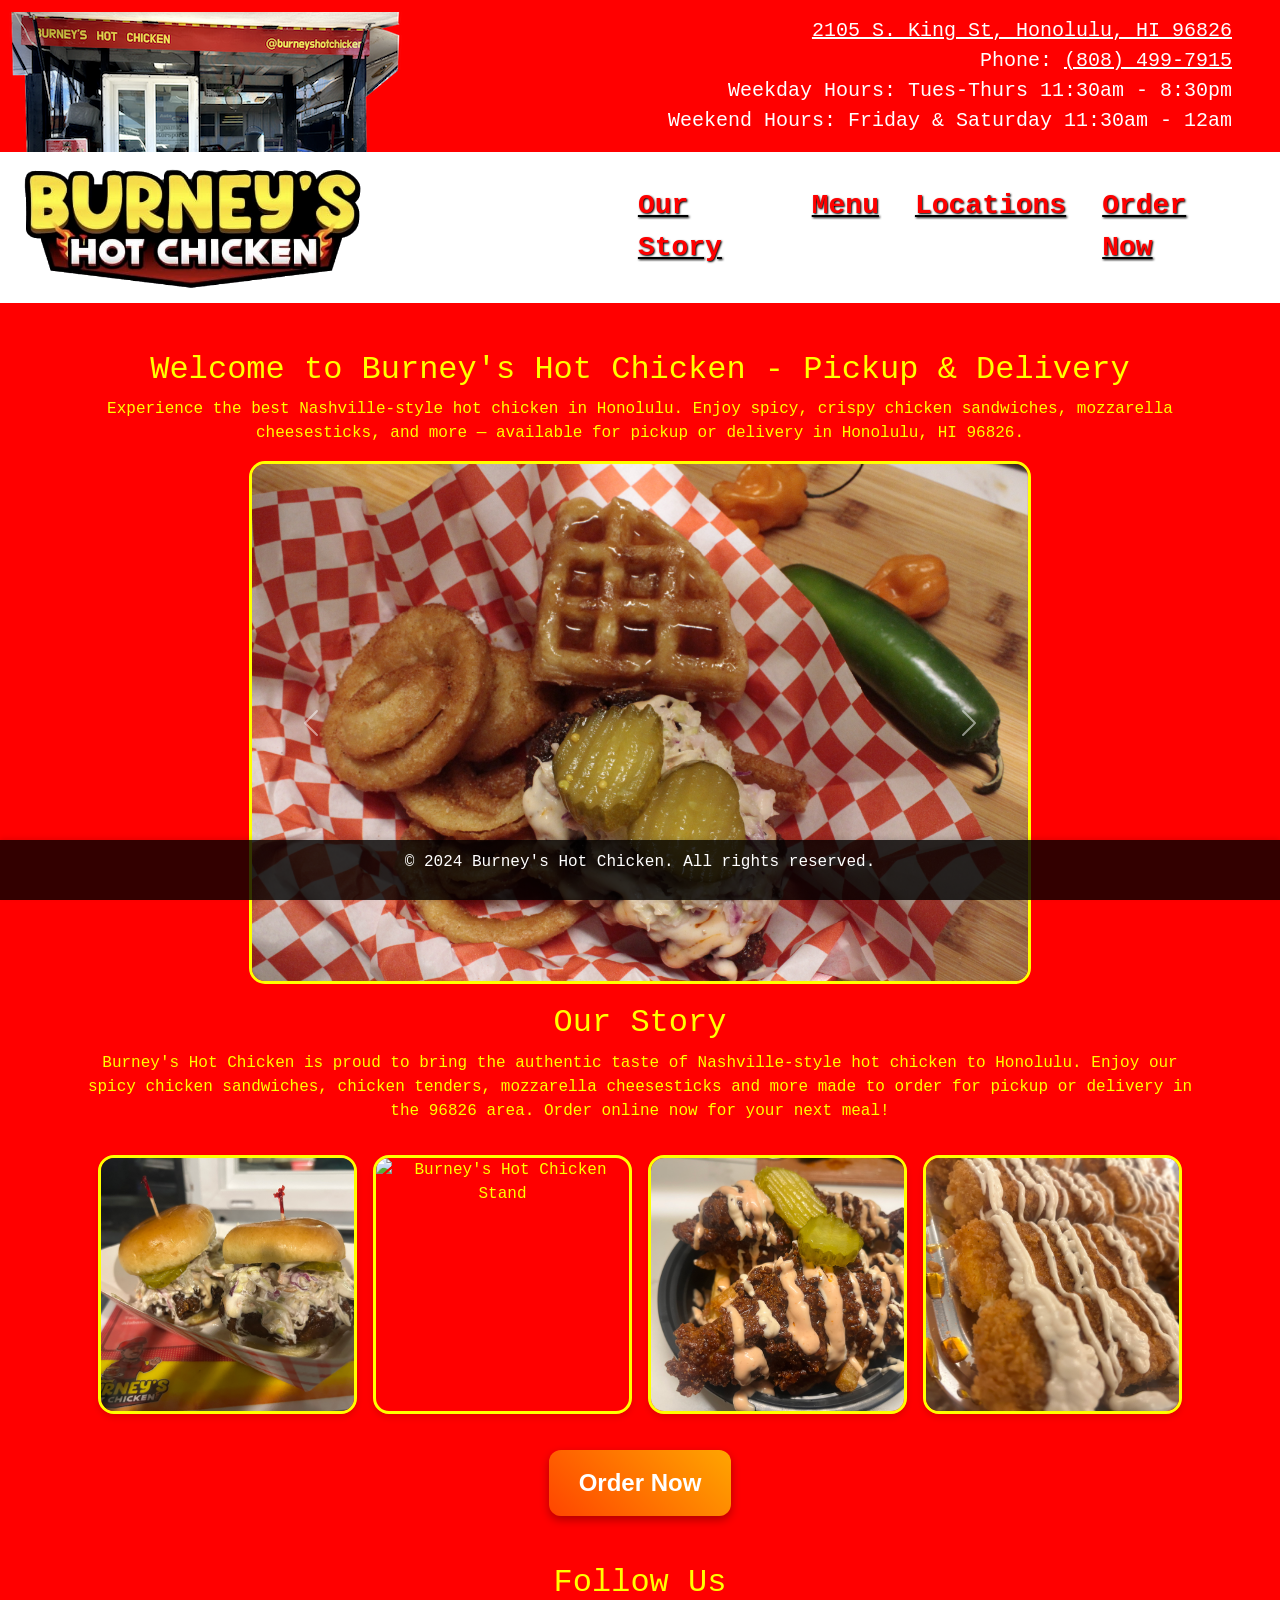
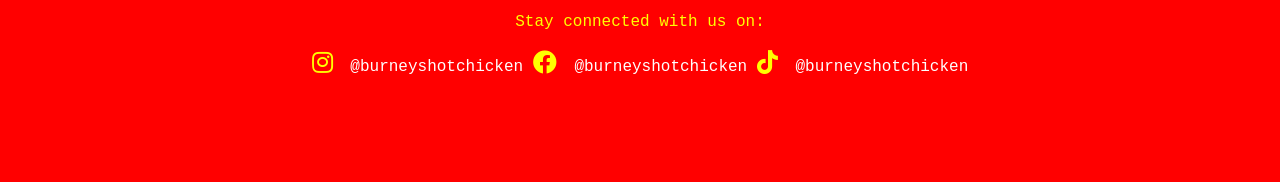
==== index.html @ 48dbb8c2 "links" ====
<!DOCTYPE html>
<html lang="en">
  <head>
    <meta charset="UTF-8" />
    <meta name="viewport" content="width=device-width, initial-scale=1.0" />
    <meta
      name="description"
      content="Order Nashville-style hot chicken for pickup or delivery in Honolulu, HI 96826. Try Burney's Hot Chicken for spicy, crispy chicken sandwiches, wings, and more."
    />
    <meta
      name="keywords"
      content="pickup food, delivery food, hot chicken, Nashville-style chicken, Honolulu food, Honolulu chicken, 96826 food delivery, chicken pickup Honolulu, spicy chicken, Burney's Hot Chicken"
    />
    <meta name="robots" content="index, follow" />
    <meta
      property="og:title"
      content="Burney's Hot Chicken - Pickup & Delivery in Honolulu (96826)"
    />
    <meta
      property="og:description"
      content="Burney's Hot Chicken offers Nashville-style spicy chicken for pickup and delivery in Honolulu, HI 96826. Order online for a delicious meal!"
    />
    <meta property="og:image" content="./public/img/bhc-logo.png" />
    <meta property="og:type" content="website" />
    <meta property="og:url" content="https://example.com" />
    <title>Burney's Hot Chicken - Pickup & Delivery in Honolulu (96826)</title>
    <link
      href="https://cdn.jsdelivr.net/npm/bootstrap@5.3.0-alpha1/dist/css/bootstrap.min.css"
      rel="stylesheet"
    />
    <link
      href="https://fonts.googleapis.com/css2?family=Lobster&display=swap"
      rel="stylesheet"
    />
    <link
      href="https://cdnjs.cloudflare.com/ajax/libs/font-awesome/5.15.4/css/all.min.css"
      rel="stylesheet"
    />
    <link rel="stylesheet" href="./css/styles.css" />
    <script src="script.js" defer></script>
    <!-- Structured Data for Local Business (Schema.org) -->
    <script type="application/ld+json">
      {
        "@context": "https://schema.org",
        "@type": "Restaurant",
        "name": "Burney's Hot Chicken",
        "address": {
          "@type": "PostalAddress",
          "streetAddress": "2105 S. King St",
          "addressLocality": "Honolulu",
          "addressRegion": "HI",
          "postalCode": "96826",
          "addressCountry": "US"
        },
        "telephone": "+1-808-499-7915",
        "url": "https://example.com",
        "image": "https://example.com/path-to-your-image.jpg",
        "description": "Order Nashville-style hot chicken for pickup or delivery in Honolulu, HI 96826. Spicy chicken sandwiches, wings, and more.",
        "menu": "https://example.com/menu.html",
        "sameAs": [
          "https://www.facebook.com/burneyshotchicken",
          "https://www.instagram.com/burneyshotchicken",
          "https://www.tiktok.com/@burneyshotchicken"
        ]
      }
    </script>
  </head>
  <body>
    <header>
      <div class="contact-info py-3">
        <p>
          <a
            href="https://www.google.com/maps?q=2105+S.+King+St,+Honolulu,+HI+96826"
            target="_blank"
            style="color: #fff"
          >
            2105 S. King St, Honolulu, HI 96826
          </a>
        </p>
        <p>
          Phone:
          <a href="tel:+18084997915" style="color: #fff">(808) 499-7915</a>
        </p>

        <p>Weekday Hours: Tues-Thurs 11:30am - 8:30pm</p>
        <p>Weekend Hours: Friday & Saturday 11:30am - 12am</p>
      </div>
      <nav class="navbar navbar-expand-lg sticky">
        <div class="container-fluid">
          <a class="navbar-brand logo" href="index.html"
            ><img
              width="60%"
              src="./public/img/bhc-logo.png"
              alt="Burney's Hot Chicken"
          /></a>
          <button
            class="navbar-toggler"
            type="button"
            data-bs-toggle="collapse"
            data-bs-target="#navbarNav"
            aria-controls="navbarNav"
            aria-expanded="false"
            aria-label="Toggle navigation"
          >
            <span class="navbar-toggler-icon"></span>
            <span class="visually-hidden">Toggle navigation</span>
          </button>
          <div class="collapse navbar-collapse" id="navbarNav">
            <ul class="navbar-nav">
              <li class="nav-item">
                <a class="nav-link" href="#our-story">Our Story</a>
              </li>
              <li class="nav-item">
                <a class="nav-link" href="menu.html">Menu</a>
              </li>
              <li class="nav-item">
                <a class="nav-link" href="locations.html">Locations</a>
              </li>
              <li class="nav-item">
                <a
                  class="nav-link order-now"
                  href="https://orders.burneyshotchicken.com/"
                  target="_blank"
                  >Order Now</a
                >
              </li>
            </ul>
          </div>
        </div>
      </nav>
    </header>
    <main class="container py-5">
      <div class="slider-content">
        <h2>Welcome to Burney's Hot Chicken - Pickup & Delivery</h2>
        <p>
          Experience the best Nashville-style hot chicken in Honolulu. Enjoy
          spicy, crispy chicken sandwiches, mozzarella cheesesticks, and more —
          available for pickup or delivery in Honolulu, HI 96826.
        </p>
      </div>
      <div class="slider-container">
        <div
          id="carouselExample"
          class="carousel slide slider"
          data-bs-ride="carousel"
        >
          <div class="carousel-inner">
            <div class="carousel-item active">
              <img
                src="./public/img/food1.jpg"
                class="d-block w-100"
                alt="Nashville-style hot chicken sandwich"
              />
            </div>
            <div class="carousel-item">
              <img
                src="./public/img/food2.jpg"
                class="d-block w-100"
                alt="Spicy wings from Burney's Hot Chicken"
              />
            </div>
            <div class="carousel-item">
              <img
                src="./public/img/food3.jpg"
                class="d-block w-100"
                alt="Crispy chicken tenders from Burney's"
              />
            </div>
          </div>
          <button
            class="carousel-control-prev"
            type="button"
            data-bs-target="#carouselExample"
            data-bs-slide="prev"
          >
            <span class="carousel-control-prev-icon" aria-hidden="true"></span>
            <span class="visually-hidden">Previous</span>
          </button>
          <button
            class="carousel-control-next"
            type="button"
            data-bs-target="#carouselExample"
            data-bs-slide="next"
          >
            <span class="carousel-control-next-icon" aria-hidden="true"></span>
            <span class="visually-hidden">Next</span>
          </button>
        </div>
      </div>
      <section id="our-story" class="mb-5">
        <h2>Our Story</h2>
        <p>
          Burney's Hot Chicken is proud to bring the authentic taste of
          Nashville-style hot chicken to Honolulu. Enjoy our spicy chicken
          sandwiches, chicken tenders, mozzarella cheesesticks and more made to
          order for pickup or delivery in the 96826 area. Order online now for
          your next meal!
        </p>
        <div class="stand-images">
          <img
            src="./public/img/two-sliders.jpg"
            class="d-block"
            alt="Burney's Hot Chicken Flag"
          />
          <img
            src="./public/img/volcano.jpg"
            class="d-block"
            alt="Burney's Hot Chicken Stand"
          />
          <img
            src="./public/img/tenders.jpg"
            class="d-block"
            alt="Burney's Hot Chicken Sliders"
          />
          <img
            src="./public/img/cheesticks.jpg"
            class="d-block"
            alt="Burney's Hot Chicken Cheesesticks"
          />
        </div>
        <div class="order-now-container">
          <a href="https://orders.burneyshotchicken.com/"
            ><button
              class="order-now-button"
              target="_blank"
              rel="opener noopener"
            >
              Order Now
            </button></a
          >
        </div>
      </section>
      <section class="social-media mb-5">
        <h2>Follow Us</h2>
        <p>Stay connected with us on:</p>
        <ul>
          <li>
            <i class="fab fa-instagram"></i>
            <a
              href="https://www.instagram.com/burneyshotchicken"
              target="_blank"
              >@burneyshotchicken</a
            >
          </li>
          <li>
            <i class="fab fa-facebook"></i>
            <a href="https://www.facebook.com/burneyshotchicken" target="_blank"
              >@burneyshotchicken</a
            >
          </li>
          <li>
            <i class="fab fa-tiktok"></i>
            <a href="https://www.tiktok.com/@burneyshotchicken" target="_blank"
              >@burneyshotchicken</a
            >
          </li>
        </ul>
      </section>
      <audio autoplay loop>
        <source src="./public/audio/bhc-song.mp3" type="audio/ogg" />
        <source src="./public/audio/bhc-song.mp3" type="audio/mpeg" />
        Your browser does not support the audio element.
      </audio>
    </main>
    <footer>
      <p>&copy; 2024 Burney's Hot Chicken. All rights reserved.</p>
    </footer>
    <script src="https://cdn.jsdelivr.net/npm/bootstrap@5.3.0-alpha1/dist/js/bootstrap.bundle.min.js"></script>
  </body>
</html>
---- css/styles.css ----
body {
  background: red;
  color: yellow;
  font-family: monospace;
}



@media (min-width: 900px) {
    header {
        background-image: url("./../public/img/bhc-stand.png");
        background-position: 1% 50%;
        background-repeat: no-repeat;  
    }
}
.navbar {
  background-color: #fff;
}
.navbar a {
  color: red;
  font-size: 28px;
    font-weight: bold;
    text-decoration: black underline;
  text-shadow: 1px 1px 2px #000;
  margin-right: 20px;
  display: inline-block; 
  transition: transform 0.3s ease-in-out;
}

.navbar a:hover {
    transform: scale(1.1); 
}

.header-image img {
  width: 100%;
  height: auto;
}

.carousel {
    border: 3px solid;
    border-radius: 16px;
}

.container {
    text-align: center;
}

.contact-info {
  background-size: cover;
  background-position: center;
  padding: 3rem;
  font-size: 20px;
  color: white;
}
.contact-info p {
  margin: 0;
}

@media (min-width: 768px) {
  .contact-info {
    text-align: right;
  }
}

@media (max-width: 768px) {
    .navbar a {
        text-align: center;
    }

    .navbar a > img {
        margin-left: 10%;
    }  
  }

@media (max-width: 767px) {
  .contact-info {
    text-align: center;
  }
}

.location-info ul li {
    list-style: none;
}
.menu-section ul li {
    list-style-type: none
}
.slider-container {
  display: flex;
  align-items: center;
  gap: 1rem;
  margin: 0 auto;
  margin-bottom: 20px;
  width: 70%;
}
.slider {
  height: auto;
  overflow: hidden;
  position: relative;
}
.slider img {
  width: 100%;
  display: block;
}
.slider-content {
  flex: 1;
}
footer {
  background-color: rgba(0, 0, 0, 0.8);
  text-align: center;
  padding: 1rem;
}
.social-media ul {
  list-style: none;
  padding: 0;
}
.social-media ul li {
  display: inline-block;
  align-items: center;
  margin-bottom: 0.5rem;
}
.social-media ul li a {
  margin-left: 0.5rem;
  color: white;
  text-decoration: none;
}
.social-media ul li i {
  font-size: 24px;
}

.stand-images {
    display: grid;
    grid-template-columns: repeat(auto-fit, minmax(150px, 1fr));
    gap: 16px;
    padding: 16px;
}

.stand-images img {
    width: 100%;
    aspect-ratio: 1;
    object-fit: cover;
    border-radius: 8px;
    box-shadow: 0 4px 6px rgba(0, 0, 0, 0.1);
    border: 3px solid;
    border-radius: 16px;
}

@media (max-width: 600px) {
    .stand-images {
        grid-template-columns: 1fr;
    }
}

.order-now-container {
    text-align: center;
    margin: 20px 0;
}

.order-now-button {
    font-family: 'Poppins', sans-serif;
    font-size: 1.5rem;
    font-weight: bold;
    color: #fff;
    background: linear-gradient(45deg, #ff4500, #ffa500);
    border: none;
    border-radius: 12px;
    padding: 15px 30px;
    cursor: pointer;
    box-shadow: 0 4px 10px rgba(0, 0, 0, 0.3);
    transition: transform 0.3s, box-shadow 0.3s;
    animation: flash 1.5s infinite;
}

@keyframes flash {
    0%, 100% {
        box-shadow: 0 0 20px rgba(255, 69, 0, 0.7), 0 0 40px rgba(255, 165, 0, 0.5);
    }
    50% {
        box-shadow: 0 0 40px rgba(255, 69, 0, 1), 0 0 60px rgba(255, 165, 0, 0.7);
    }
}

.order-now-button:hover {
    transform: scale(1.1);
    box-shadow: 0 4px 20px rgba(0, 0, 0, 0.5);
}


footer {
    position: fixed; 
    bottom: 0;
    left: 0;
    width: 100%; 

    color: white; 
    text-align: center;
    padding: 10px 0;
    box-shadow: 0 -2px 5px rgba(0, 0, 0, 0.1);
  }
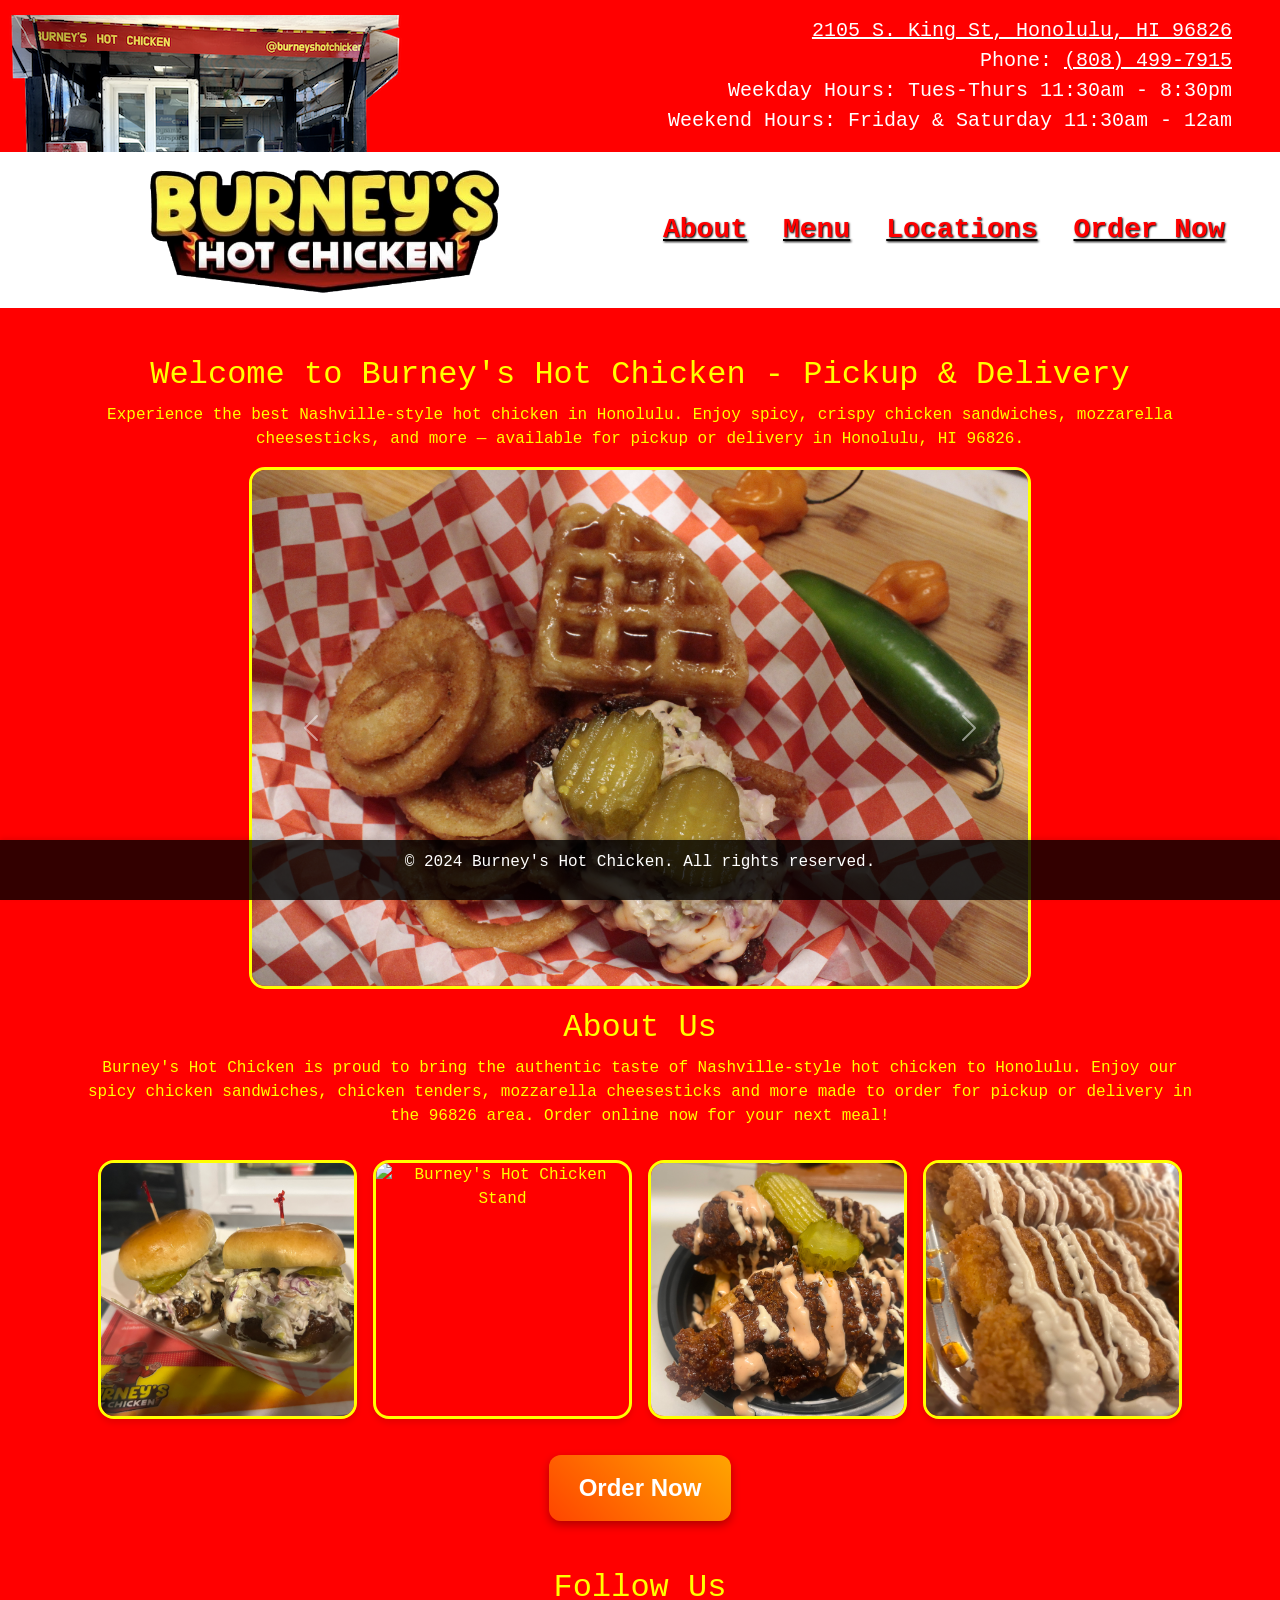
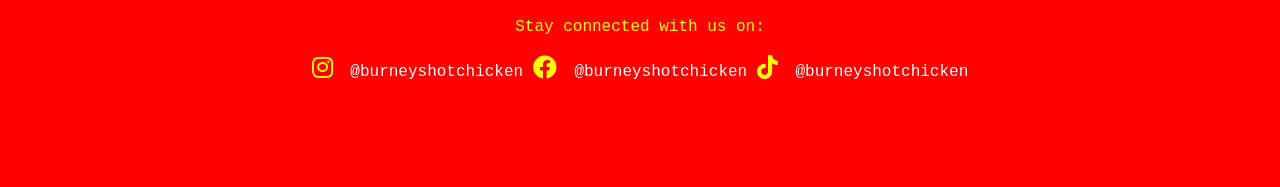
==== commit 773839eb: "upated to about" ====
--- a/index.html
+++ b/index.html
@@ -108,7 +108,7 @@
           <div class="collapse navbar-collapse" id="navbarNav">
             <ul class="navbar-nav">
               <li class="nav-item">
-                <a class="nav-link" href="#our-story">Our Story</a>
+                <a class="nav-link" href="#about">About</a>
               </li>
               <li class="nav-item">
                 <a class="nav-link" href="menu.html">Menu</a>
@@ -187,8 +187,8 @@
           </button>
         </div>
       </div>
-      <section id="our-story" class="mb-5">
-        <h2>Our Story</h2>
+      <section id="about" class="mb-5">
+        <h2>About Us</h2>
         <p>
           Burney's Hot Chicken is proud to bring the authentic taste of
           Nashville-style hot chicken to Honolulu. Enjoy our spicy chicken
--- a/css/styles.css
+++ b/css/styles.css
@@ -56,6 +56,10 @@
 .contact-info p {
   margin: 0;
 }
+
+.navbar a > img {
+    margin-left: 20%;
+}  
 
 @media (min-width: 768px) {
   .contact-info {
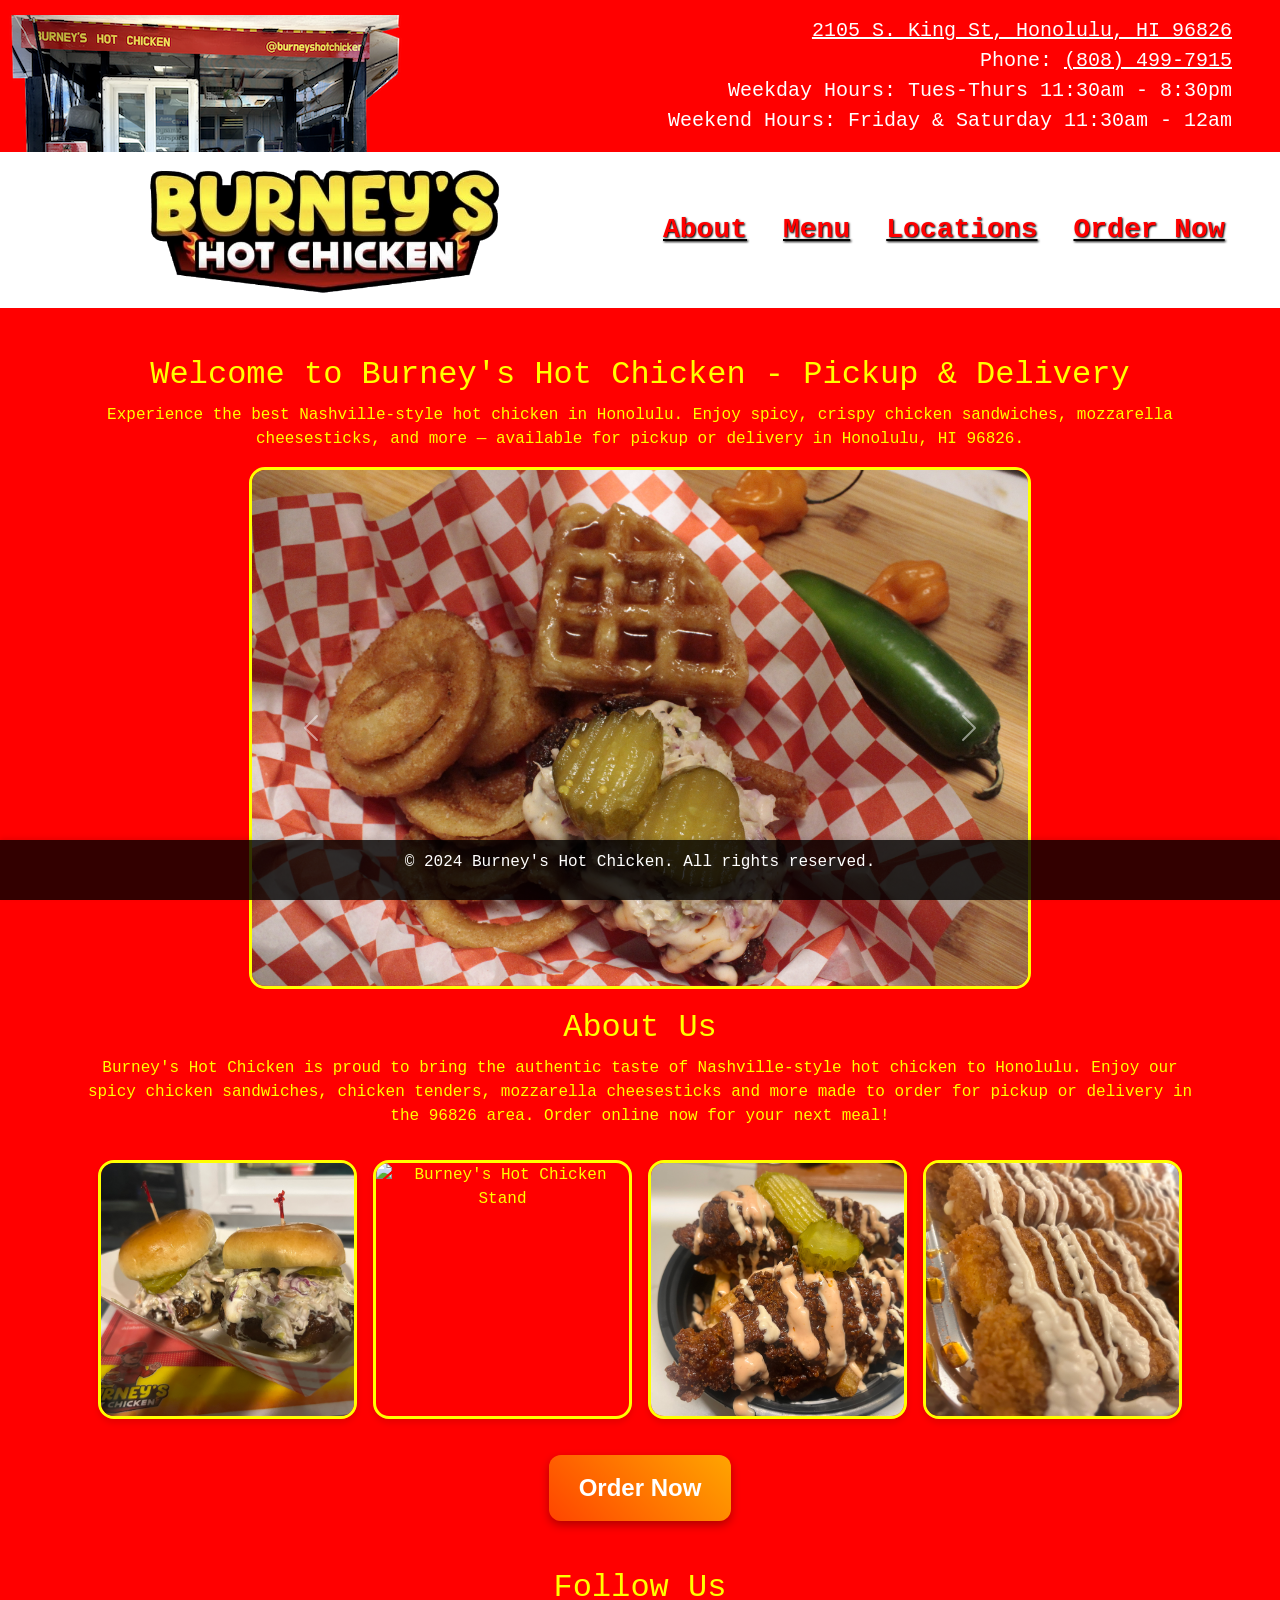
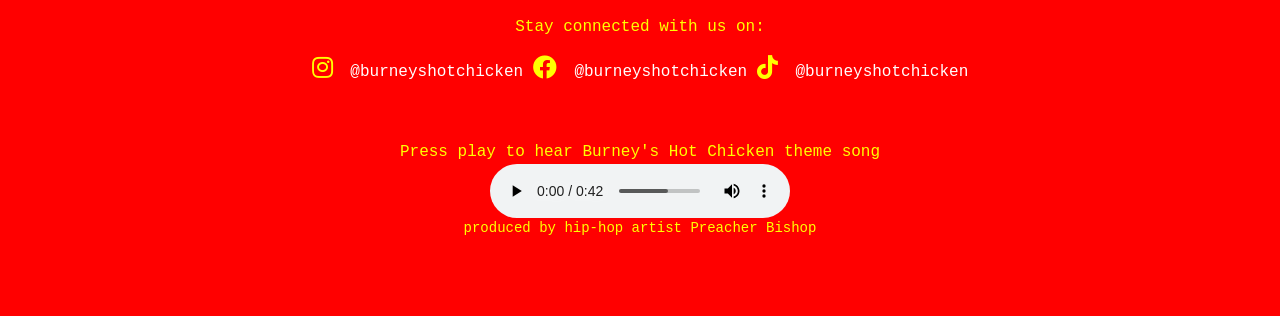
==== commit d8fe054b: "updates" ====
--- a/index.html
+++ b/index.html
@@ -256,11 +256,15 @@
           </li>
         </ul>
       </section>
-      <audio autoplay loop>
-        <source src="./public/audio/bhc-song.mp3" type="audio/ogg" />
-        <source src="./public/audio/bhc-song.mp3" type="audio/mpeg" />
-        Your browser does not support the audio element.
-      </audio>
+      <div style="display: flex; flex-direction: column; align-items: center">
+        <div>Press play to hear Burney's Hot Chicken theme song</div>
+        <audio controls loop>
+          <source src="./public/audio/bhc-song.mp3" type="audio/ogg" />
+          <source src="./public/audio/bhc-song.mp3" type="audio/mpeg" />
+          Your browser does not support the audio element.
+        </audio>
+        <small>produced by hip-hop artist Preacher Bishop</small>
+      </div>
     </main>
     <footer>
       <p>&copy; 2024 Burney's Hot Chicken. All rights reserved.</p>
--- a/css/styles.css
+++ b/css/styles.css
@@ -3,6 +3,7 @@
   background: red;
   color: yellow;
   font-family: monospace;
+  margin-bottom: 30px;
 }
 
 
@@ -200,4 +201,8 @@
     text-align: center;
     padding: 10px 0;
     box-shadow: 0 -2px 5px rgba(0, 0, 0, 0.1);
+  }
+
+body {
+  
   }
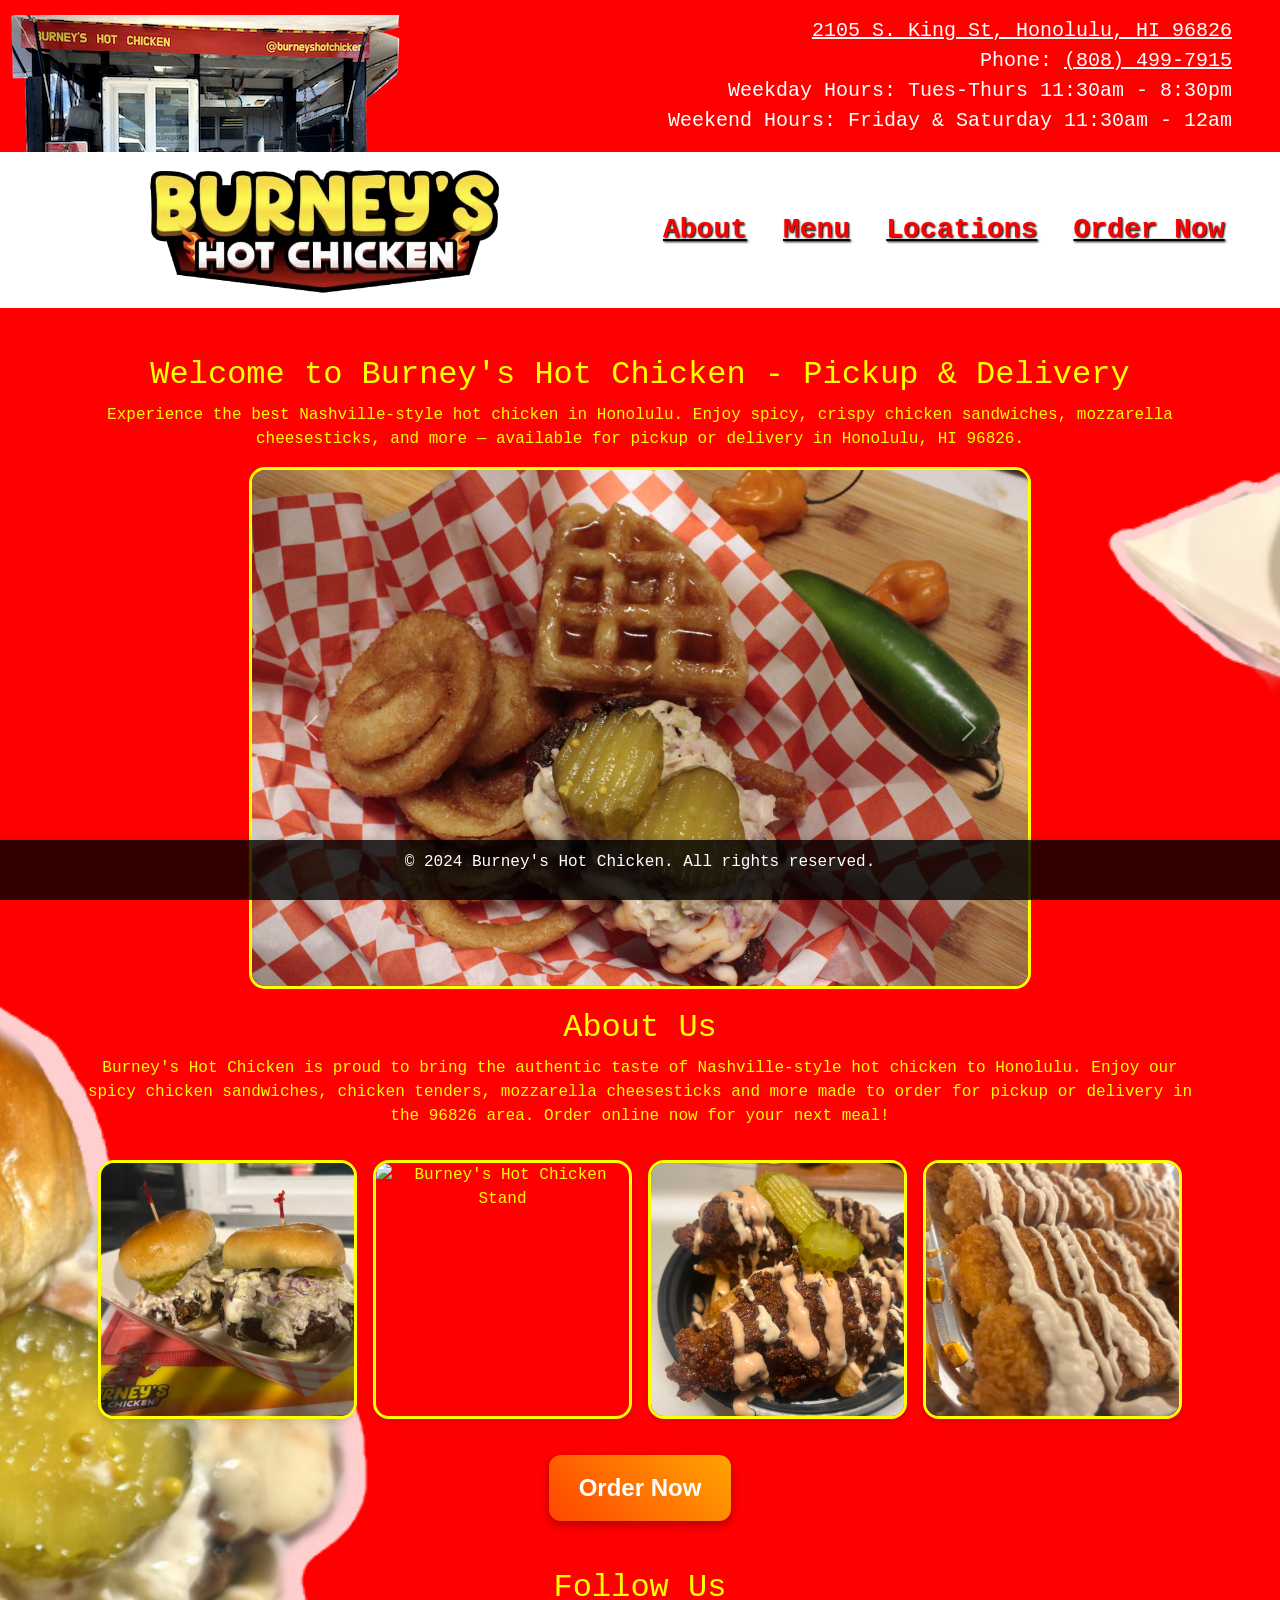
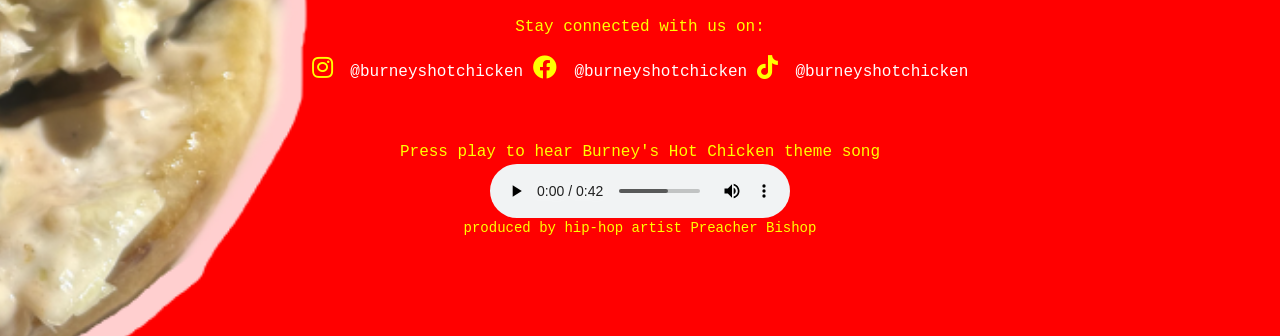
==== commit da94c5aa: "Update index.html" ====
--- a/index.html
+++ b/index.html
@@ -52,11 +52,11 @@
           "postalCode": "96826",
           "addressCountry": "US"
         },
-        "telephone": "+1-808-499-7915",
-        "url": "https://example.com",
-        "image": "https://example.com/path-to-your-image.jpg",
+        "telephone": "+1-808-499-7516",
+        "url": "https://burneyshotchicken.com",
+        "image": "https://burneyshotchicken.com/public/img/bhc-logo.png",
         "description": "Order Nashville-style hot chicken for pickup or delivery in Honolulu, HI 96826. Spicy chicken sandwiches, wings, and more.",
-        "menu": "https://example.com/menu.html",
+        "menu": "https://burneyshotchicken.com/menu.html",
         "sameAs": [
           "https://www.facebook.com/burneyshotchicken",
           "https://www.instagram.com/burneyshotchicken",
--- a/css/styles.css
+++ b/css/styles.css
@@ -1,9 +1,13 @@
 
 body {
   background: red;
+  background-image: url("./../public/img/bhc-bg.png");
+  background-repeat: no-repeat;
+  background-size: cover;  
+  background-position: 50% 50%;
   color: yellow;
   font-family: monospace;
-  margin-bottom: 30px;
+  margin-bottom: 50px;
 }
 
 
@@ -203,6 +207,3 @@
     box-shadow: 0 -2px 5px rgba(0, 0, 0, 0.1);
   }
 
-body {
-  
-  }
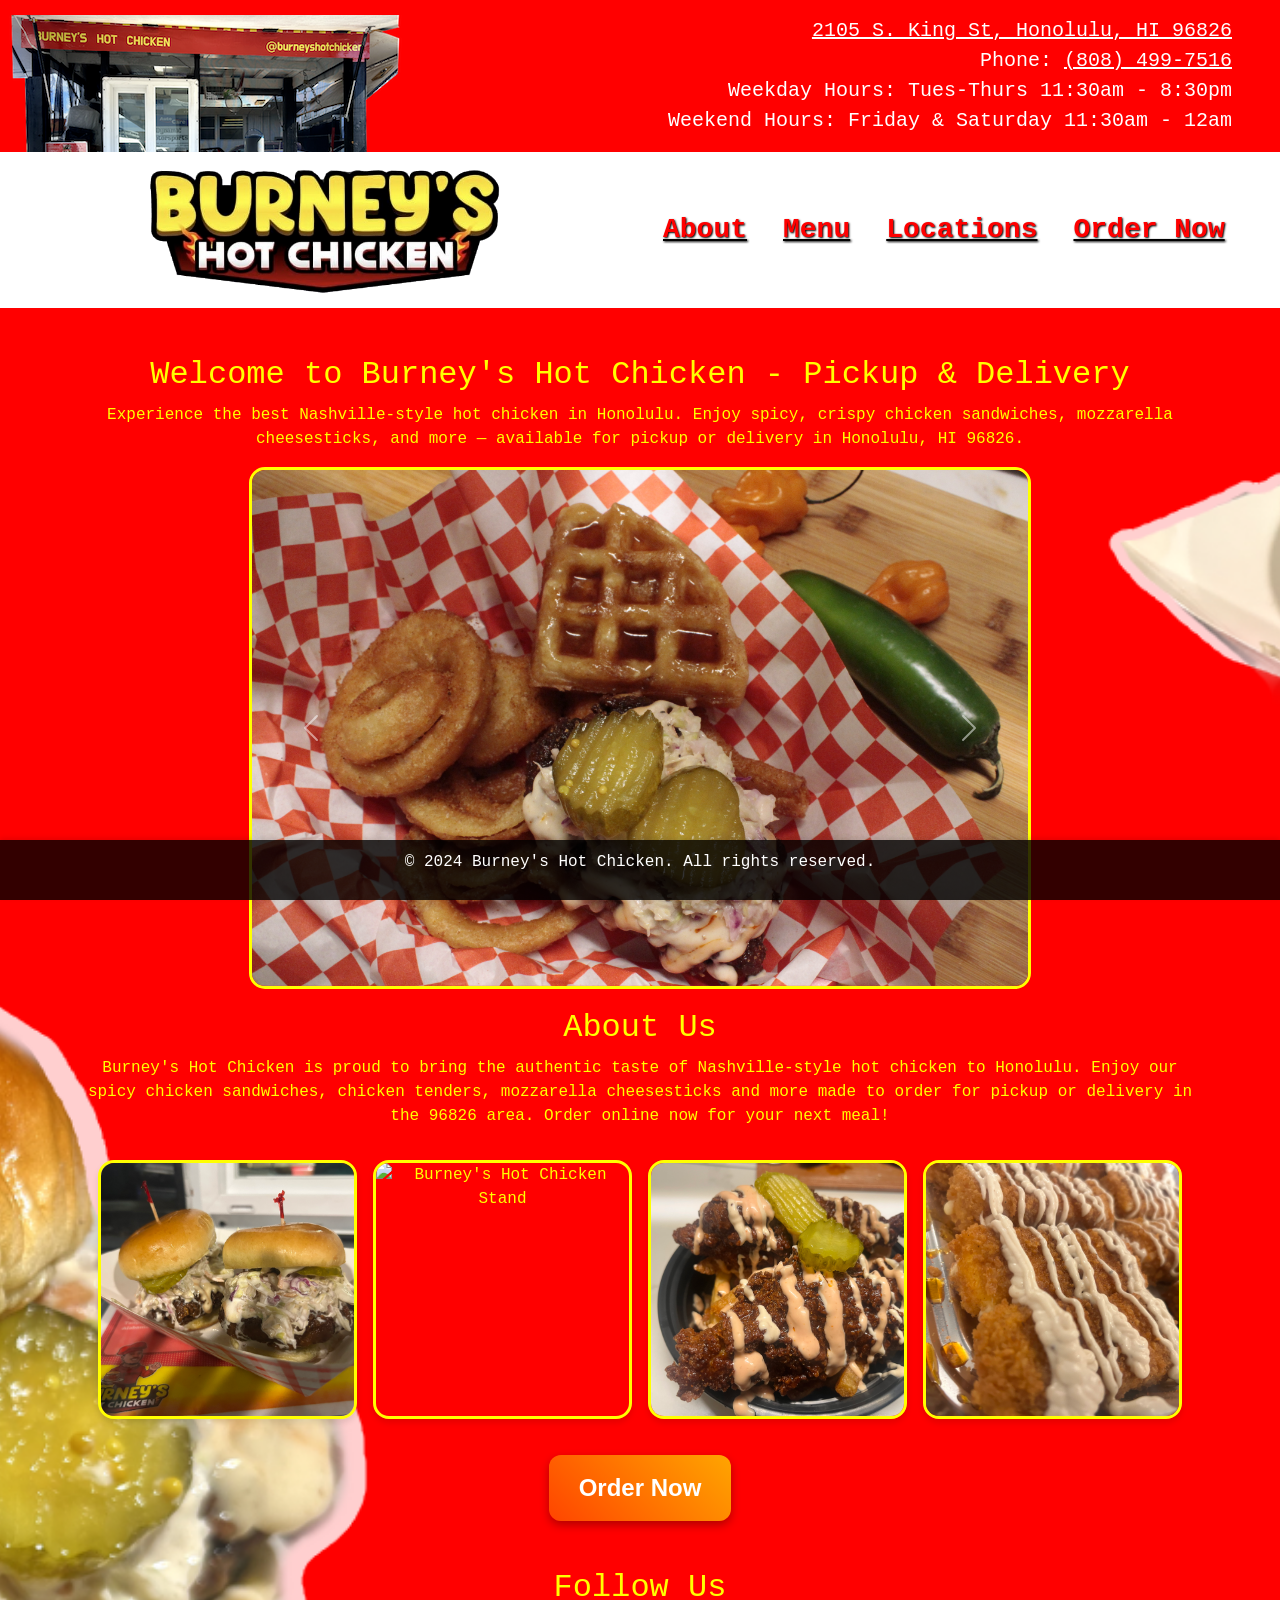
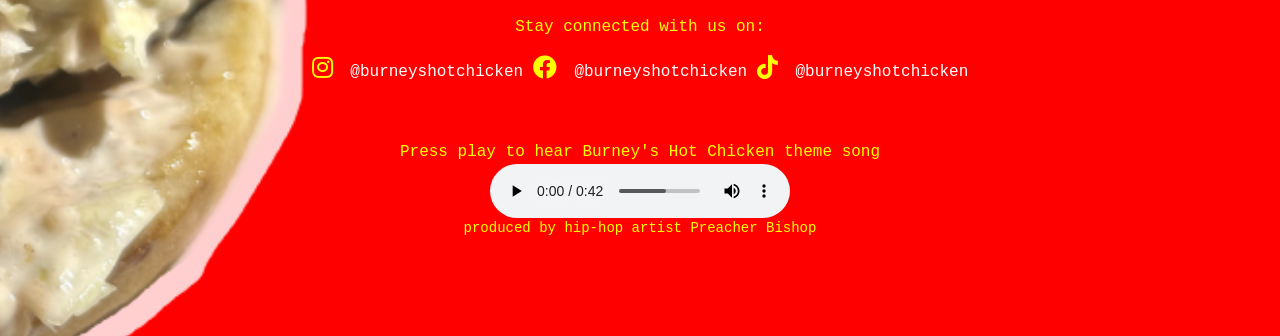
==== commit ce9de7d9: "Update index.html" ====
--- a/index.html
+++ b/index.html
@@ -79,7 +79,7 @@
         </p>
         <p>
           Phone:
-          <a href="tel:+18084997915" style="color: #fff">(808) 499-7915</a>
+          <a href="tel:+18084997516" style="color: #fff">(808) 499-7516</a>
         </p>
 
         <p>Weekday Hours: Tues-Thurs 11:30am - 8:30pm</p>
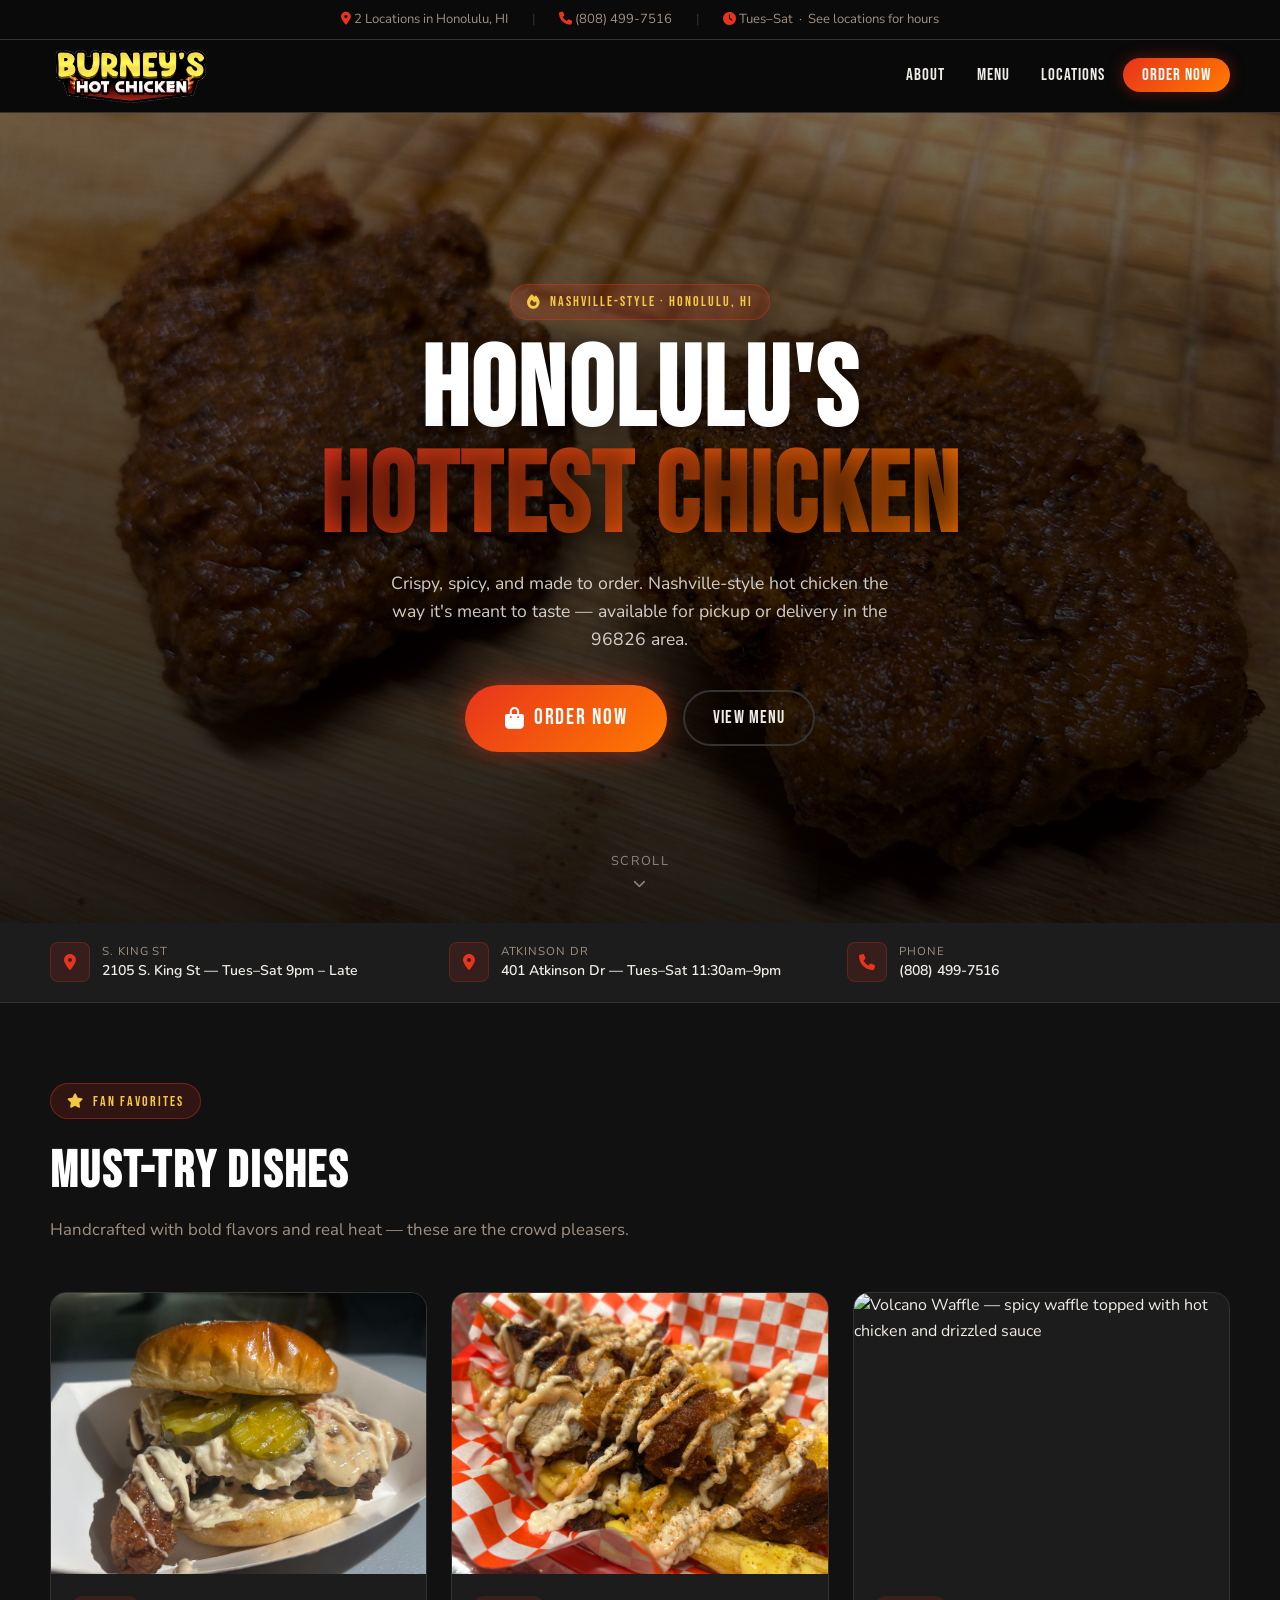
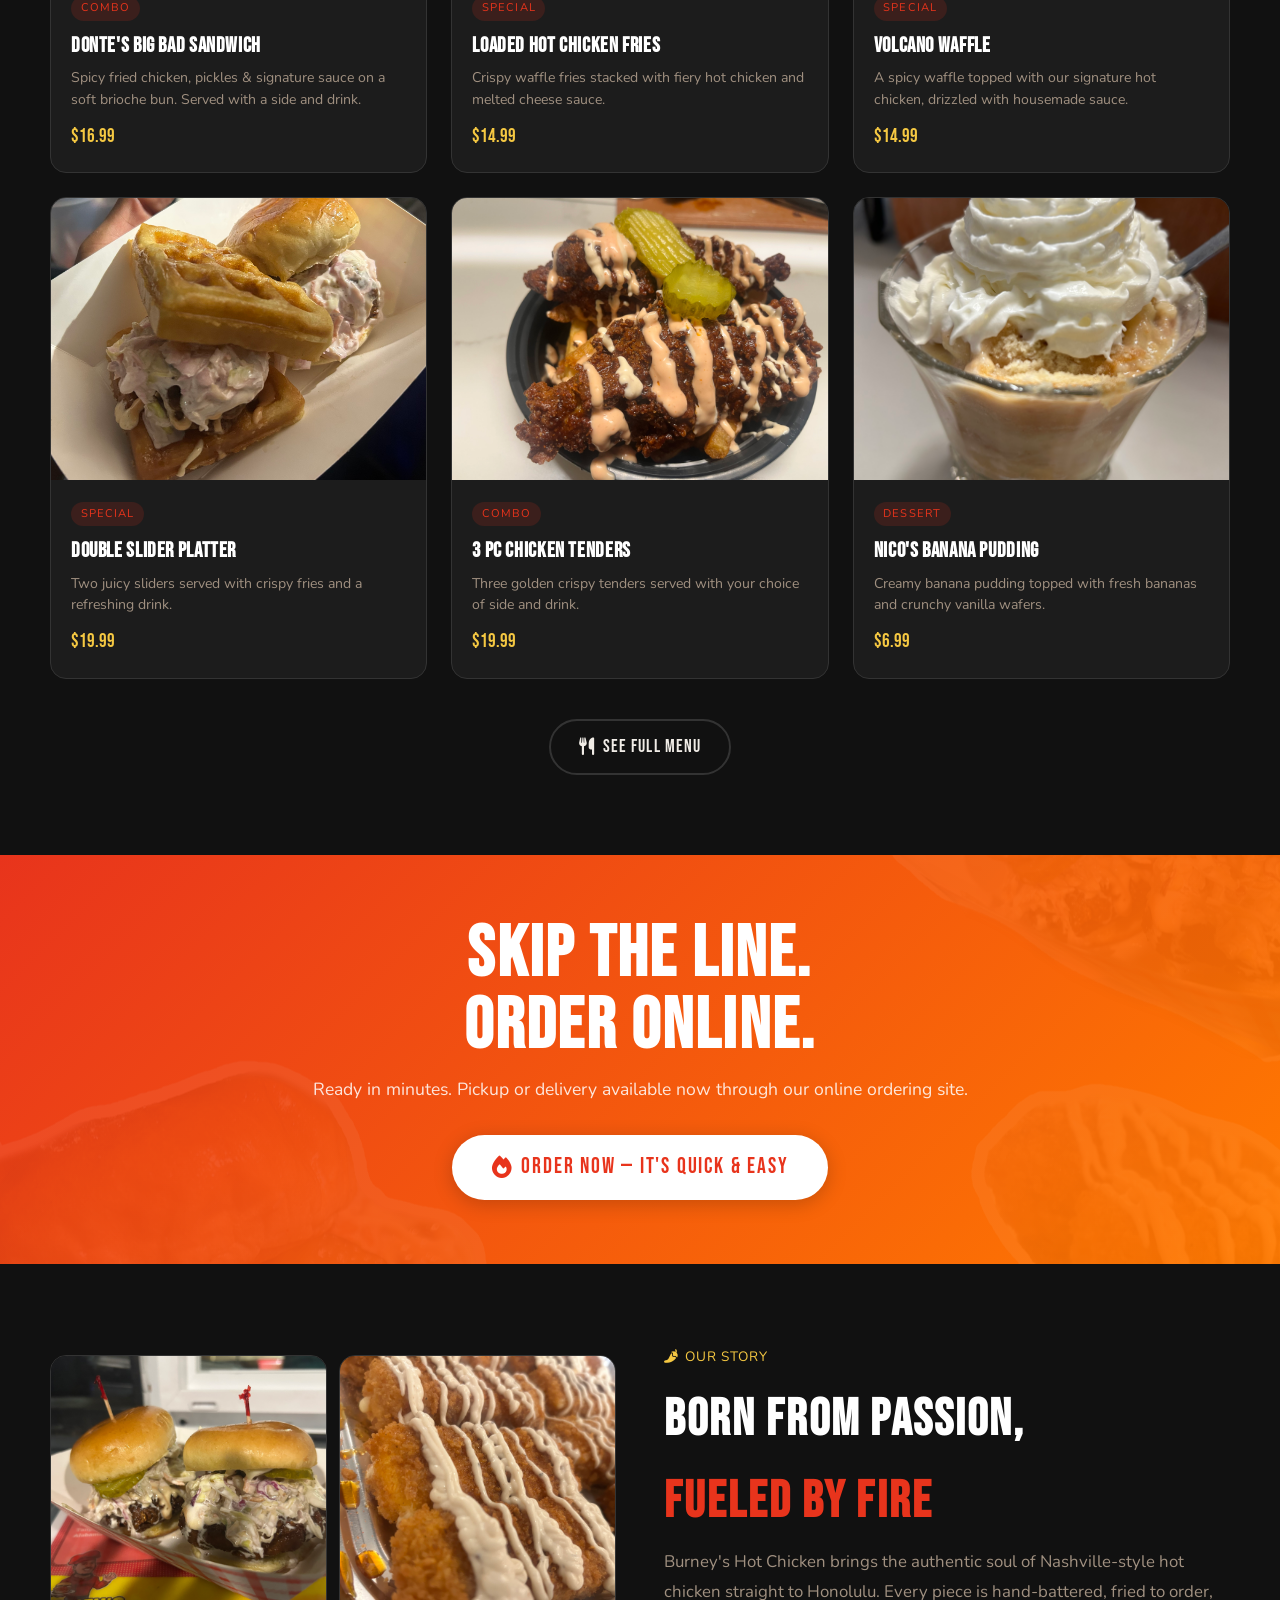
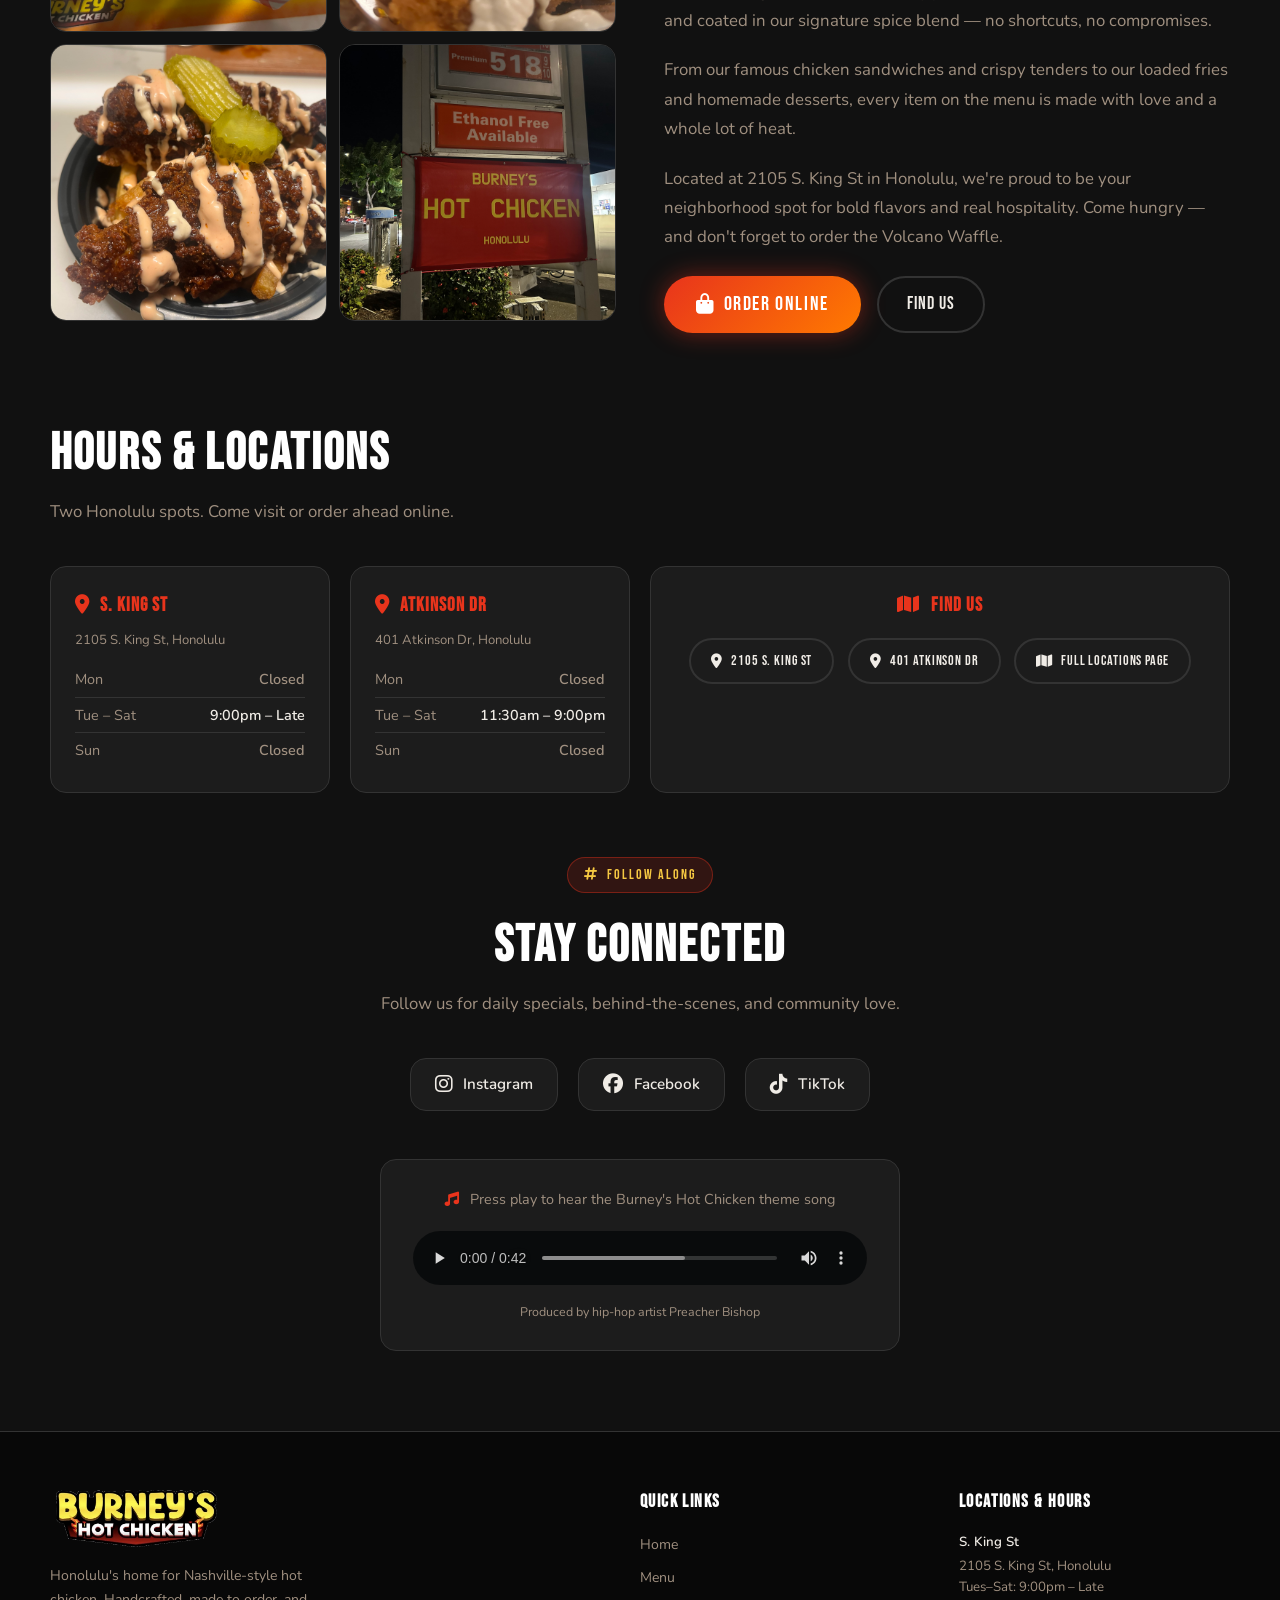
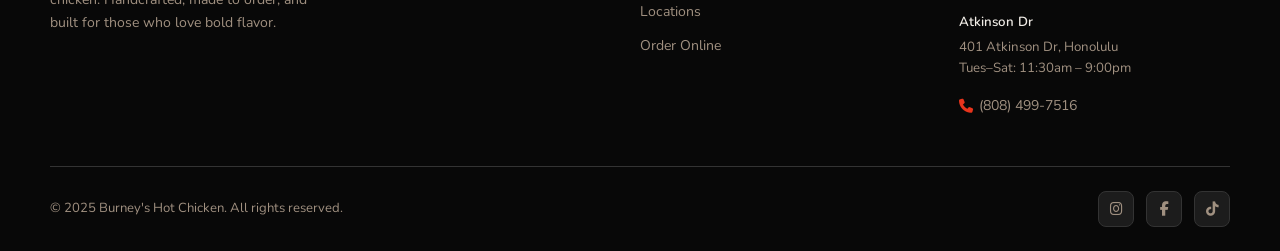
==== commit e659728e: "updated" ====
--- a/index.html
+++ b/index.html
@@ -1,274 +1,453 @@
 <!DOCTYPE html>
 <html lang="en">
-  <head>
-    <meta charset="UTF-8" />
-    <meta name="viewport" content="width=device-width, initial-scale=1.0" />
-    <meta
-      name="description"
-      content="Order Nashville-style hot chicken for pickup or delivery in Honolulu, HI 96826. Try Burney's Hot Chicken for spicy, crispy chicken sandwiches, wings, and more."
-    />
-    <meta
-      name="keywords"
-      content="pickup food, delivery food, hot chicken, Nashville-style chicken, Honolulu food, Honolulu chicken, 96826 food delivery, chicken pickup Honolulu, spicy chicken, Burney's Hot Chicken"
-    />
-    <meta name="robots" content="index, follow" />
-    <meta
-      property="og:title"
-      content="Burney's Hot Chicken - Pickup & Delivery in Honolulu (96826)"
-    />
-    <meta
-      property="og:description"
-      content="Burney's Hot Chicken offers Nashville-style spicy chicken for pickup and delivery in Honolulu, HI 96826. Order online for a delicious meal!"
-    />
-    <meta property="og:image" content="./public/img/bhc-logo.png" />
-    <meta property="og:type" content="website" />
-    <meta property="og:url" content="https://example.com" />
-    <title>Burney's Hot Chicken - Pickup & Delivery in Honolulu (96826)</title>
-    <link
-      href="https://cdn.jsdelivr.net/npm/bootstrap@5.3.0-alpha1/dist/css/bootstrap.min.css"
-      rel="stylesheet"
-    />
-    <link
-      href="https://fonts.googleapis.com/css2?family=Lobster&display=swap"
-      rel="stylesheet"
-    />
-    <link
-      href="https://cdnjs.cloudflare.com/ajax/libs/font-awesome/5.15.4/css/all.min.css"
-      rel="stylesheet"
-    />
-    <link rel="stylesheet" href="./css/styles.css" />
-    <script src="script.js" defer></script>
-    <!-- Structured Data for Local Business (Schema.org) -->
-    <script type="application/ld+json">
-      {
-        "@context": "https://schema.org",
-        "@type": "Restaurant",
-        "name": "Burney's Hot Chicken",
-        "address": {
-          "@type": "PostalAddress",
-          "streetAddress": "2105 S. King St",
-          "addressLocality": "Honolulu",
-          "addressRegion": "HI",
-          "postalCode": "96826",
-          "addressCountry": "US"
-        },
-        "telephone": "+1-808-499-7516",
-        "url": "https://burneyshotchicken.com",
-        "image": "https://burneyshotchicken.com/public/img/bhc-logo.png",
-        "description": "Order Nashville-style hot chicken for pickup or delivery in Honolulu, HI 96826. Spicy chicken sandwiches, wings, and more.",
-        "menu": "https://burneyshotchicken.com/menu.html",
-        "sameAs": [
-          "https://www.facebook.com/burneyshotchicken",
-          "https://www.instagram.com/burneyshotchicken",
-          "https://www.tiktok.com/@burneyshotchicken"
-        ]
-      }
-    </script>
-  </head>
-  <body>
-    <header>
-      <div class="contact-info py-3">
-        <p>
-          <a
-            href="https://www.google.com/maps?q=2105+S.+King+St,+Honolulu,+HI+96826"
-            target="_blank"
-            style="color: #fff"
-          >
-            2105 S. King St, Honolulu, HI 96826
-          </a>
-        </p>
-        <p>
-          Phone:
-          <a href="tel:+18084997516" style="color: #fff">(808) 499-7516</a>
-        </p>
-
-        <p>Weekday Hours: Tues-Thurs 11:30am - 8:30pm</p>
-        <p>Weekend Hours: Friday & Saturday 11:30am - 12am</p>
-      </div>
-      <nav class="navbar navbar-expand-lg sticky">
-        <div class="container-fluid">
-          <a class="navbar-brand logo" href="index.html"
-            ><img
-              width="60%"
-              src="./public/img/bhc-logo.png"
-              alt="Burney's Hot Chicken"
-          /></a>
-          <button
-            class="navbar-toggler"
-            type="button"
-            data-bs-toggle="collapse"
-            data-bs-target="#navbarNav"
-            aria-controls="navbarNav"
-            aria-expanded="false"
-            aria-label="Toggle navigation"
-          >
-            <span class="navbar-toggler-icon"></span>
-            <span class="visually-hidden">Toggle navigation</span>
-          </button>
-          <div class="collapse navbar-collapse" id="navbarNav">
-            <ul class="navbar-nav">
-              <li class="nav-item">
-                <a class="nav-link" href="#about">About</a>
-              </li>
-              <li class="nav-item">
-                <a class="nav-link" href="menu.html">Menu</a>
-              </li>
-              <li class="nav-item">
-                <a class="nav-link" href="locations.html">Locations</a>
-              </li>
-              <li class="nav-item">
-                <a
-                  class="nav-link order-now"
-                  href="https://orders.burneyshotchicken.com/"
-                  target="_blank"
-                  >Order Now</a
-                >
-              </li>
-            </ul>
-          </div>
-        </div>
-      </nav>
-    </header>
-    <main class="container py-5">
-      <div class="slider-content">
-        <h2>Welcome to Burney's Hot Chicken - Pickup & Delivery</h2>
-        <p>
-          Experience the best Nashville-style hot chicken in Honolulu. Enjoy
-          spicy, crispy chicken sandwiches, mozzarella cheesesticks, and more —
-          available for pickup or delivery in Honolulu, HI 96826.
-        </p>
-      </div>
-      <div class="slider-container">
-        <div
-          id="carouselExample"
-          class="carousel slide slider"
-          data-bs-ride="carousel"
-        >
-          <div class="carousel-inner">
-            <div class="carousel-item active">
-              <img
-                src="./public/img/food1.jpg"
-                class="d-block w-100"
-                alt="Nashville-style hot chicken sandwich"
-              />
-            </div>
-            <div class="carousel-item">
-              <img
-                src="./public/img/food2.jpg"
-                class="d-block w-100"
-                alt="Spicy wings from Burney's Hot Chicken"
-              />
-            </div>
-            <div class="carousel-item">
-              <img
-                src="./public/img/food3.jpg"
-                class="d-block w-100"
-                alt="Crispy chicken tenders from Burney's"
-              />
-            </div>
-          </div>
-          <button
-            class="carousel-control-prev"
-            type="button"
-            data-bs-target="#carouselExample"
-            data-bs-slide="prev"
-          >
-            <span class="carousel-control-prev-icon" aria-hidden="true"></span>
-            <span class="visually-hidden">Previous</span>
-          </button>
-          <button
-            class="carousel-control-next"
-            type="button"
-            data-bs-target="#carouselExample"
-            data-bs-slide="next"
-          >
-            <span class="carousel-control-next-icon" aria-hidden="true"></span>
-            <span class="visually-hidden">Next</span>
-          </button>
-        </div>
-      </div>
-      <section id="about" class="mb-5">
-        <h2>About Us</h2>
-        <p>
-          Burney's Hot Chicken is proud to bring the authentic taste of
-          Nashville-style hot chicken to Honolulu. Enjoy our spicy chicken
-          sandwiches, chicken tenders, mozzarella cheesesticks and more made to
-          order for pickup or delivery in the 96826 area. Order online now for
-          your next meal!
-        </p>
-        <div class="stand-images">
-          <img
-            src="./public/img/two-sliders.jpg"
-            class="d-block"
-            alt="Burney's Hot Chicken Flag"
-          />
-          <img
-            src="./public/img/volcano.jpg"
-            class="d-block"
-            alt="Burney's Hot Chicken Stand"
-          />
-          <img
-            src="./public/img/tenders.jpg"
-            class="d-block"
-            alt="Burney's Hot Chicken Sliders"
-          />
-          <img
-            src="./public/img/cheesticks.jpg"
-            class="d-block"
-            alt="Burney's Hot Chicken Cheesesticks"
-          />
-        </div>
-        <div class="order-now-container">
-          <a href="https://orders.burneyshotchicken.com/"
-            ><button
-              class="order-now-button"
-              target="_blank"
-              rel="opener noopener"
-            >
+<head>
+  <meta charset="UTF-8" />
+  <meta name="viewport" content="width=device-width, initial-scale=1.0" />
+
+  <!-- Primary SEO -->
+  <title>Burney's Hot Chicken | Nashville-Style Hot Chicken in Honolulu, HI</title>
+  <meta name="description" content="Honolulu's best Nashville-style hot chicken. Spicy crispy chicken sandwiches, tenders, loaded fries & more. Order online for pickup or delivery at 2105 S. King St, Honolulu, HI 96826." />
+  <meta name="keywords" content="hot chicken Honolulu, Nashville hot chicken Hawaii, Burney's Hot Chicken, spicy chicken Honolulu, chicken pickup delivery 96826, best chicken Honolulu, chicken sandwich Hawaii" />
+  <meta name="robots" content="index, follow" />
+  <link rel="canonical" href="https://burneyshotchicken.com/" />
+
+  <!-- Open Graph -->
+  <meta property="og:type" content="restaurant" />
+  <meta property="og:title" content="Burney's Hot Chicken | Nashville-Style Hot Chicken in Honolulu" />
+  <meta property="og:description" content="Honolulu's hottest Nashville-style chicken. Crispy sandwiches, tenders, loaded fries & more. Order online for pickup or delivery at 2105 S. King St." />
+  <meta property="og:image" content="https://burneyshotchicken.com/public/img/bhc-logo.png" />
+  <meta property="og:url" content="https://burneyshotchicken.com/" />
+  <meta property="og:site_name" content="Burney's Hot Chicken" />
+
+  <!-- Twitter Card -->
+  <meta name="twitter:card" content="summary_large_image" />
+  <meta name="twitter:title" content="Burney's Hot Chicken | Nashville-Style Hot Chicken in Honolulu" />
+  <meta name="twitter:description" content="Honolulu's hottest Nashville-style chicken. Order online now!" />
+  <meta name="twitter:image" content="https://burneyshotchicken.com/public/img/bhc-logo.png" />
+
+  <!-- Fonts -->
+  <link rel="preconnect" href="https://fonts.googleapis.com" />
+  <link rel="preconnect" href="https://fonts.gstatic.com" crossorigin />
+  <link href="https://fonts.googleapis.com/css2?family=Bebas+Neue&family=Nunito:wght@400;600;700&display=swap" rel="stylesheet" />
+
+  <!-- Icons -->
+  <link href="https://cdnjs.cloudflare.com/ajax/libs/font-awesome/6.5.0/css/all.min.css" rel="stylesheet" />
+
+  <!-- Styles -->
+  <link rel="stylesheet" href="./css/styles.css" />
+
+  <!-- Structured Data -->
+  <script type="application/ld+json">
+  {
+    "@context": "https://schema.org",
+    "@type": "Restaurant",
+    "name": "Burney's Hot Chicken",
+    "image": "https://burneyshotchicken.com/public/img/bhc-logo.png",
+    "description": "Honolulu's best Nashville-style hot chicken. Crispy sandwiches, tenders, loaded fries and more available for pickup or delivery.",
+    "address": {
+      "@type": "PostalAddress",
+      "streetAddress": "2105 S. King St",
+      "addressLocality": "Honolulu",
+      "addressRegion": "HI",
+      "postalCode": "96826",
+      "addressCountry": "US"
+    },
+    "geo": {
+      "@type": "GeoCoordinates",
+      "latitude": 21.2966,
+      "longitude": -157.8361
+    },
+    "telephone": "+1-808-499-7516",
+    "url": "https://burneyshotchicken.com",
+    "menu": "https://burneyshotchicken.com/menu.html",
+    "servesCuisine": ["Nashville Hot Chicken", "American", "Southern"],
+    "priceRange": "$$",
+    "openingHoursSpecification": [
+      { "@type": "OpeningHoursSpecification", "dayOfWeek": ["Tuesday","Wednesday","Thursday"], "opens": "11:30", "closes": "20:30" },
+      { "@type": "OpeningHoursSpecification", "dayOfWeek": ["Friday","Saturday"], "opens": "11:30", "closes": "23:59" }
+    ],
+    "sameAs": [
+      "https://www.facebook.com/burneyshotchicken",
+      "https://www.instagram.com/burneyshotchicken",
+      "https://www.tiktok.com/@burneyshotchicken"
+    ],
+    "hasMap": "https://www.google.com/maps?q=2105+S.+King+St,+Honolulu,+HI+96826"
+  }
+  </script>
+</head>
+<body>
+
+  <!-- ===== INFO BAR ===== -->
+  <div class="info-bar">
+    <a href="locations.html">
+      <i class="fa-solid fa-location-dot fire"></i> 2 Locations in Honolulu, HI
+    </a>
+    <span class="sep">|</span>
+    <a href="tel:+18084997516"><i class="fa-solid fa-phone fire"></i> (808) 499-7516</a>
+    <span class="sep">|</span>
+    <span><i class="fa-solid fa-clock fire"></i> Tues–Sat &nbsp;·&nbsp; <a href="locations.html" style="color:inherit;">See locations for hours</a></span>
+  </div>
+
+  <!-- ===== NAVBAR ===== -->
+  <header>
+    <nav class="navbar" aria-label="Main navigation">
+      <div class="navbar-inner">
+        <a class="navbar-brand" href="index.html" aria-label="Burney's Hot Chicken Home">
+          <img src="./public/img/bhc-logo.png" alt="Burney's Hot Chicken logo" />
+        </a>
+
+        <button class="nav-toggle" id="navToggle" aria-label="Toggle navigation" aria-expanded="false" aria-controls="navLinks">
+          <span></span>
+          <span></span>
+          <span></span>
+        </button>
+
+        <ul class="nav-links" id="navLinks" role="menubar">
+          <li role="none"><a href="#about" role="menuitem">About</a></li>
+          <li role="none"><a href="menu.html" role="menuitem">Menu</a></li>
+          <li role="none"><a href="locations.html" role="menuitem">Locations</a></li>
+          <li role="none">
+            <a href="https://orders.burneyshotchicken.com/" target="_blank" rel="noopener" class="nav-cta" role="menuitem">
               Order Now
-            </button></a
-          >
-        </div>
-      </section>
-      <section class="social-media mb-5">
-        <h2>Follow Us</h2>
-        <p>Stay connected with us on:</p>
-        <ul>
-          <li>
-            <i class="fab fa-instagram"></i>
-            <a
-              href="https://www.instagram.com/burneyshotchicken"
-              target="_blank"
-              >@burneyshotchicken</a
-            >
-          </li>
-          <li>
-            <i class="fab fa-facebook"></i>
-            <a href="https://www.facebook.com/burneyshotchicken" target="_blank"
-              >@burneyshotchicken</a
-            >
-          </li>
-          <li>
-            <i class="fab fa-tiktok"></i>
-            <a href="https://www.tiktok.com/@burneyshotchicken" target="_blank"
-              >@burneyshotchicken</a
-            >
+            </a>
           </li>
         </ul>
-      </section>
-      <div style="display: flex; flex-direction: column; align-items: center">
-        <div>Press play to hear Burney's Hot Chicken theme song</div>
-        <audio controls loop>
-          <source src="./public/audio/bhc-song.mp3" type="audio/ogg" />
-          <source src="./public/audio/bhc-song.mp3" type="audio/mpeg" />
-          Your browser does not support the audio element.
-        </audio>
-        <small>produced by hip-hop artist Preacher Bishop</small>
-      </div>
-    </main>
-    <footer>
-      <p>&copy; 2024 Burney's Hot Chicken. All rights reserved.</p>
-    </footer>
-    <script src="https://cdn.jsdelivr.net/npm/bootstrap@5.3.0-alpha1/dist/js/bootstrap.bundle.min.js"></script>
-  </body>
+      </div>
+    </nav>
+  </header>
+
+  <!-- ===== HERO ===== -->
+  <section class="hero" aria-label="Welcome to Burney's Hot Chicken">
+    <div class="hero-bg" role="presentation"></div>
+    <div class="hero-overlay" role="presentation"></div>
+    <div class="hero-content">
+      <div class="hero-eyebrow">
+        <i class="fa-solid fa-fire"></i> Nashville-Style · Honolulu, HI
+      </div>
+      <h1 class="hero-title">
+        Honolulu's<br><span class="fire-text">Hottest Chicken</span>
+      </h1>
+      <p class="hero-sub">
+        Crispy, spicy, and made to order. Nashville-style hot chicken the way it's meant to taste — available for pickup or delivery in the 96826 area.
+      </p>
+      <div class="hero-actions">
+        <a href="https://orders.burneyshotchicken.com/" target="_blank" rel="noopener" class="btn-order" aria-label="Order online now">
+          <i class="fa-solid fa-bag-shopping"></i> Order Now
+        </a>
+        <a href="menu.html" class="btn-outline">View Menu</a>
+      </div>
+    </div>
+    <div class="hero-scroll" aria-hidden="true">
+      <span>SCROLL</span>
+      <i class="fa-solid fa-chevron-down"></i>
+    </div>
+  </section>
+
+  <!-- ===== QUICK INFO ===== -->
+  <div class="quick-info" aria-label="Quick location and hours info">
+    <div class="quick-info-inner">
+      <div class="qi-item">
+        <div class="qi-icon"><i class="fa-solid fa-location-dot"></i></div>
+        <div>
+          <div class="qi-label">S. King St</div>
+          <div class="qi-value">
+            <a href="https://www.google.com/maps?q=2105+S.+King+St,+Honolulu,+HI+96826" target="_blank" rel="noopener">
+              2105 S. King St &mdash; Tues–Sat 9pm – Late
+            </a>
+          </div>
+        </div>
+      </div>
+      <div class="qi-item">
+        <div class="qi-icon"><i class="fa-solid fa-location-dot"></i></div>
+        <div>
+          <div class="qi-label">Atkinson Dr</div>
+          <div class="qi-value">
+            <a href="https://www.google.com/maps?q=401+Atkinson+Dr,+Honolulu,+HI" target="_blank" rel="noopener">
+              401 Atkinson Dr &mdash; Tues–Sat 11:30am–9pm
+            </a>
+          </div>
+        </div>
+      </div>
+      <div class="qi-item">
+        <div class="qi-icon"><i class="fa-solid fa-phone"></i></div>
+        <div>
+          <div class="qi-label">Phone</div>
+          <div class="qi-value"><a href="tel:+18084997516">(808) 499-7516</a></div>
+        </div>
+      </div>
+    </div>
+  </div>
+
+  <main>
+
+    <!-- ===== FEATURED ITEMS ===== -->
+    <section class="section" id="featured" aria-labelledby="featured-heading">
+      <div class="section-inner">
+        <div class="section-header">
+          <p class="hero-eyebrow" style="margin-bottom:0.75rem"><i class="fa-solid fa-star"></i> Fan Favorites</p>
+          <h2 class="section-title" id="featured-heading">Must-Try Dishes</h2>
+          <p class="section-subtitle">Handcrafted with bold flavors and real heat — these are the crowd pleasers.</p>
+        </div>
+        <div class="featured-grid">
+          <article class="food-card">
+            <div class="food-card-img">
+              <img src="./public/img/bigbad.jpg" alt="Donte's Big Bad Chicken Sandwich — spicy fried chicken on a soft bun" loading="lazy" />
+            </div>
+            <div class="food-card-body">
+              <span class="food-card-tag">Combo</span>
+              <h3 class="food-card-title">Donte's Big Bad Sandwich</h3>
+              <p class="food-card-desc">Spicy fried chicken, pickles & signature sauce on a soft brioche bun. Served with a side and drink.</p>
+              <div class="food-card-price">$16.99</div>
+            </div>
+          </article>
+          <article class="food-card">
+            <div class="food-card-img">
+              <img src="./public/img/loaded-fries.jpg" alt="Loaded Hot Chicken Fries — crispy fries topped with hot chicken and cheese sauce" loading="lazy" />
+            </div>
+            <div class="food-card-body">
+              <span class="food-card-tag">Special</span>
+              <h3 class="food-card-title">Loaded Hot Chicken Fries</h3>
+              <p class="food-card-desc">Crispy waffle fries stacked with fiery hot chicken and melted cheese sauce.</p>
+              <div class="food-card-price">$14.99</div>
+            </div>
+          </article>
+          <article class="food-card">
+            <div class="food-card-img">
+              <img src="./public/img/volcano.jpg" alt="Volcano Waffle — spicy waffle topped with hot chicken and drizzled sauce" loading="lazy" />
+            </div>
+            <div class="food-card-body">
+              <span class="food-card-tag">Special</span>
+              <h3 class="food-card-title">Volcano Waffle</h3>
+              <p class="food-card-desc">A spicy waffle topped with our signature hot chicken, drizzled with housemade sauce.</p>
+              <div class="food-card-price">$14.99</div>
+            </div>
+          </article>
+          <article class="food-card">
+            <div class="food-card-img">
+              <img src="./public/img/double-slider.jpg" alt="Double Slider Platter — two juicy hot chicken sliders with fries and a drink" loading="lazy" />
+            </div>
+            <div class="food-card-body">
+              <span class="food-card-tag">Special</span>
+              <h3 class="food-card-title">Double Slider Platter</h3>
+              <p class="food-card-desc">Two juicy sliders served with crispy fries and a refreshing drink.</p>
+              <div class="food-card-price">$19.99</div>
+            </div>
+          </article>
+          <article class="food-card">
+            <div class="food-card-img">
+              <img src="./public/img/tenders.jpg" alt="3 PC Chicken Tender combo with a side and drink" loading="lazy" />
+            </div>
+            <div class="food-card-body">
+              <span class="food-card-tag">Combo</span>
+              <h3 class="food-card-title">3 PC Chicken Tenders</h3>
+              <p class="food-card-desc">Three golden crispy tenders served with your choice of side and drink.</p>
+              <div class="food-card-price">$19.99</div>
+            </div>
+          </article>
+          <article class="food-card">
+            <div class="food-card-img">
+              <img src="./public/img/banana-pudding.jpg" alt="Nico's Banana Pudding — creamy banana pudding with vanilla wafers" loading="lazy" />
+            </div>
+            <div class="food-card-body">
+              <span class="food-card-tag">Dessert</span>
+              <h3 class="food-card-title">Nico's Banana Pudding</h3>
+              <p class="food-card-desc">Creamy banana pudding topped with fresh bananas and crunchy vanilla wafers.</p>
+              <div class="food-card-price">$6.99</div>
+            </div>
+          </article>
+        </div>
+        <div style="text-align:center; margin-top:2.5rem;">
+          <a href="menu.html" class="btn-outline">
+            <i class="fa-solid fa-utensils"></i> See Full Menu
+          </a>
+        </div>
+      </div>
+    </section>
+
+    <!-- ===== ORDER CTA BANNER ===== -->
+    <div class="cta-banner" aria-label="Order online call to action">
+      <div class="cta-banner-inner">
+        <h2>Skip the Line.<br>Order Online.</h2>
+        <p>Ready in minutes. Pickup or delivery available now through our online ordering site.</p>
+        <a href="https://orders.burneyshotchicken.com/" target="_blank" rel="noopener" class="btn-white" aria-label="Order Burney's Hot Chicken online">
+          <i class="fa-solid fa-fire"></i> Order Now — It's Quick & Easy
+        </a>
+      </div>
+    </div>
+
+    <!-- ===== ABOUT ===== -->
+    <section class="section" id="about" aria-labelledby="about-heading">
+      <div class="section-inner">
+        <div class="about-grid">
+          <div class="about-images">
+            <img src="./public/img/two-sliders.jpg" alt="Two hot chicken sliders from Burney's" loading="lazy" />
+            <img src="./public/img/cheesticks.jpg" alt="Hot mozzarella cheesesticks from Burney's Hot Chicken" loading="lazy" />
+            <img src="./public/img/tenders.jpg" alt="Golden crispy chicken tenders" loading="lazy" />
+            <img src="./public/img/bhc-flag.jpg" alt="Burney's Hot Chicken stand and flag at the market" loading="lazy" />
+          </div>
+          <div class="about-text">
+            <div class="about-tag"><i class="fa-solid fa-pepper-hot"></i> OUR STORY</div>
+            <h2 class="section-title" id="about-heading">Born from Passion,<br><span class="accent">Fueled by Fire</span></h2>
+            <p>Burney's Hot Chicken brings the authentic soul of Nashville-style hot chicken straight to Honolulu. Every piece is hand-battered, fried to order, and coated in our signature spice blend — no shortcuts, no compromises.</p>
+            <p>From our famous chicken sandwiches and crispy tenders to our loaded fries and homemade desserts, every item on the menu is made with love and a whole lot of heat.</p>
+            <p>Located at 2105 S. King St in Honolulu, we're proud to be your neighborhood spot for bold flavors and real hospitality. Come hungry — and don't forget to order the Volcano Waffle.</p>
+            <div style="display:flex; gap:1rem; flex-wrap:wrap; margin-top:1.5rem;">
+              <a href="https://orders.burneyshotchicken.com/" target="_blank" rel="noopener" class="btn-order">
+                <i class="fa-solid fa-bag-shopping"></i> Order Online
+              </a>
+              <a href="locations.html" class="btn-outline">Find Us</a>
+            </div>
+          </div>
+        </div>
+      </div>
+    </section>
+
+    <!-- ===== HOURS + LOCATIONS STRIP ===== -->
+    <section class="section" style="padding-top:0; padding-bottom:4rem;" aria-labelledby="hours-heading">
+      <div class="section-inner">
+        <div class="section-header" style="margin-bottom:2rem;">
+          <h2 class="section-title" id="hours-heading">Hours &amp; Locations</h2>
+          <p class="section-subtitle">Two Honolulu spots. Come visit or order ahead online.</p>
+        </div>
+        <div class="hours-grid">
+          <!-- S. King St card -->
+          <div class="hours-card">
+            <h3><i class="fa-solid fa-location-dot" style="margin-right:0.4rem;"></i> S. King St</h3>
+            <p style="color:var(--color-muted); font-size:0.82rem; margin-bottom:0.75rem;">
+              <a href="https://www.google.com/maps?q=2105+S.+King+St,+Honolulu,+HI+96826" target="_blank" rel="noopener" style="color:var(--color-muted);">2105 S. King St, Honolulu</a>
+            </p>
+            <div class="hours-row"><span class="hours-day">Mon</span><span class="hours-time closed">Closed</span></div>
+            <div class="hours-row"><span class="hours-day">Tue – Sat</span><span class="hours-time">9:00pm – Late</span></div>
+            <div class="hours-row"><span class="hours-day">Sun</span><span class="hours-time closed">Closed</span></div>
+          </div>
+          <!-- Atkinson card -->
+          <div class="hours-card">
+            <h3><i class="fa-solid fa-location-dot" style="margin-right:0.4rem;"></i> Atkinson Dr</h3>
+            <p style="color:var(--color-muted); font-size:0.82rem; margin-bottom:0.75rem;">
+              <a href="https://www.google.com/maps?q=401+Atkinson+Dr,+Honolulu,+HI" target="_blank" rel="noopener" style="color:var(--color-muted);">401 Atkinson Dr, Honolulu</a>
+            </p>
+            <div class="hours-row"><span class="hours-day">Mon</span><span class="hours-time closed">Closed</span></div>
+            <div class="hours-row"><span class="hours-day">Tue – Sat</span><span class="hours-time">11:30am – 9:00pm</span></div>
+            <div class="hours-row"><span class="hours-day">Sun</span><span class="hours-time closed">Closed</span></div>
+          </div>
+          <!-- Directions card -->
+          <div class="hours-card" style="grid-column: span 2; text-align:center;">
+            <h3 style="margin-bottom:1rem;"><i class="fa-solid fa-map" style="margin-right:0.4rem;"></i> Find Us</h3>
+            <div style="display:flex; gap:0.85rem; justify-content:center; flex-wrap:wrap;">
+              <a href="https://www.google.com/maps?q=2105+S.+King+St,+Honolulu,+HI+96826" target="_blank" rel="noopener" class="btn-outline" style="font-size:0.9rem; padding:0.6rem 1.25rem;">
+                <i class="fa-solid fa-location-dot"></i> 2105 S. King St
+              </a>
+              <a href="https://www.google.com/maps?q=401+Atkinson+Dr,+Honolulu,+HI" target="_blank" rel="noopener" class="btn-outline" style="font-size:0.9rem; padding:0.6rem 1.25rem;">
+                <i class="fa-solid fa-location-dot"></i> 401 Atkinson Dr
+              </a>
+              <a href="locations.html" class="btn-outline" style="font-size:0.9rem; padding:0.6rem 1.25rem;">
+                <i class="fa-solid fa-map"></i> Full Locations Page
+              </a>
+            </div>
+          </div>
+        </div>
+      </div>
+    </section>
+
+    <!-- ===== SOCIAL + MUSIC ===== -->
+    <section class="section" style="padding-top:0;" aria-labelledby="social-heading">
+      <div class="section-inner" style="text-align:center;">
+        <div class="hero-eyebrow" style="justify-content:center; display:inline-flex; margin-bottom:0.75rem;"><i class="fa-solid fa-hashtag"></i> Follow Along</div>
+        <h2 class="section-title" id="social-heading">Stay Connected</h2>
+        <p class="section-subtitle">Follow us for daily specials, behind-the-scenes, and community love.</p>
+
+        <div class="social-grid">
+          <a href="https://www.instagram.com/burneyshotchicken" target="_blank" rel="noopener" class="social-link ig" aria-label="Follow Burney's Hot Chicken on Instagram">
+            <i class="fab fa-instagram"></i> Instagram
+          </a>
+          <a href="https://www.facebook.com/burneyshotchicken" target="_blank" rel="noopener" class="social-link fb" aria-label="Follow Burney's Hot Chicken on Facebook">
+            <i class="fab fa-facebook"></i> Facebook
+          </a>
+          <a href="https://www.tiktok.com/@burneyshotchicken" target="_blank" rel="noopener" class="social-link tt" aria-label="Follow Burney's Hot Chicken on TikTok">
+            <i class="fab fa-tiktok"></i> TikTok
+          </a>
+        </div>
+
+        <div class="music-player" aria-label="Burney's Hot Chicken theme song">
+          <p><i class="fa-solid fa-music" style="color:var(--color-primary); margin-right:0.4rem;"></i> Press play to hear the Burney's Hot Chicken theme song</p>
+          <audio controls loop aria-label="Burney's Hot Chicken theme song audio player">
+            <source src="./public/audio/bhc-song.mp3" type="audio/mpeg" />
+            Your browser does not support the audio element.
+          </audio>
+          <small>Produced by hip-hop artist Preacher Bishop</small>
+        </div>
+      </div>
+    </section>
+
+  </main>
+
+  <!-- ===== FOOTER ===== -->
+  <footer>
+    <div class="footer-inner">
+      <div class="footer-grid">
+        <div class="footer-brand">
+          <img src="./public/img/bhc-logo.png" alt="Burney's Hot Chicken" />
+          <p>Honolulu's home for Nashville-style hot chicken. Handcrafted, made to order, and built for those who love bold flavor.</p>
+        </div>
+        <div class="footer-col">
+          <h4>Quick Links</h4>
+          <ul>
+            <li><a href="index.html">Home</a></li>
+            <li><a href="menu.html">Menu</a></li>
+            <li><a href="locations.html">Locations</a></li>
+            <li><a href="https://orders.burneyshotchicken.com/" target="_blank" rel="noopener">Order Online</a></li>
+          </ul>
+        </div>
+        <div class="footer-col">
+          <h4>Locations &amp; Hours</h4>
+          <div style="font-size:0.83rem; margin-bottom:0.85rem;">
+            <div style="color:var(--color-text); font-weight:600; margin-bottom:0.2rem;">S. King St</div>
+            <div style="color:var(--color-muted);">2105 S. King St, Honolulu</div>
+            <div style="color:var(--color-muted);">Tues–Sat: 9:00pm – Late</div>
+          </div>
+          <div style="font-size:0.83rem;">
+            <div style="color:var(--color-text); font-weight:600; margin-bottom:0.2rem;">Atkinson Dr</div>
+            <div style="color:var(--color-muted);">401 Atkinson Dr, Honolulu</div>
+            <div style="color:var(--color-muted);">Tues–Sat: 11:30am – 9:00pm</div>
+          </div>
+          <div style="margin-top:1rem;">
+            <a href="tel:+18084997516" style="color:var(--color-muted); font-size:0.88rem; display:flex; align-items:center; gap:0.4rem;">
+              <i class="fa-solid fa-phone" style="color:var(--color-primary);"></i> (808) 499-7516
+            </a>
+          </div>
+        </div>
+      </div>
+      <div class="footer-bottom">
+        <p>&copy; 2025 Burney's Hot Chicken. All rights reserved.</p>
+        <div class="footer-socials">
+          <a href="https://www.instagram.com/burneyshotchicken" target="_blank" rel="noopener" aria-label="Instagram"><i class="fab fa-instagram"></i></a>
+          <a href="https://www.facebook.com/burneyshotchicken" target="_blank" rel="noopener" aria-label="Facebook"><i class="fab fa-facebook-f"></i></a>
+          <a href="https://www.tiktok.com/@burneyshotchicken" target="_blank" rel="noopener" aria-label="TikTok"><i class="fab fa-tiktok"></i></a>
+        </div>
+      </div>
+    </div>
+  </footer>
+
+  <!-- ===== FLOATING ORDER BUTTON (mobile) ===== -->
+  <a href="https://orders.burneyshotchicken.com/" target="_blank" rel="noopener" class="btn-order float-order" aria-label="Order Burney's Hot Chicken online">
+    <i class="fa-solid fa-fire"></i> Order Now
+  </a>
+
+  <script>
+    // Mobile nav toggle
+    const toggle = document.getElementById('navToggle');
+    const navLinks = document.getElementById('navLinks');
+    toggle.addEventListener('click', () => {
+      const isOpen = navLinks.classList.toggle('open');
+      toggle.setAttribute('aria-expanded', isOpen);
+    });
+    // Close nav when a link is clicked
+    navLinks.querySelectorAll('a').forEach(link => {
+      link.addEventListener('click', () => {
+        navLinks.classList.remove('open');
+        toggle.setAttribute('aria-expanded', false);
+      });
+    });
+  </script>
+</body>
 </html>
--- a/css/styles.css
+++ b/css/styles.css
@@ -1,209 +1,892 @@
+/* ============================================================
+   Burney's Hot Chicken — Global Styles
+   Brand: Dark Charcoal + Fire Red/Orange
+   ============================================================ */
+
+/* ---------- CSS Variables ---------- */
+:root {
+  --color-bg:        #111111;
+  --color-surface:   #1c1c1c;
+  --color-surface-2: #252525;
+  --color-border:    #333333;
+  --color-primary:   #e8341c;
+  --color-primary-h: #c9290f;
+  --color-secondary: #ff7a00;
+  --color-gold:      #f5c842;
+  --color-text:      #f0ece6;
+  --color-muted:     #a09080;
+  --color-white:     #ffffff;
+
+  --font-display: 'Bebas Neue', 'Anton', sans-serif;
+  --font-body:    'Nunito', sans-serif;
+
+  --radius-sm:  8px;
+  --radius-md:  16px;
+  --radius-lg:  24px;
+  --radius-pill:9999px;
+
+  --shadow-card: 0 4px 24px rgba(0,0,0,0.5);
+  --shadow-glow: 0 0 24px rgba(232,52,28,0.45);
+
+  --transition: 0.25s ease;
+}
+
+/* ---------- Reset & Base ---------- */
+*, *::before, *::after { box-sizing: border-box; margin: 0; padding: 0; }
+
+html { scroll-behavior: smooth; }
 
 body {
-  background: red;
-  background-image: url("./../public/img/bhc-bg.png");
-  background-repeat: no-repeat;
-  background-size: cover;  
-  background-position: 50% 50%;
-  color: yellow;
-  font-family: monospace;
-  margin-bottom: 50px;
-}
-
-
-
-@media (min-width: 900px) {
-    header {
-        background-image: url("./../public/img/bhc-stand.png");
-        background-position: 1% 50%;
-        background-repeat: no-repeat;  
-    }
-}
+  background-color: var(--color-bg);
+  color: var(--color-text);
+  font-family: var(--font-body);
+  font-size: 1rem;
+  line-height: 1.6;
+  -webkit-font-smoothing: antialiased;
+}
+
+img { max-width: 100%; display: block; }
+
+a { color: inherit; text-decoration: none; }
+
+/* ---------- Utility ---------- */
+.container { max-width: 1180px; margin-inline: auto; padding-inline: 1.25rem; }
+
+.section-title {
+  font-family: var(--font-display);
+  font-size: clamp(2rem, 5vw, 3.2rem);
+  letter-spacing: 0.04em;
+  color: var(--color-white);
+  margin-bottom: 0.25rem;
+}
+.section-subtitle {
+  color: var(--color-muted);
+  font-size: 1.05rem;
+  margin-bottom: 2.5rem;
+}
+.accent { color: var(--color-primary); }
+
+.btn-order {
+  display: inline-flex;
+  align-items: center;
+  gap: 0.5rem;
+  background: linear-gradient(135deg, var(--color-primary), var(--color-secondary));
+  color: #fff;
+  font-family: var(--font-display);
+  font-size: 1.25rem;
+  letter-spacing: 0.08em;
+  padding: 0.8rem 2rem;
+  border-radius: var(--radius-pill);
+  border: none;
+  cursor: pointer;
+  box-shadow: var(--shadow-glow);
+  transition: transform var(--transition), box-shadow var(--transition);
+  white-space: nowrap;
+}
+.btn-order:hover {
+  transform: translateY(-2px) scale(1.04);
+  box-shadow: 0 0 36px rgba(232,52,28,0.65);
+  color: #fff;
+}
+.btn-order:active { transform: scale(0.97); }
+
+.btn-outline {
+  display: inline-flex;
+  align-items: center;
+  gap: 0.5rem;
+  background: transparent;
+  color: var(--color-text);
+  font-family: var(--font-display);
+  font-size: 1.1rem;
+  letter-spacing: 0.06em;
+  padding: 0.75rem 1.75rem;
+  border-radius: var(--radius-pill);
+  border: 2px solid var(--color-border);
+  cursor: pointer;
+  transition: border-color var(--transition), color var(--transition);
+}
+.btn-outline:hover {
+  border-color: var(--color-primary);
+  color: var(--color-primary);
+}
+
+/* ---------- Top Info Bar ---------- */
+.info-bar {
+  background: #0a0a0a;
+  border-bottom: 1px solid var(--color-border);
+  padding: 0.55rem 1.25rem;
+  display: flex;
+  align-items: center;
+  justify-content: center;
+  gap: 1.5rem;
+  flex-wrap: wrap;
+  font-size: 0.82rem;
+  color: var(--color-muted);
+}
+.info-bar a { color: var(--color-muted); transition: color var(--transition); }
+.info-bar a:hover { color: var(--color-primary); }
+.info-bar .sep { color: var(--color-border); }
+.info-bar .fire { color: var(--color-primary); }
+
+/* ---------- Navbar ---------- */
 .navbar {
-  background-color: #fff;
-}
-.navbar a {
-  color: red;
-  font-size: 28px;
-    font-weight: bold;
-    text-decoration: black underline;
-  text-shadow: 1px 1px 2px #000;
-  margin-right: 20px;
-  display: inline-block; 
-  transition: transform 0.3s ease-in-out;
-}
-
-.navbar a:hover {
-    transform: scale(1.1); 
-}
-
-.header-image img {
+  background: rgba(10,10,10,0.97);
+  backdrop-filter: blur(12px);
+  -webkit-backdrop-filter: blur(12px);
+  border-bottom: 1px solid var(--color-border);
+  position: sticky;
+  top: 0;
+  z-index: 999;
+  padding: 0.5rem 1.25rem;
+}
+.navbar-inner {
+  max-width: 1180px;
+  margin-inline: auto;
+  display: flex;
+  align-items: center;
+  justify-content: space-between;
+  gap: 1rem;
+}
+.navbar-brand img { height: 56px; width: auto; }
+
+.nav-links {
+  display: flex;
+  align-items: center;
+  gap: 0.25rem;
+  list-style: none;
+}
+.nav-links a {
+  font-family: var(--font-display);
+  font-size: 1.05rem;
+  letter-spacing: 0.06em;
+  color: var(--color-text);
+  padding: 0.45rem 0.85rem;
+  border-radius: var(--radius-sm);
+  transition: color var(--transition), background var(--transition);
+}
+.nav-links a:hover { color: var(--color-primary); background: rgba(232,52,28,0.08); }
+.nav-links a.active { color: var(--color-primary); }
+
+.nav-cta {
+  background: linear-gradient(135deg, var(--color-primary), var(--color-secondary)) !important;
+  color: #fff !important;
+  padding: 0.45rem 1.2rem !important;
+  border-radius: var(--radius-pill) !important;
+  font-family: var(--font-display) !important;
+  letter-spacing: 0.07em;
+  box-shadow: 0 0 16px rgba(232,52,28,0.35);
+  transition: box-shadow var(--transition), transform var(--transition) !important;
+}
+.nav-cta:hover {
+  box-shadow: var(--shadow-glow) !important;
+  transform: translateY(-1px);
+  background: linear-gradient(135deg, var(--color-primary), var(--color-secondary)) !important;
+  color: #fff !important;
+}
+
+/* Hamburger */
+.nav-toggle {
+  display: none;
+  flex-direction: column;
+  gap: 5px;
+  cursor: pointer;
+  background: none;
+  border: none;
+  padding: 0.35rem;
+}
+.nav-toggle span {
+  display: block;
+  width: 26px;
+  height: 2px;
+  background: var(--color-text);
+  border-radius: 2px;
+  transition: all 0.3s;
+}
+
+/* ---------- Hero ---------- */
+.hero {
+  position: relative;
+  min-height: 90vh;
+  display: flex;
+  align-items: center;
+  justify-content: center;
+  text-align: center;
+  overflow: hidden;
+  background-color: #0a0a0a;
+}
+.hero-bg {
+  position: absolute;
+  inset: 0;
+  background-image: url('./../public/img/header.jpg');
+  background-size: cover;
+  background-position: center 30%;
+  transform: scale(1.04);
+  transition: transform 8s ease;
+  will-change: transform;
+}
+.hero:hover .hero-bg { transform: scale(1.0); }
+.hero-overlay {
+  position: absolute;
+  inset: 0;
+  background: linear-gradient(
+    to bottom,
+    rgba(0,0,0,0.55) 0%,
+    rgba(0,0,0,0.72) 50%,
+    rgba(0,0,0,0.88) 100%
+  );
+}
+.hero-content {
+  position: relative;
+  z-index: 2;
+  padding: 2rem 1.25rem;
+  max-width: 800px;
+}
+.hero-eyebrow {
+  display: inline-flex;
+  align-items: center;
+  gap: 0.5rem;
+  background: rgba(232,52,28,0.15);
+  border: 1px solid rgba(232,52,28,0.4);
+  color: var(--color-gold);
+  font-family: var(--font-display);
+  font-size: 0.9rem;
+  letter-spacing: 0.14em;
+  padding: 0.35rem 1rem;
+  border-radius: var(--radius-pill);
+  margin-bottom: 1.25rem;
+}
+.hero-title {
+  font-family: var(--font-display);
+  font-size: clamp(3rem, 10vw, 7rem);
+  line-height: 0.95;
+  letter-spacing: 0.02em;
+  color: var(--color-white);
+  text-shadow: 0 4px 32px rgba(0,0,0,0.8);
+  margin-bottom: 1rem;
+}
+.hero-title .fire-text {
+  background: linear-gradient(135deg, var(--color-primary), var(--color-secondary));
+  -webkit-background-clip: text;
+  -webkit-text-fill-color: transparent;
+  background-clip: text;
+}
+.hero-sub {
+  font-size: 1.1rem;
+  color: rgba(240,236,230,0.85);
+  max-width: 520px;
+  margin: 0 auto 2rem;
+}
+.hero-actions {
+  display: flex;
+  align-items: center;
+  justify-content: center;
+  gap: 1rem;
+  flex-wrap: wrap;
+}
+.hero-actions .btn-order { font-size: 1.35rem; padding: 1rem 2.5rem; }
+.hero-scroll {
+  position: absolute;
+  bottom: 2rem;
+  left: 50%;
+  transform: translateX(-50%);
+  z-index: 2;
+  color: rgba(240,236,230,0.5);
+  font-size: 0.8rem;
+  letter-spacing: 0.1em;
+  display: flex;
+  flex-direction: column;
+  align-items: center;
+  gap: 0.4rem;
+  animation: bounce 2s infinite;
+}
+@keyframes bounce {
+  0%, 100% { transform: translateX(-50%) translateY(0); }
+  50%        { transform: translateX(-50%) translateY(8px); }
+}
+
+/* ---------- Quick Info Strip ---------- */
+.quick-info {
+  background: var(--color-surface);
+  border-bottom: 1px solid var(--color-border);
+  padding: 1.2rem 1.25rem;
+}
+.quick-info-inner {
+  max-width: 1180px;
+  margin-inline: auto;
+  display: grid;
+  grid-template-columns: repeat(3, 1fr);
+  gap: 1rem;
+}
+.qi-item {
+  display: flex;
+  align-items: center;
+  gap: 0.75rem;
+}
+.qi-icon {
+  width: 40px;
+  height: 40px;
+  background: rgba(232,52,28,0.12);
+  border: 1px solid rgba(232,52,28,0.25);
+  border-radius: var(--radius-sm);
+  display: flex;
+  align-items: center;
+  justify-content: center;
+  color: var(--color-primary);
+  font-size: 1rem;
+  flex-shrink: 0;
+}
+.qi-label { font-size: 0.72rem; color: var(--color-muted); text-transform: uppercase; letter-spacing: 0.08em; }
+.qi-value { font-size: 0.88rem; color: var(--color-text); font-weight: 600; }
+.qi-value a { color: var(--color-text); transition: color var(--transition); }
+.qi-value a:hover { color: var(--color-primary); }
+
+/* ---------- Sections ---------- */
+.section { padding: 5rem 1.25rem; }
+.section-header { margin-bottom: 3rem; }
+.section-inner { max-width: 1180px; margin-inline: auto; }
+
+/* ---------- Featured Items Grid ---------- */
+.featured-grid {
+  display: grid;
+  grid-template-columns: repeat(auto-fill, minmax(280px, 1fr));
+  gap: 1.5rem;
+}
+.food-card {
+  background: var(--color-surface);
+  border: 1px solid var(--color-border);
+  border-radius: var(--radius-md);
+  overflow: hidden;
+  transition: transform var(--transition), box-shadow var(--transition), border-color var(--transition);
+}
+.food-card:hover {
+  transform: translateY(-6px);
+  box-shadow: var(--shadow-card);
+  border-color: rgba(232,52,28,0.4);
+}
+.food-card-img {
+  aspect-ratio: 4/3;
+  overflow: hidden;
+}
+.food-card-img img {
   width: 100%;
-  height: auto;
-}
-
-.carousel {
-    border: 3px solid;
-    border-radius: 16px;
-}
-
-.container {
-    text-align: center;
-}
-
-.contact-info {
-  background-size: cover;
-  background-position: center;
-  padding: 3rem;
-  font-size: 20px;
-  color: white;
-}
-.contact-info p {
-  margin: 0;
-}
-
-.navbar a > img {
-    margin-left: 20%;
-}  
-
-@media (min-width: 768px) {
-  .contact-info {
-    text-align: right;
-  }
+  height: 100%;
+  object-fit: cover;
+  transition: transform 0.4s ease;
+}
+.food-card:hover .food-card-img img { transform: scale(1.06); }
+.food-card-body { padding: 1.25rem; }
+.food-card-tag {
+  display: inline-block;
+  background: rgba(232,52,28,0.15);
+  color: var(--color-primary);
+  font-size: 0.7rem;
+  letter-spacing: 0.1em;
+  text-transform: uppercase;
+  padding: 0.2rem 0.6rem;
+  border-radius: var(--radius-pill);
+  margin-bottom: 0.5rem;
+}
+.food-card-title {
+  font-family: var(--font-display);
+  font-size: 1.3rem;
+  letter-spacing: 0.03em;
+  color: var(--color-white);
+  margin-bottom: 0.35rem;
+}
+.food-card-desc {
+  font-size: 0.88rem;
+  color: var(--color-muted);
+  margin-bottom: 0.75rem;
+  line-height: 1.5;
+}
+.food-card-price {
+  font-family: var(--font-display);
+  font-size: 1.2rem;
+  color: var(--color-gold);
+}
+
+/* ---------- About Section ---------- */
+.about-grid {
+  display: grid;
+  grid-template-columns: 1fr 1fr;
+  gap: 3rem;
+  align-items: center;
+}
+.about-images {
+  display: grid;
+  grid-template-columns: 1fr 1fr;
+  gap: 0.75rem;
+}
+.about-images img {
+  border-radius: var(--radius-md);
+  aspect-ratio: 1;
+  object-fit: cover;
+  width: 100%;
+  border: 1px solid var(--color-border);
+  transition: transform var(--transition);
+}
+.about-images img:hover { transform: scale(1.03); }
+.about-text p {
+  color: var(--color-muted);
+  font-size: 1.05rem;
+  margin-bottom: 1.25rem;
+  line-height: 1.75;
+}
+.about-text .about-tag {
+  display: inline-flex;
+  align-items: center;
+  gap: 0.4rem;
+  color: var(--color-gold);
+  font-size: 0.85rem;
+  letter-spacing: 0.06em;
+  margin-bottom: 0.75rem;
+}
+
+/* ---------- Order CTA Banner ---------- */
+.cta-banner {
+  background: linear-gradient(135deg, var(--color-primary) 0%, var(--color-secondary) 100%);
+  padding: 4rem 1.25rem;
+  text-align: center;
+  position: relative;
+  overflow: hidden;
+}
+.cta-banner::before {
+  content: '';
+  position: absolute;
+  inset: 0;
+  background: url('./../public/img/bhc-bg.png') center/cover no-repeat;
+  opacity: 0.07;
+}
+.cta-banner-inner { position: relative; z-index: 1; max-width: 700px; margin-inline: auto; }
+.cta-banner h2 {
+  font-family: var(--font-display);
+  font-size: clamp(2.5rem, 6vw, 4.5rem);
+  letter-spacing: 0.03em;
+  color: #fff;
+  line-height: 1;
+  margin-bottom: 0.75rem;
+}
+.cta-banner p {
+  font-size: 1.1rem;
+  color: rgba(255,255,255,0.85);
+  margin-bottom: 2rem;
+}
+.cta-banner .btn-white {
+  display: inline-flex;
+  align-items: center;
+  gap: 0.5rem;
+  background: #fff;
+  color: var(--color-primary);
+  font-family: var(--font-display);
+  font-size: 1.4rem;
+  letter-spacing: 0.08em;
+  padding: 0.9rem 2.5rem;
+  border-radius: var(--radius-pill);
+  box-shadow: 0 4px 20px rgba(0,0,0,0.2);
+  transition: transform var(--transition), box-shadow var(--transition);
+}
+.cta-banner .btn-white:hover {
+  transform: translateY(-3px);
+  box-shadow: 0 8px 32px rgba(0,0,0,0.3);
+  color: var(--color-primary);
+}
+
+/* ---------- Hours Section ---------- */
+.hours-grid {
+  display: grid;
+  grid-template-columns: repeat(auto-fill, minmax(240px, 1fr));
+  gap: 1.25rem;
+}
+.hours-card {
+  background: var(--color-surface);
+  border: 1px solid var(--color-border);
+  border-radius: var(--radius-md);
+  padding: 1.5rem;
+}
+.hours-card h3 {
+  font-family: var(--font-display);
+  font-size: 1.2rem;
+  letter-spacing: 0.05em;
+  color: var(--color-primary);
+  margin-bottom: 0.5rem;
+}
+.hours-row { display: flex; justify-content: space-between; align-items: center; padding: 0.35rem 0; border-bottom: 1px solid var(--color-border); }
+.hours-row:last-child { border-bottom: none; }
+.hours-day { color: var(--color-muted); font-size: 0.9rem; }
+.hours-time { color: var(--color-text); font-size: 0.9rem; font-weight: 600; }
+.hours-time.closed { color: var(--color-muted); }
+
+/* ---------- Social Section ---------- */
+.social-grid {
+  display: flex;
+  align-items: center;
+  justify-content: center;
+  gap: 1.25rem;
+  flex-wrap: wrap;
+}
+.social-link {
+  display: flex;
+  align-items: center;
+  gap: 0.65rem;
+  background: var(--color-surface);
+  border: 1px solid var(--color-border);
+  border-radius: var(--radius-md);
+  padding: 0.85rem 1.5rem;
+  color: var(--color-text);
+  font-size: 0.95rem;
+  font-weight: 600;
+  transition: border-color var(--transition), color var(--transition), background var(--transition), transform var(--transition);
+}
+.social-link:hover {
+  border-color: var(--color-primary);
+  color: var(--color-primary);
+  background: rgba(232,52,28,0.06);
+  transform: translateY(-3px);
+}
+.social-link i { font-size: 1.25rem; }
+.social-link.ig:hover { color: #e1306c; border-color: #e1306c; }
+.social-link.fb:hover { color: #1877f2; border-color: #1877f2; }
+.social-link.tt:hover { color: #69c9d0; border-color: #69c9d0; }
+
+/* ---------- Music Player ---------- */
+.music-player {
+  background: var(--color-surface);
+  border: 1px solid var(--color-border);
+  border-radius: var(--radius-md);
+  padding: 1.75rem 2rem;
+  max-width: 520px;
+  margin: 3rem auto 0;
+  text-align: center;
+}
+.music-player p { color: var(--color-muted); font-size: 0.9rem; margin-bottom: 0.75rem; }
+.music-player small { color: var(--color-muted); font-size: 0.78rem; display: block; margin-top: 0.5rem; }
+.music-player audio { width: 100%; margin-top: 0.5rem; filter: invert(1) hue-rotate(180deg) brightness(0.85); }
+
+/* ---------- Menu Page Styles ---------- */
+.menu-hero {
+  background: var(--color-surface);
+  border-bottom: 1px solid var(--color-border);
+  padding: 3.5rem 1.25rem;
+  text-align: center;
+}
+.menu-hero h1 {
+  font-family: var(--font-display);
+  font-size: clamp(3rem, 8vw, 5rem);
+  letter-spacing: 0.04em;
+  color: var(--color-white);
+}
+.menu-hero p { color: var(--color-muted); font-size: 1.05rem; margin-top: 0.5rem; }
+
+.menu-tabs {
+  display: flex;
+  align-items: center;
+  justify-content: center;
+  gap: 0.5rem;
+  flex-wrap: wrap;
+  margin-bottom: 3rem;
+}
+.menu-tab {
+  background: var(--color-surface);
+  border: 1px solid var(--color-border);
+  color: var(--color-muted);
+  font-family: var(--font-display);
+  font-size: 1rem;
+  letter-spacing: 0.06em;
+  padding: 0.55rem 1.25rem;
+  border-radius: var(--radius-pill);
+  cursor: pointer;
+  text-decoration: none;
+  transition: all var(--transition);
+}
+.menu-tab:hover, .menu-tab.active {
+  background: var(--color-primary);
+  border-color: var(--color-primary);
+  color: #fff;
+}
+
+.menu-section { margin-bottom: 4rem; }
+.menu-section-title {
+  font-family: var(--font-display);
+  font-size: 2rem;
+  letter-spacing: 0.05em;
+  color: var(--color-white);
+  padding-bottom: 0.75rem;
+  border-bottom: 2px solid var(--color-primary);
+  margin-bottom: 1.75rem;
+  display: flex;
+  align-items: center;
+  gap: 0.65rem;
+}
+.menu-section-note { color: var(--color-muted); font-size: 0.88rem; margin-top: -1rem; margin-bottom: 1.5rem; }
+
+.menu-grid {
+  display: grid;
+  grid-template-columns: repeat(auto-fill, minmax(260px, 1fr));
+  gap: 1.25rem;
+}
+.menu-card {
+  background: var(--color-surface);
+  border: 1px solid var(--color-border);
+  border-radius: var(--radius-md);
+  overflow: hidden;
+  transition: transform var(--transition), border-color var(--transition);
+}
+.menu-card:hover {
+  transform: translateY(-4px);
+  border-color: rgba(232,52,28,0.4);
+}
+.menu-card-img {
+  aspect-ratio: 4/3;
+  overflow: hidden;
+  background: var(--color-surface-2);
+}
+.menu-card-img img {
+  width: 100%;
+  height: 100%;
+  object-fit: cover;
+  transition: transform 0.4s ease;
+}
+.menu-card:hover .menu-card-img img { transform: scale(1.06); }
+.menu-card-body { padding: 1rem 1.1rem 1.25rem; }
+.menu-card-name {
+  font-family: var(--font-display);
+  font-size: 1.1rem;
+  letter-spacing: 0.03em;
+  color: var(--color-white);
+  margin-bottom: 0.3rem;
+}
+.menu-card-desc { font-size: 0.83rem; color: var(--color-muted); line-height: 1.5; margin-bottom: 0.6rem; }
+.menu-card-price {
+  font-family: var(--font-display);
+  font-size: 1.15rem;
+  color: var(--color-gold);
+}
+.menu-card-no-img { display: flex; align-items: center; justify-content: center; height: 120px; background: var(--color-surface-2); }
+.menu-card-no-img i { font-size: 2.5rem; color: var(--color-border); }
+
+.menu-note {
+  background: var(--color-surface);
+  border: 1px solid var(--color-border);
+  border-left: 4px solid var(--color-primary);
+  border-radius: var(--radius-sm);
+  padding: 0.85rem 1.25rem;
+  color: var(--color-muted);
+  font-size: 0.9rem;
+  margin-top: 1rem;
+}
+
+/* ---------- Locations Page ---------- */
+.location-hero {
+  background: var(--color-surface);
+  border-bottom: 1px solid var(--color-border);
+  padding: 3.5rem 1.25rem;
+  text-align: center;
+}
+.location-hero h1 {
+  font-family: var(--font-display);
+  font-size: clamp(3rem, 8vw, 5rem);
+  letter-spacing: 0.04em;
+  color: var(--color-white);
+}
+.location-hero p { color: var(--color-muted); font-size: 1.05rem; margin-top: 0.5rem; }
+
+.location-grid {
+  display: grid;
+  grid-template-columns: 1fr 1fr;
+  gap: 2rem;
+  align-items: start;
+}
+.location-card {
+  background: var(--color-surface);
+  border: 1px solid var(--color-border);
+  border-radius: var(--radius-md);
+  padding: 2rem;
+}
+.location-card h2 {
+  font-family: var(--font-display);
+  font-size: 1.8rem;
+  letter-spacing: 0.04em;
+  color: var(--color-white);
+  margin-bottom: 1.25rem;
+}
+.location-detail {
+  display: flex;
+  align-items: flex-start;
+  gap: 0.85rem;
+  margin-bottom: 1rem;
+}
+.location-detail-icon {
+  width: 36px;
+  height: 36px;
+  flex-shrink: 0;
+  background: rgba(232,52,28,0.12);
+  border: 1px solid rgba(232,52,28,0.25);
+  border-radius: var(--radius-sm);
+  display: flex;
+  align-items: center;
+  justify-content: center;
+  color: var(--color-primary);
+  font-size: 0.9rem;
+  margin-top: 0.1rem;
+}
+.location-detail-text strong { display: block; color: var(--color-text); font-size: 0.9rem; }
+.location-detail-text span, .location-detail-text a {
+  color: var(--color-muted);
+  font-size: 0.88rem;
+  transition: color var(--transition);
+}
+.location-detail-text a:hover { color: var(--color-primary); }
+
+.location-hours-list { margin-top: 0.25rem; }
+.location-hours-list li {
+  display: flex;
+  justify-content: space-between;
+  padding: 0.3rem 0;
+  border-bottom: 1px solid var(--color-border);
+  font-size: 0.88rem;
+}
+.location-hours-list li:last-child { border-bottom: none; }
+.location-hours-list .day { color: var(--color-muted); }
+.location-hours-list .time { color: var(--color-text); font-weight: 600; }
+
+.location-card .btn-order { margin-top: 1.5rem; width: 100%; justify-content: center; }
+
+.map-wrapper {
+  border-radius: var(--radius-md);
+  overflow: hidden;
+  border: 1px solid var(--color-border);
+  height: 400px;
+}
+.map-wrapper iframe { width: 100%; height: 100%; display: block; border: 0; }
+
+/* ---------- Footer ---------- */
+footer {
+  background: #080808;
+  border-top: 1px solid var(--color-border);
+  padding: 3.5rem 1.25rem 1.5rem;
+  position: static;
+}
+.footer-inner {
+  max-width: 1180px;
+  margin-inline: auto;
+}
+.footer-grid {
+  display: grid;
+  grid-template-columns: 2fr 1fr 1fr;
+  gap: 3rem;
+  margin-bottom: 3rem;
+}
+.footer-brand img { height: 60px; margin-bottom: 1rem; }
+.footer-brand p { color: var(--color-muted); font-size: 0.88rem; line-height: 1.7; max-width: 280px; }
+.footer-col h4 {
+  font-family: var(--font-display);
+  font-size: 1.1rem;
+  letter-spacing: 0.08em;
+  color: var(--color-white);
+  margin-bottom: 1rem;
+}
+.footer-col ul { list-style: none; }
+.footer-col ul li { margin-bottom: 0.5rem; }
+.footer-col ul li a {
+  color: var(--color-muted);
+  font-size: 0.88rem;
+  transition: color var(--transition);
+}
+.footer-col ul li a:hover { color: var(--color-primary); }
+.footer-hours-item { display: flex; justify-content: space-between; margin-bottom: 0.4rem; font-size: 0.83rem; }
+.footer-hours-item .fh-day { color: var(--color-muted); }
+.footer-hours-item .fh-time { color: var(--color-text); font-weight: 600; }
+
+.footer-bottom {
+  border-top: 1px solid var(--color-border);
+  padding-top: 1.5rem;
+  display: flex;
+  align-items: center;
+  justify-content: space-between;
+  flex-wrap: wrap;
+  gap: 0.75rem;
+}
+.footer-bottom p { color: var(--color-muted); font-size: 0.82rem; }
+.footer-socials { display: flex; gap: 0.75rem; }
+.footer-socials a {
+  width: 36px;
+  height: 36px;
+  background: var(--color-surface);
+  border: 1px solid var(--color-border);
+  border-radius: var(--radius-sm);
+  display: flex;
+  align-items: center;
+  justify-content: center;
+  color: var(--color-muted);
+  font-size: 0.9rem;
+  transition: all var(--transition);
+}
+.footer-socials a:hover { color: var(--color-primary); border-color: var(--color-primary); background: rgba(232,52,28,0.08); }
+
+/* ---------- Floating Order Button (mobile) ---------- */
+.float-order {
+  display: none;
+  position: fixed;
+  bottom: 1.25rem;
+  left: 50%;
+  transform: translateX(-50%);
+  z-index: 900;
+  animation: pulse-glow 2s ease-in-out infinite;
+}
+@keyframes pulse-glow {
+  0%, 100% { box-shadow: 0 0 18px rgba(232,52,28,0.55); }
+  50%        { box-shadow: 0 0 34px rgba(232,52,28,0.85); }
+}
+
+/* ---------- Carousel (hero food slider) ---------- */
+.food-slider {
+  border-radius: var(--radius-md);
+  overflow: hidden;
+  border: 1px solid var(--color-border);
+}
+.food-slider img { aspect-ratio: 16/9; object-fit: cover; width: 100%; }
+
+/* ---------- Two-Location Grid ---------- */
+.two-locations-grid {
+  display: grid;
+  grid-template-columns: 1fr 1fr;
+  gap: 2rem;
+  align-items: start;
+}
+.loc-col { display: flex; flex-direction: column; gap: 0; }
+
+@media (max-width: 860px) {
+  .two-locations-grid { grid-template-columns: 1fr; }
+}
+
+/* ---------- Responsive ---------- */
+@media (max-width: 900px) {
+  .about-grid { grid-template-columns: 1fr; }
+  .about-images { order: -1; }
+  .footer-grid { grid-template-columns: 1fr 1fr; }
+  .footer-brand { grid-column: span 2; }
+  .location-grid { grid-template-columns: 1fr; }
 }
 
 @media (max-width: 768px) {
-    .navbar a {
-        text-align: center;
-    }
-
-    .navbar a > img {
-        margin-left: 10%;
-    }  
-  }
-
-@media (max-width: 767px) {
-  .contact-info {
-    text-align: center;
-  }
-}
-
-.location-info ul li {
-    list-style: none;
-}
-.menu-section ul li {
-    list-style-type: none
-}
-.slider-container {
-  display: flex;
-  align-items: center;
-  gap: 1rem;
-  margin: 0 auto;
-  margin-bottom: 20px;
-  width: 70%;
-}
-.slider {
-  height: auto;
-  overflow: hidden;
-  position: relative;
-}
-.slider img {
-  width: 100%;
-  display: block;
-}
-.slider-content {
-  flex: 1;
-}
-footer {
-  background-color: rgba(0, 0, 0, 0.8);
-  text-align: center;
-  padding: 1rem;
-}
-.social-media ul {
-  list-style: none;
-  padding: 0;
-}
-.social-media ul li {
-  display: inline-block;
-  align-items: center;
-  margin-bottom: 0.5rem;
-}
-.social-media ul li a {
-  margin-left: 0.5rem;
-  color: white;
-  text-decoration: none;
-}
-.social-media ul li i {
-  font-size: 24px;
-}
-
-.stand-images {
-    display: grid;
-    grid-template-columns: repeat(auto-fit, minmax(150px, 1fr));
-    gap: 16px;
-    padding: 16px;
-}
-
-.stand-images img {
-    width: 100%;
-    aspect-ratio: 1;
-    object-fit: cover;
-    border-radius: 8px;
-    box-shadow: 0 4px 6px rgba(0, 0, 0, 0.1);
-    border: 3px solid;
-    border-radius: 16px;
-}
-
-@media (max-width: 600px) {
-    .stand-images {
-        grid-template-columns: 1fr;
-    }
-}
-
-.order-now-container {
-    text-align: center;
-    margin: 20px 0;
-}
-
-.order-now-button {
-    font-family: 'Poppins', sans-serif;
-    font-size: 1.5rem;
-    font-weight: bold;
-    color: #fff;
-    background: linear-gradient(45deg, #ff4500, #ffa500);
-    border: none;
-    border-radius: 12px;
-    padding: 15px 30px;
-    cursor: pointer;
-    box-shadow: 0 4px 10px rgba(0, 0, 0, 0.3);
-    transition: transform 0.3s, box-shadow 0.3s;
-    animation: flash 1.5s infinite;
-}
-
-@keyframes flash {
-    0%, 100% {
-        box-shadow: 0 0 20px rgba(255, 69, 0, 0.7), 0 0 40px rgba(255, 165, 0, 0.5);
-    }
-    50% {
-        box-shadow: 0 0 40px rgba(255, 69, 0, 1), 0 0 60px rgba(255, 165, 0, 0.7);
-    }
-}
-
-.order-now-button:hover {
-    transform: scale(1.1);
-    box-shadow: 0 4px 20px rgba(0, 0, 0, 0.5);
-}
-
-
-footer {
-    position: fixed; 
-    bottom: 0;
-    left: 0;
-    width: 100%; 
-
-    color: white; 
-    text-align: center;
-    padding: 10px 0;
-    box-shadow: 0 -2px 5px rgba(0, 0, 0, 0.1);
-  }
-
+  .nav-links { display: none; flex-direction: column; position: absolute; top: 100%; left: 0; right: 0; background: #0a0a0a; border-bottom: 1px solid var(--color-border); padding: 1rem; gap: 0.25rem; }
+  .nav-links.open { display: flex; }
+  .nav-links a { padding: 0.65rem 1rem; border-radius: var(--radius-sm); }
+  .nav-toggle { display: flex; }
+  .navbar-inner { position: relative; }
+
+  .quick-info-inner { grid-template-columns: 1fr; gap: 0.75rem; }
+  .float-order { display: flex; }
+  .footer-grid { grid-template-columns: 1fr; gap: 2rem; }
+  .footer-brand { grid-column: span 1; }
+  .footer-bottom { flex-direction: column; align-items: center; text-align: center; }
+  .hero { min-height: 85vh; }
+}
+
+@media (max-width: 480px) {
+  .featured-grid { grid-template-columns: 1fr; }
+  .menu-grid { grid-template-columns: 1fr; }
+  .hero-title { font-size: 3rem; }
+  .section { padding: 3.5rem 1.25rem; }
+  .hero-actions .btn-order { font-size: 1.1rem; padding: 0.85rem 1.75rem; }
+}
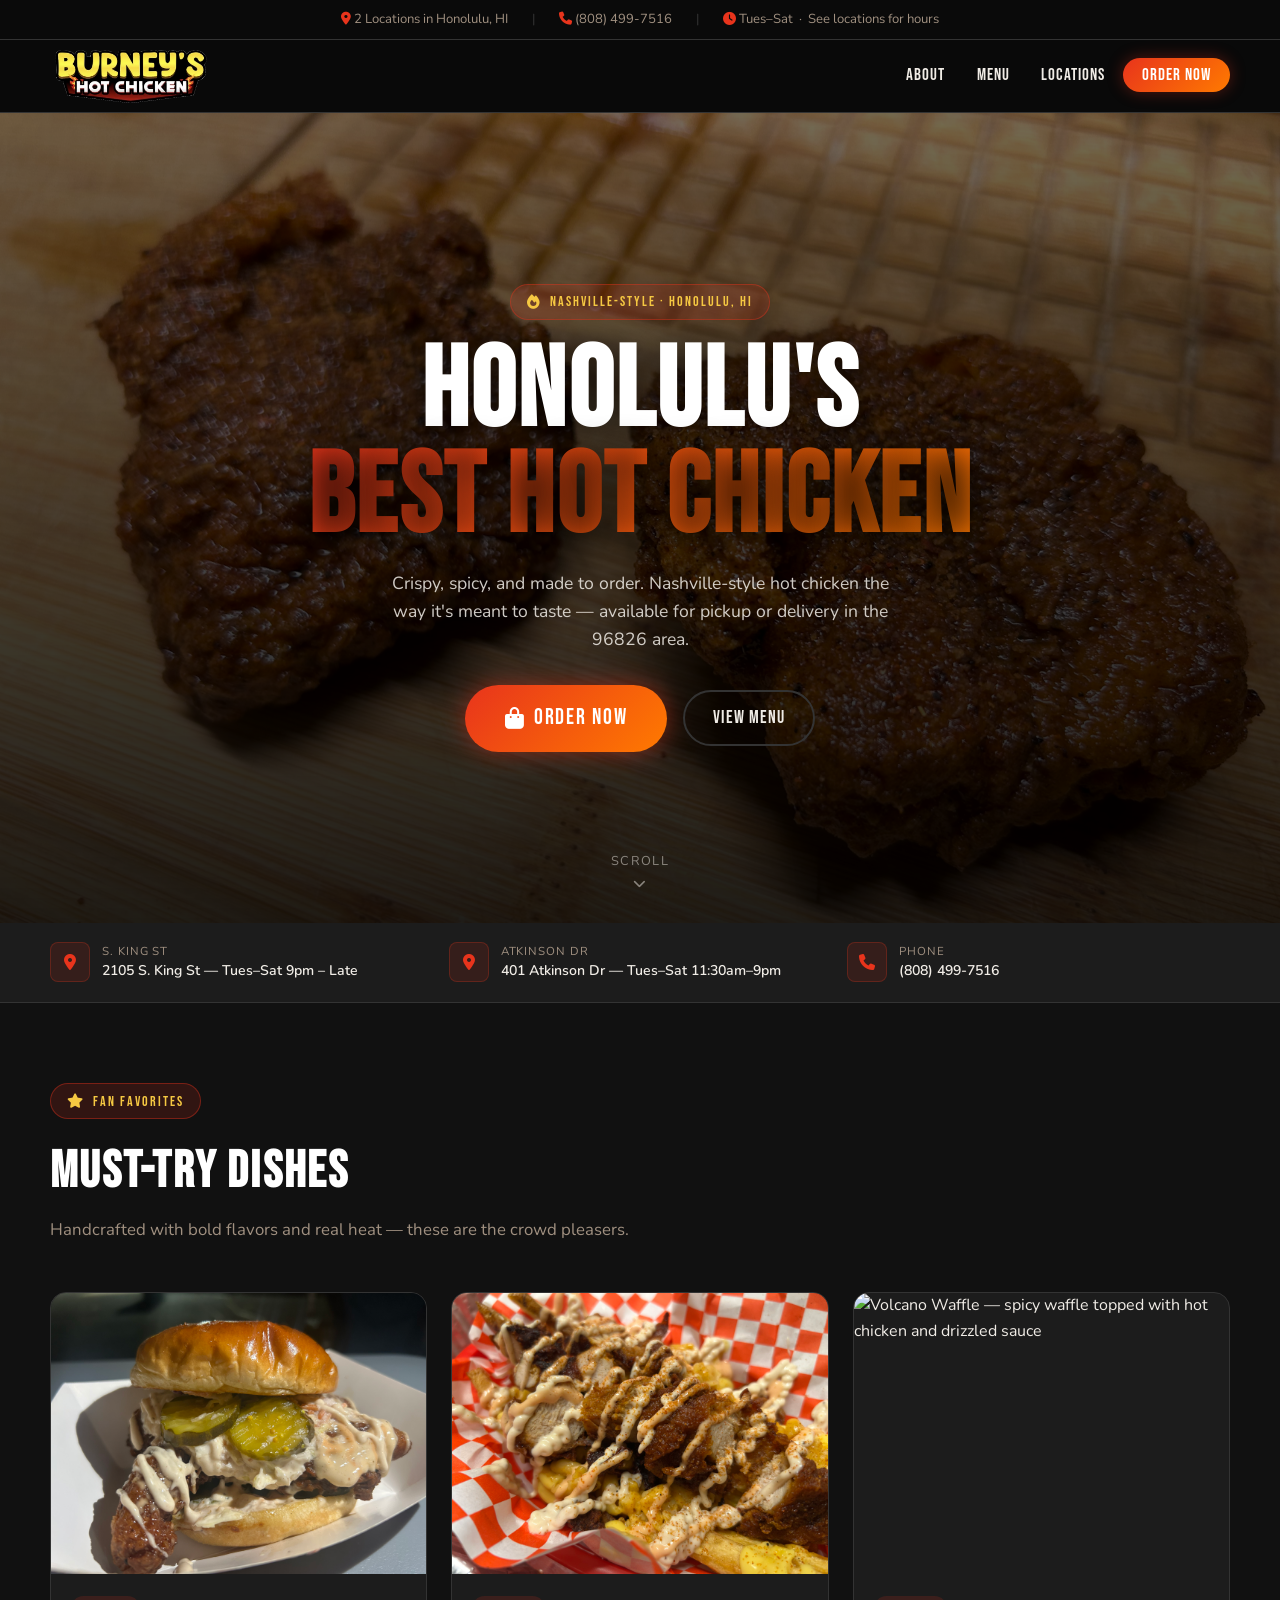
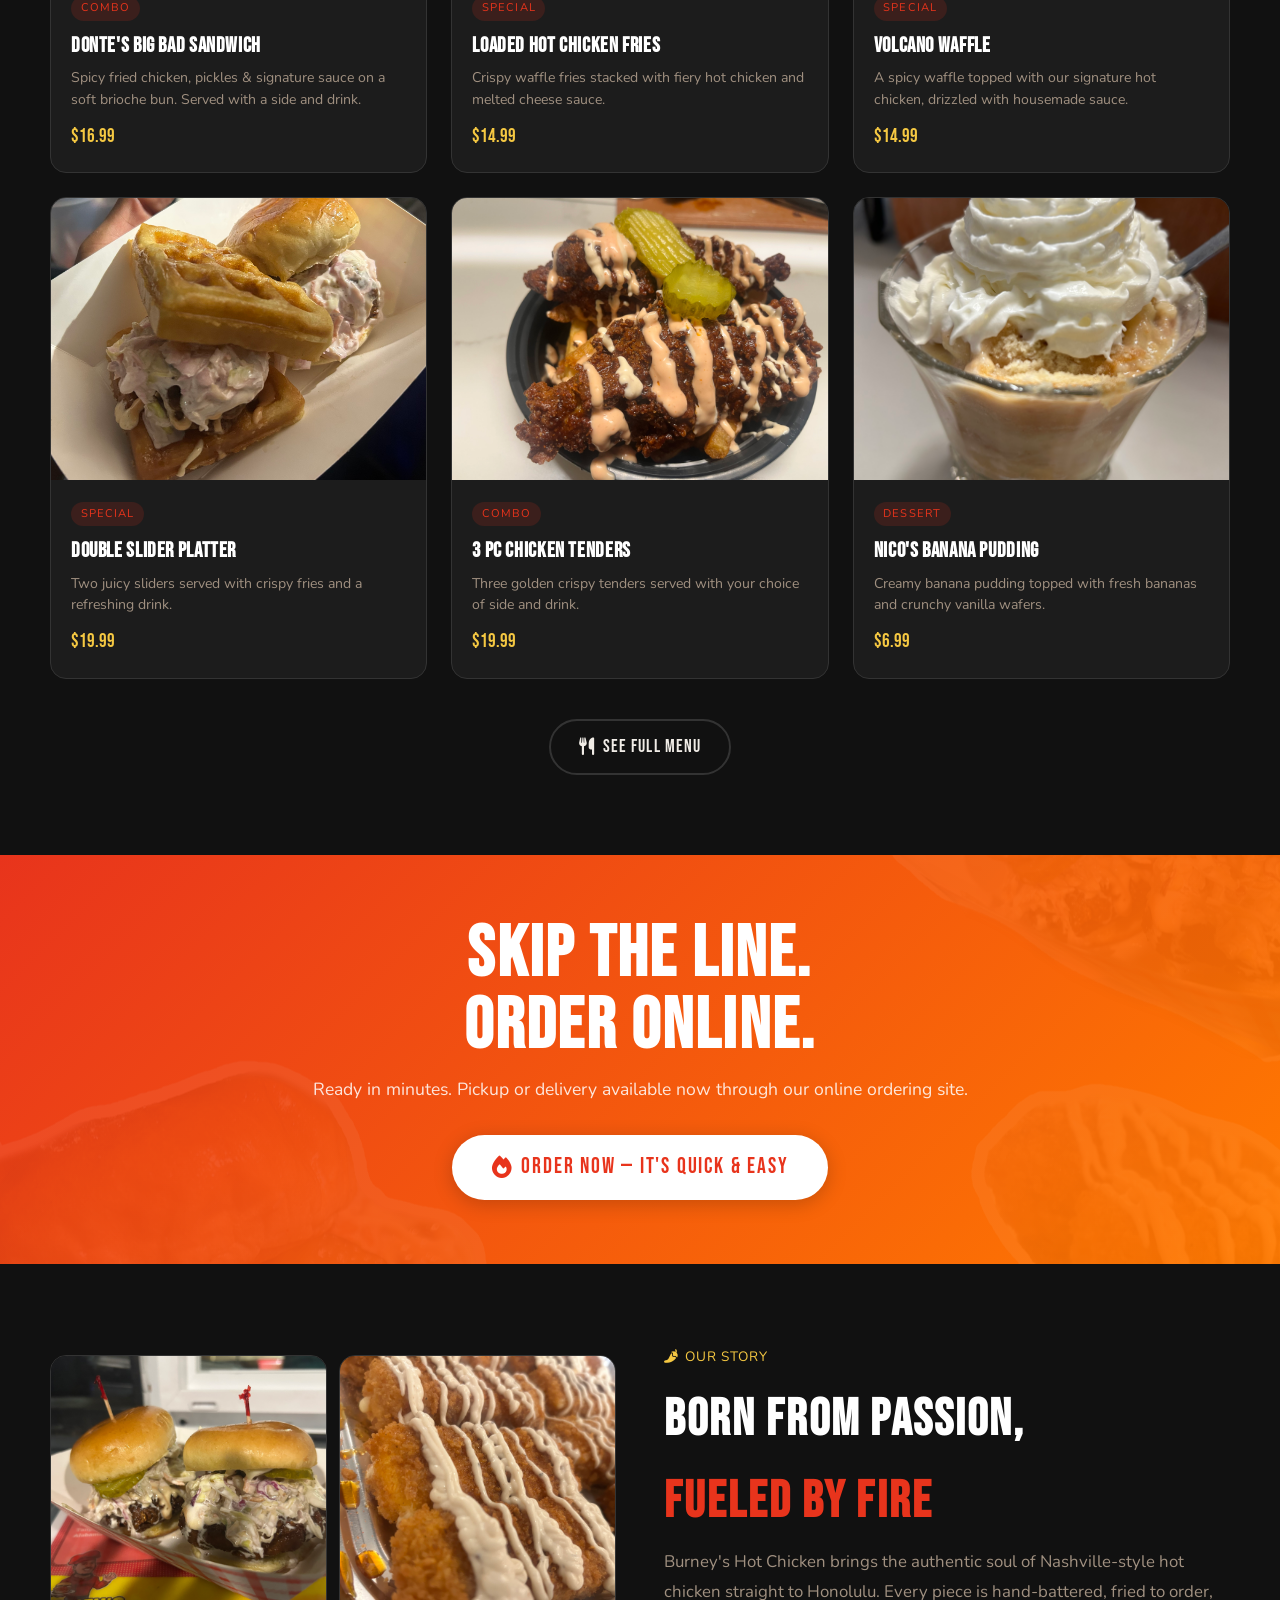
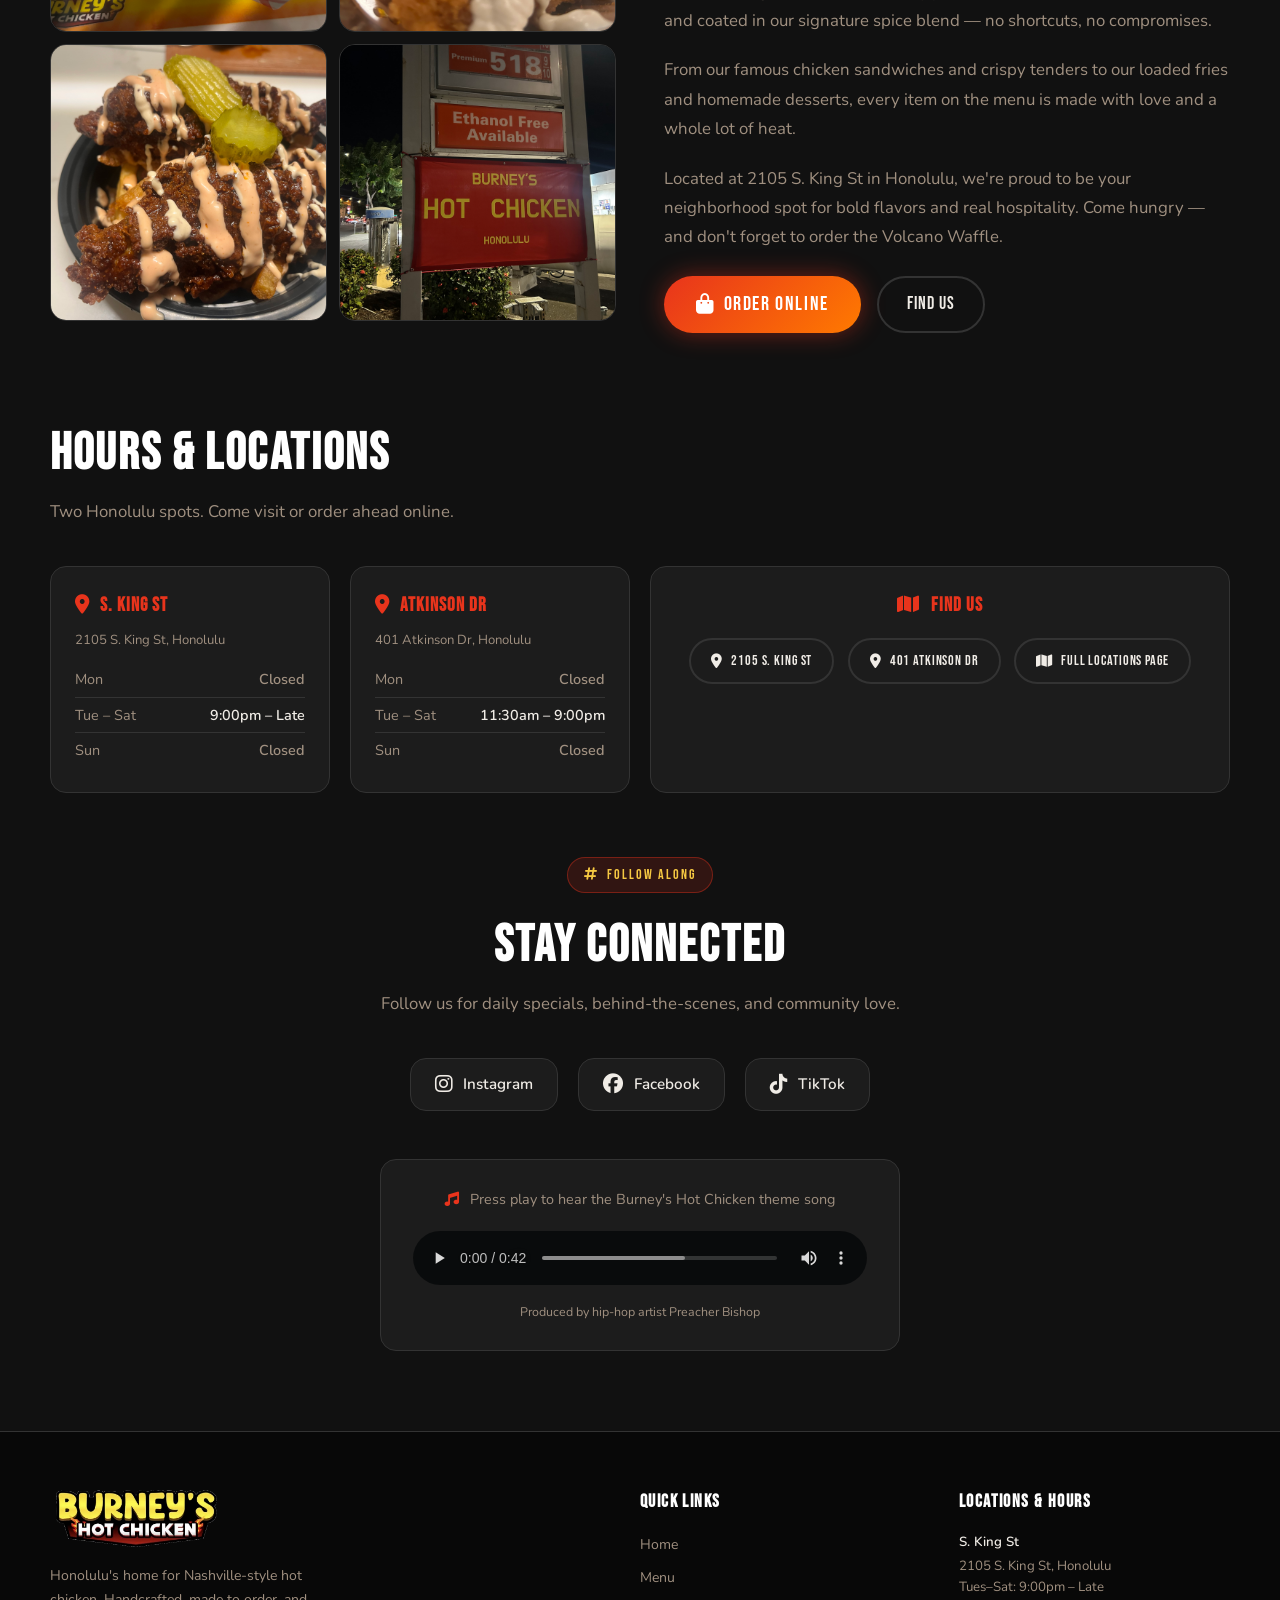
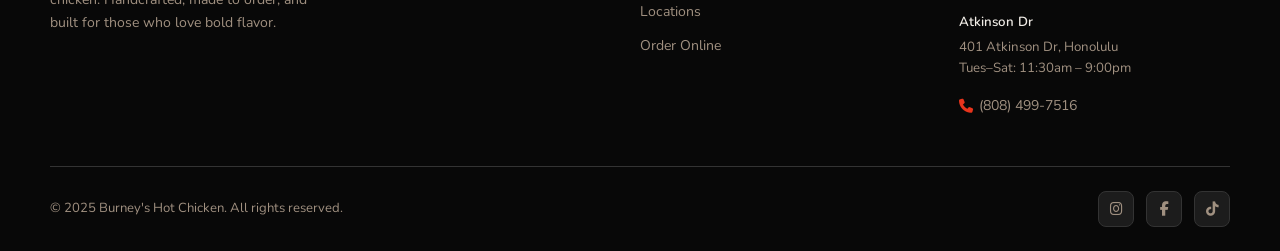
==== commit 4f2383c7: "update" ====
--- a/index.html
+++ b/index.html
@@ -125,7 +125,7 @@
         <i class="fa-solid fa-fire"></i> Nashville-Style · Honolulu, HI
       </div>
       <h1 class="hero-title">
-        Honolulu's<br><span class="fire-text">Hottest Chicken</span>
+        Honolulu's<br><span class="fire-text">Best Hot Chicken</span>
       </h1>
       <p class="hero-sub">
         Crispy, spicy, and made to order. Nashville-style hot chicken the way it's meant to taste — available for pickup or delivery in the 96826 area.
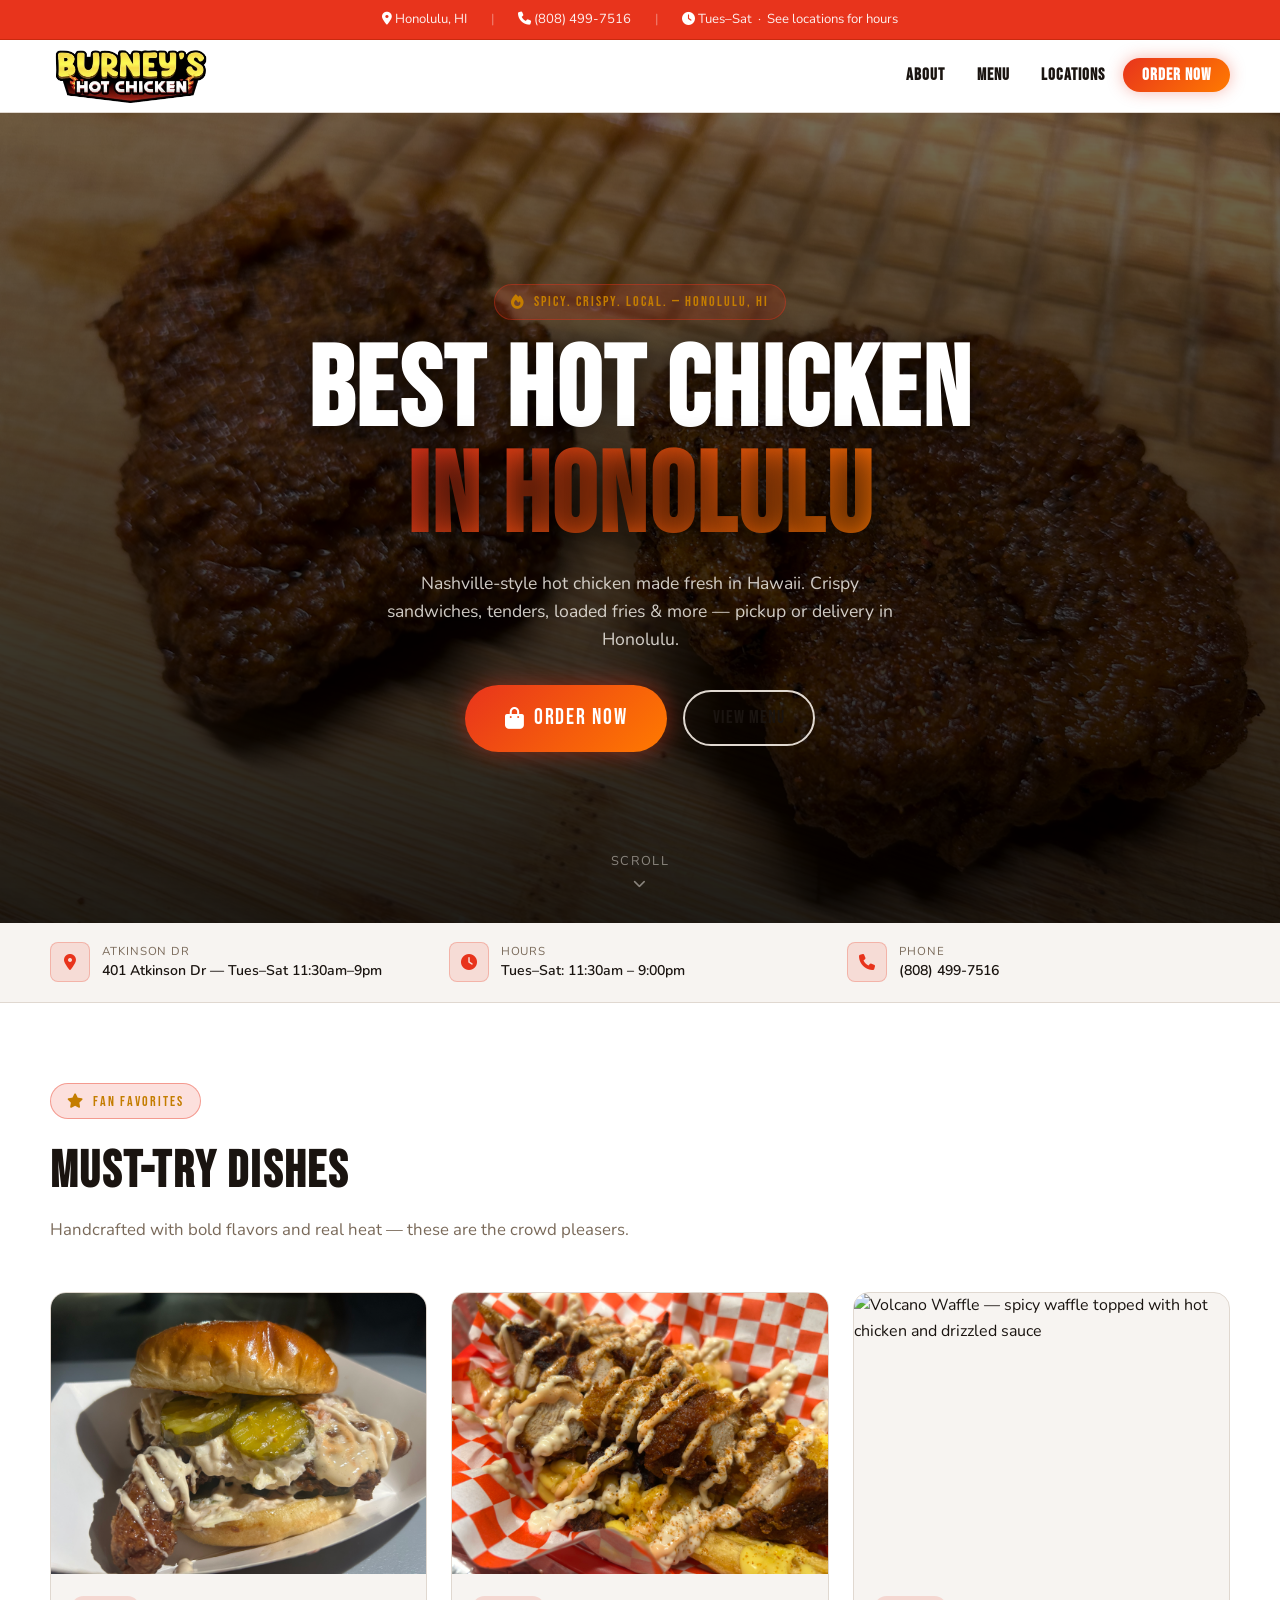
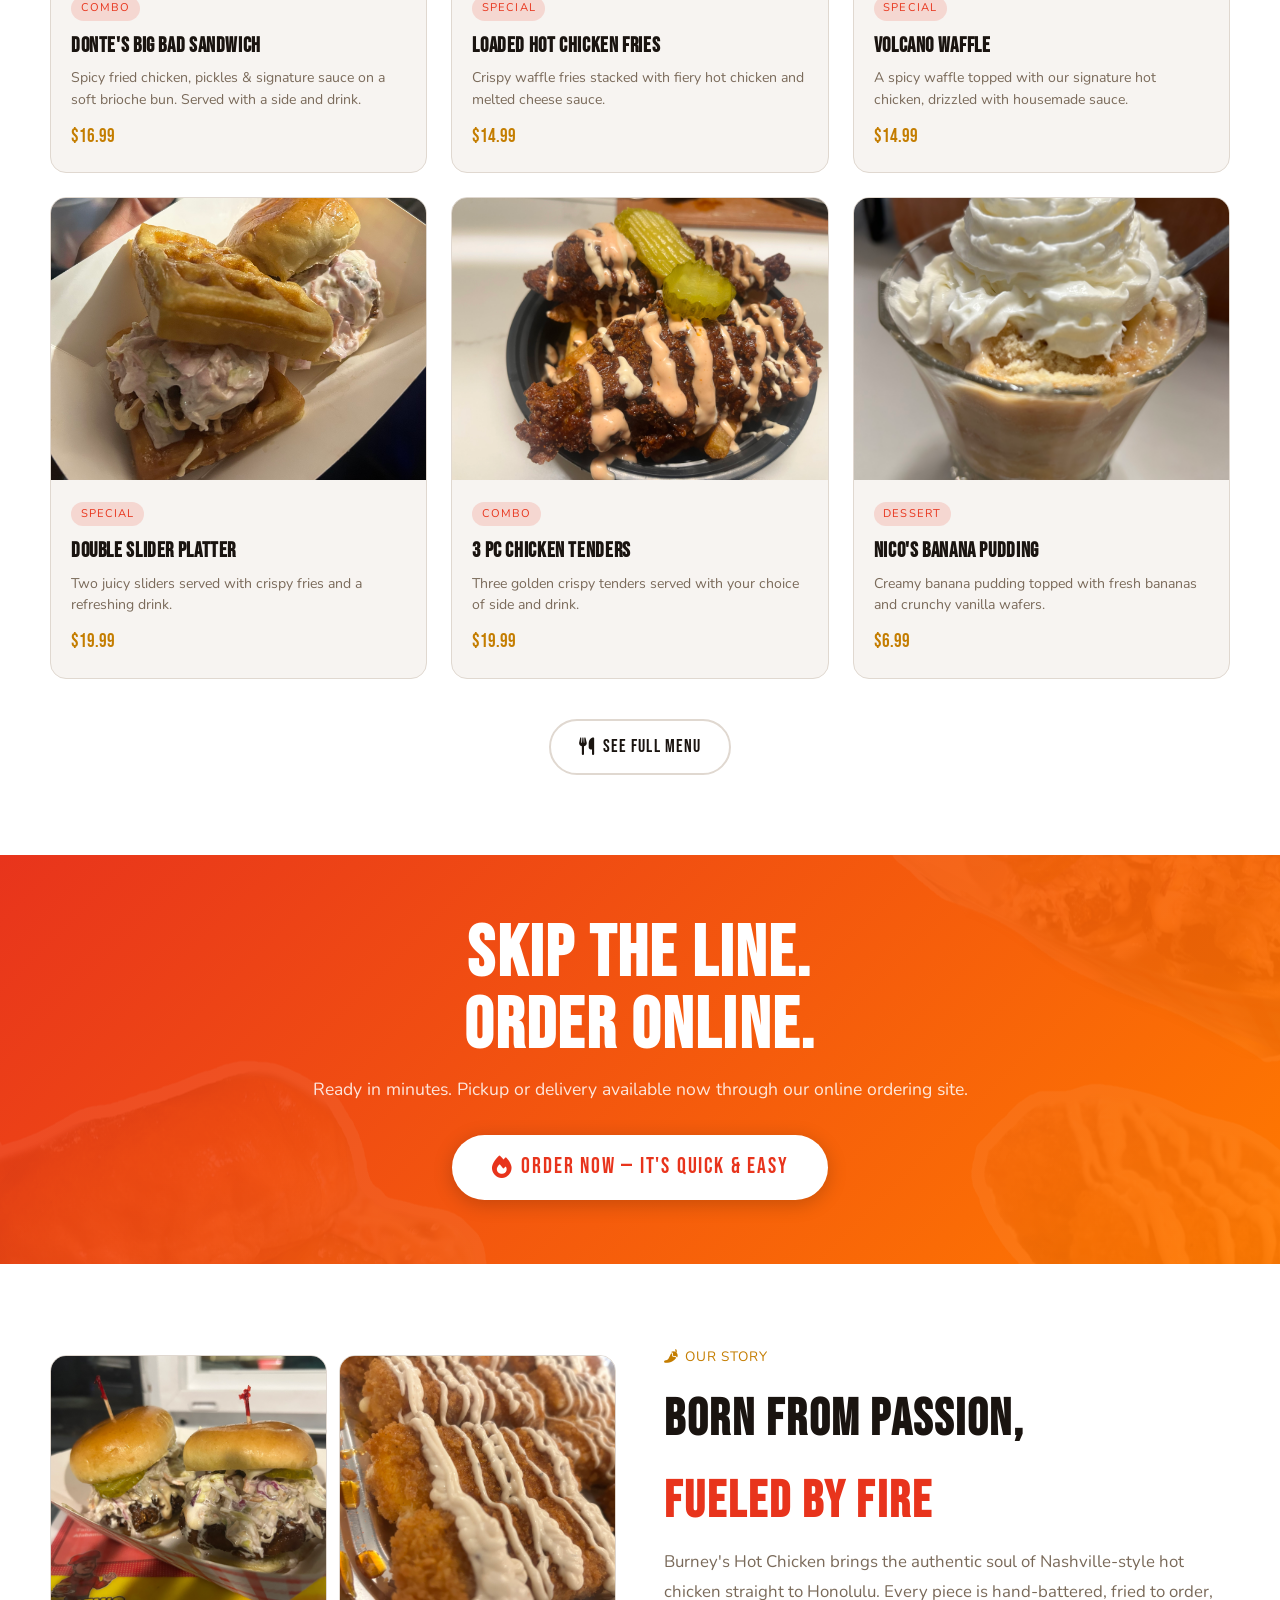
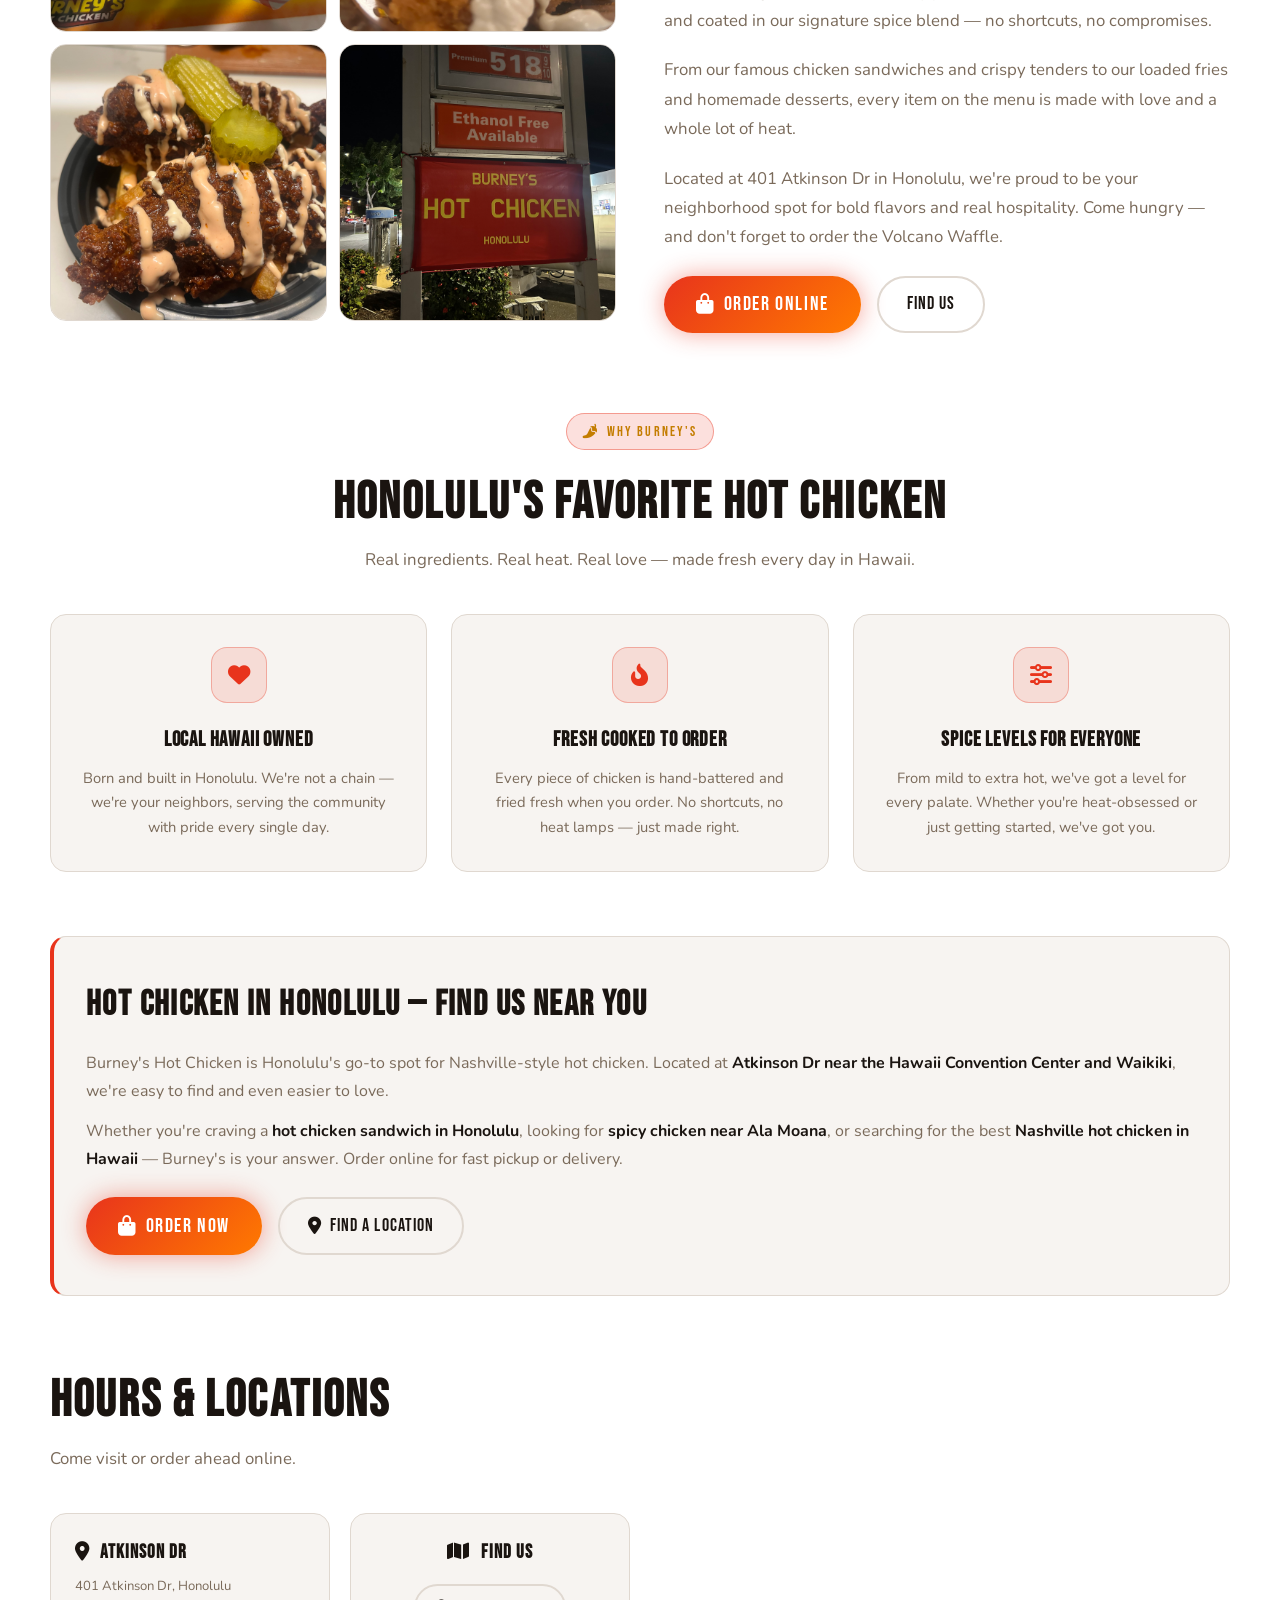
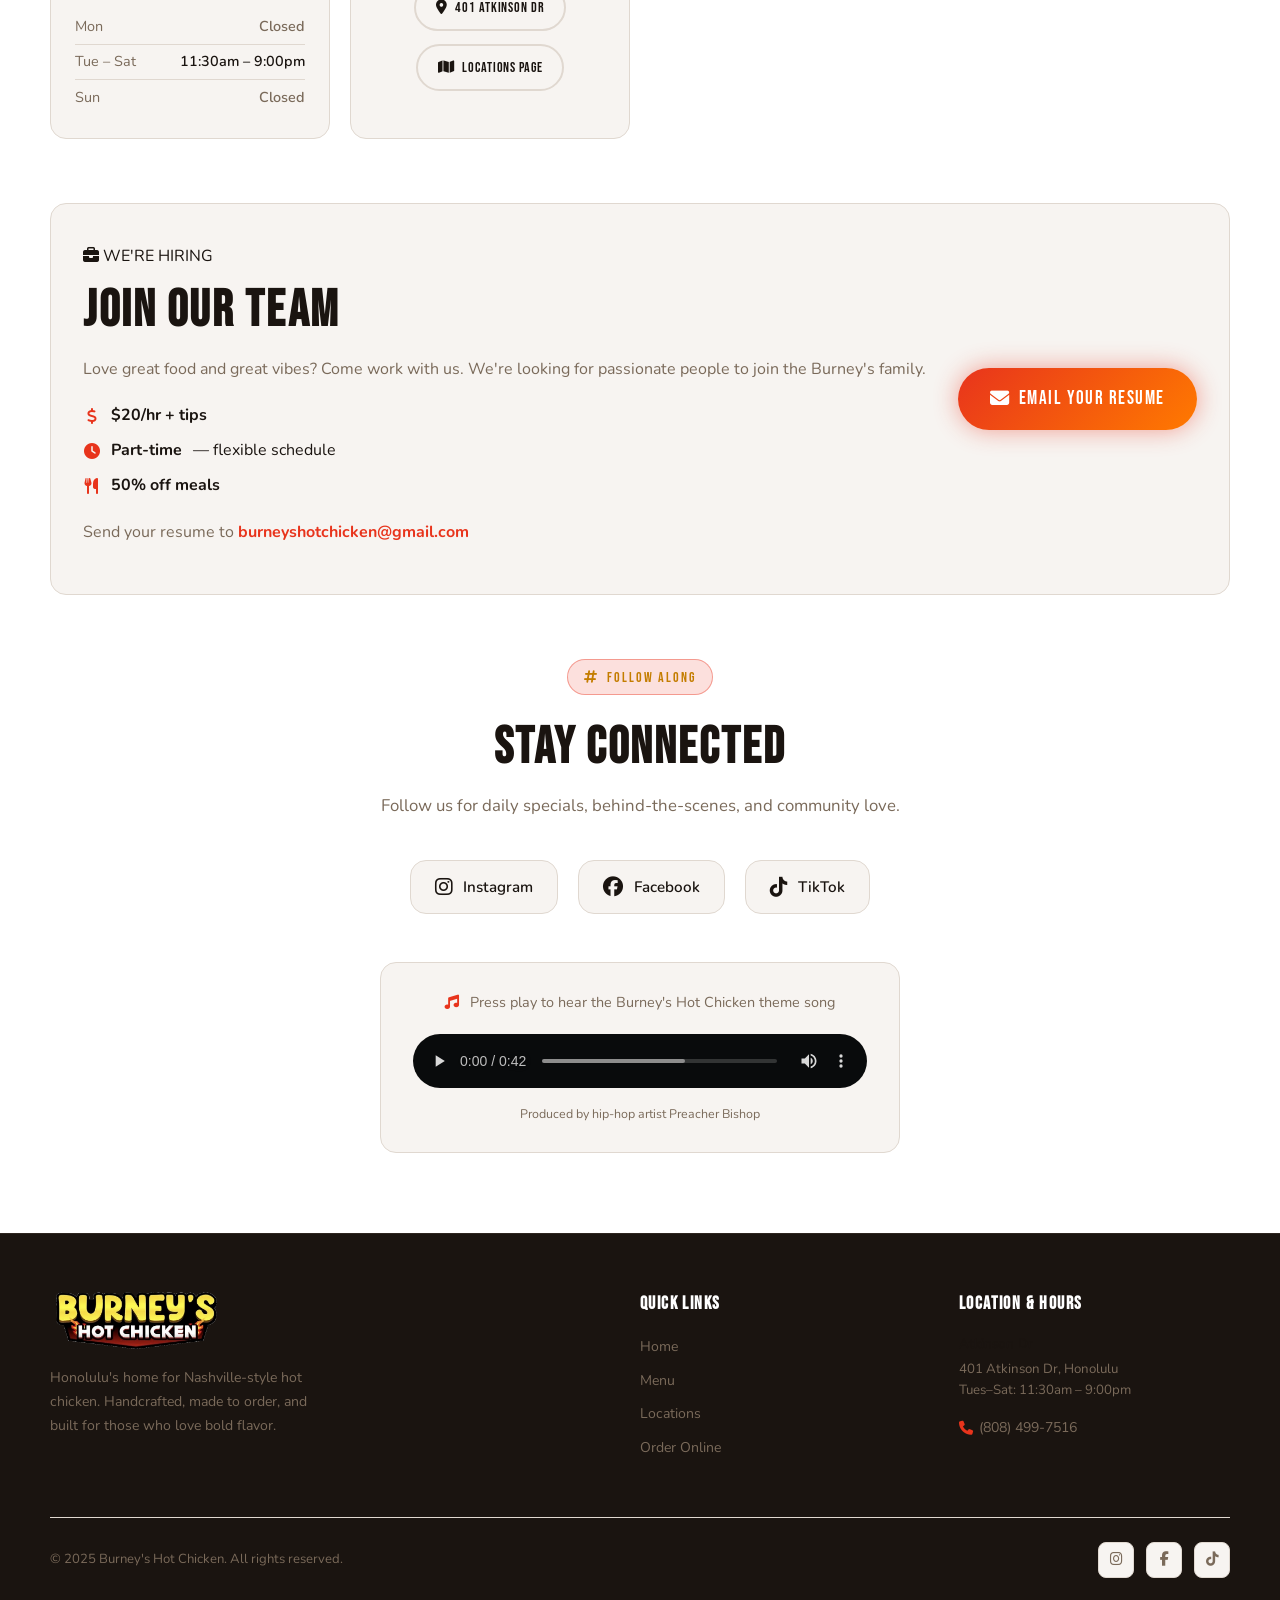
==== commit 90ff6c6e: "updates" ====
--- a/index.html
+++ b/index.html
@@ -46,16 +46,16 @@
     "description": "Honolulu's best Nashville-style hot chicken. Crispy sandwiches, tenders, loaded fries and more available for pickup or delivery.",
     "address": {
       "@type": "PostalAddress",
-      "streetAddress": "2105 S. King St",
+      "streetAddress": "401 Atkinson Dr",
       "addressLocality": "Honolulu",
       "addressRegion": "HI",
-      "postalCode": "96826",
+      "postalCode": "96814",
       "addressCountry": "US"
     },
     "geo": {
       "@type": "GeoCoordinates",
-      "latitude": 21.2966,
-      "longitude": -157.8361
+      "latitude": 21.2819,
+      "longitude": -157.8480
     },
     "telephone": "+1-808-499-7516",
     "url": "https://burneyshotchicken.com",
@@ -63,15 +63,14 @@
     "servesCuisine": ["Nashville Hot Chicken", "American", "Southern"],
     "priceRange": "$$",
     "openingHoursSpecification": [
-      { "@type": "OpeningHoursSpecification", "dayOfWeek": ["Tuesday","Wednesday","Thursday"], "opens": "11:30", "closes": "20:30" },
-      { "@type": "OpeningHoursSpecification", "dayOfWeek": ["Friday","Saturday"], "opens": "11:30", "closes": "23:59" }
+      { "@type": "OpeningHoursSpecification", "dayOfWeek": ["Tuesday","Wednesday","Thursday","Friday","Saturday"], "opens": "11:30", "closes": "21:00" }
     ],
     "sameAs": [
       "https://www.facebook.com/burneyshotchicken",
       "https://www.instagram.com/burneyshotchicken",
       "https://www.tiktok.com/@burneyshotchicken"
     ],
-    "hasMap": "https://www.google.com/maps?q=2105+S.+King+St,+Honolulu,+HI+96826"
+    "hasMap": "https://www.google.com/maps?q=401+Atkinson+Dr,+Honolulu,+HI"
   }
   </script>
 </head>
@@ -80,7 +79,7 @@
   <!-- ===== INFO BAR ===== -->
   <div class="info-bar">
     <a href="locations.html">
-      <i class="fa-solid fa-location-dot fire"></i> 2 Locations in Honolulu, HI
+      <i class="fa-solid fa-location-dot fire"></i> Honolulu, HI
     </a>
     <span class="sep">|</span>
     <a href="tel:+18084997516"><i class="fa-solid fa-phone fire"></i> (808) 499-7516</a>
@@ -122,13 +121,13 @@
     <div class="hero-overlay" role="presentation"></div>
     <div class="hero-content">
       <div class="hero-eyebrow">
-        <i class="fa-solid fa-fire"></i> Nashville-Style · Honolulu, HI
+        <i class="fa-solid fa-fire"></i> SPICY. CRISPY. LOCAL. — Honolulu, HI
       </div>
       <h1 class="hero-title">
-        Honolulu's<br><span class="fire-text">Best Hot Chicken</span>
+        Best Hot Chicken<br><span class="fire-text">in Honolulu</span>
       </h1>
       <p class="hero-sub">
-        Crispy, spicy, and made to order. Nashville-style hot chicken the way it's meant to taste — available for pickup or delivery in the 96826 area.
+        Nashville-style hot chicken made fresh in Hawaii. Crispy sandwiches, tenders, loaded fries &amp; more — pickup or delivery in Honolulu.
       </p>
       <div class="hero-actions">
         <a href="https://orders.burneyshotchicken.com/" target="_blank" rel="noopener" class="btn-order" aria-label="Order online now">
@@ -146,17 +145,6 @@
   <!-- ===== QUICK INFO ===== -->
   <div class="quick-info" aria-label="Quick location and hours info">
     <div class="quick-info-inner">
-      <div class="qi-item">
-        <div class="qi-icon"><i class="fa-solid fa-location-dot"></i></div>
-        <div>
-          <div class="qi-label">S. King St</div>
-          <div class="qi-value">
-            <a href="https://www.google.com/maps?q=2105+S.+King+St,+Honolulu,+HI+96826" target="_blank" rel="noopener">
-              2105 S. King St &mdash; Tues–Sat 9pm – Late
-            </a>
-          </div>
-        </div>
-      </div>
       <div class="qi-item">
         <div class="qi-icon"><i class="fa-solid fa-location-dot"></i></div>
         <div>
@@ -166,6 +154,13 @@
               401 Atkinson Dr &mdash; Tues–Sat 11:30am–9pm
             </a>
           </div>
+        </div>
+      </div>
+      <div class="qi-item">
+        <div class="qi-icon"><i class="fa-solid fa-clock"></i></div>
+        <div>
+          <div class="qi-label">Hours</div>
+          <div class="qi-value">Tues–Sat: 11:30am – 9:00pm</div>
         </div>
       </div>
       <div class="qi-item">
@@ -290,7 +285,7 @@
             <h2 class="section-title" id="about-heading">Born from Passion,<br><span class="accent">Fueled by Fire</span></h2>
             <p>Burney's Hot Chicken brings the authentic soul of Nashville-style hot chicken straight to Honolulu. Every piece is hand-battered, fried to order, and coated in our signature spice blend — no shortcuts, no compromises.</p>
             <p>From our famous chicken sandwiches and crispy tenders to our loaded fries and homemade desserts, every item on the menu is made with love and a whole lot of heat.</p>
-            <p>Located at 2105 S. King St in Honolulu, we're proud to be your neighborhood spot for bold flavors and real hospitality. Come hungry — and don't forget to order the Volcano Waffle.</p>
+            <p>Located at 401 Atkinson Dr in Honolulu, we're proud to be your neighborhood spot for bold flavors and real hospitality. Come hungry — and don't forget to order the Volcano Waffle.</p>
             <div style="display:flex; gap:1rem; flex-wrap:wrap; margin-top:1.5rem;">
               <a href="https://orders.burneyshotchicken.com/" target="_blank" rel="noopener" class="btn-order">
                 <i class="fa-solid fa-bag-shopping"></i> Order Online
@@ -302,24 +297,65 @@
       </div>
     </section>
 
+    <!-- ===== WHY BURNEY'S ===== -->
+    <section class="section" style="padding-top:0; padding-bottom:4rem;" aria-labelledby="why-heading">
+      <div class="section-inner">
+        <div class="section-header" style="margin-bottom:2.5rem; text-align:center;">
+          <p class="hero-eyebrow" style="justify-content:center; display:inline-flex; margin-bottom:0.75rem;"><i class="fa-solid fa-pepper-hot"></i> Why Burney's</p>
+          <h2 class="section-title" id="why-heading">Honolulu's Favorite Hot Chicken</h2>
+          <p class="section-subtitle">Real ingredients. Real heat. Real love — made fresh every day in Hawaii.</p>
+        </div>
+        <div class="why-grid">
+          <div class="why-card">
+            <div class="why-icon"><i class="fa-solid fa-heart"></i></div>
+            <h3>Local Hawaii Owned</h3>
+            <p>Born and built in Honolulu. We're not a chain — we're your neighbors, serving the community with pride every single day.</p>
+          </div>
+          <div class="why-card">
+            <div class="why-icon"><i class="fa-solid fa-fire-flame-curved"></i></div>
+            <h3>Fresh Cooked to Order</h3>
+            <p>Every piece of chicken is hand-battered and fried fresh when you order. No shortcuts, no heat lamps — just made right.</p>
+          </div>
+          <div class="why-card">
+            <div class="why-icon"><i class="fa-solid fa-sliders"></i></div>
+            <h3>Spice Levels for Everyone</h3>
+            <p>From mild to extra hot, we've got a level for every palate. Whether you're heat-obsessed or just getting started, we've got you.</p>
+          </div>
+        </div>
+      </div>
+    </section>
+
+    <!-- ===== LOCATION SEO BLOCK ===== -->
+    <section class="section" style="padding-top:0; padding-bottom:4rem;" aria-labelledby="location-seo-heading">
+      <div class="section-inner">
+        <div class="location-seo-block">
+          <h2 id="location-seo-heading">Hot Chicken in Honolulu — Find Us Near You</h2>
+          <p>
+            Burney's Hot Chicken is Honolulu's go-to spot for Nashville-style hot chicken. Located at <strong>Atkinson Dr near the Hawaii Convention Center and Waikiki</strong>, we're easy to find and even easier to love.
+          </p>
+          <p>
+            Whether you're craving a <strong>hot chicken sandwich in Honolulu</strong>, looking for <strong>spicy chicken near Ala Moana</strong>, or searching for the best <strong>Nashville hot chicken in Hawaii</strong> — Burney's is your answer. Order online for fast pickup or delivery.
+          </p>
+          <div style="margin-top:1.5rem; display:flex; gap:1rem; flex-wrap:wrap;">
+            <a href="https://orders.burneyshotchicken.com/" target="_blank" rel="noopener" class="btn-order">
+              <i class="fa-solid fa-bag-shopping"></i> Order Now
+            </a>
+            <a href="locations.html" class="btn-outline">
+              <i class="fa-solid fa-location-dot"></i> Find a Location
+            </a>
+          </div>
+        </div>
+      </div>
+    </section>
+
     <!-- ===== HOURS + LOCATIONS STRIP ===== -->
     <section class="section" style="padding-top:0; padding-bottom:4rem;" aria-labelledby="hours-heading">
       <div class="section-inner">
         <div class="section-header" style="margin-bottom:2rem;">
           <h2 class="section-title" id="hours-heading">Hours &amp; Locations</h2>
-          <p class="section-subtitle">Two Honolulu spots. Come visit or order ahead online.</p>
+          <p class="section-subtitle">Come visit or order ahead online.</p>
         </div>
         <div class="hours-grid">
-          <!-- S. King St card -->
-          <div class="hours-card">
-            <h3><i class="fa-solid fa-location-dot" style="margin-right:0.4rem;"></i> S. King St</h3>
-            <p style="color:var(--color-muted); font-size:0.82rem; margin-bottom:0.75rem;">
-              <a href="https://www.google.com/maps?q=2105+S.+King+St,+Honolulu,+HI+96826" target="_blank" rel="noopener" style="color:var(--color-muted);">2105 S. King St, Honolulu</a>
-            </p>
-            <div class="hours-row"><span class="hours-day">Mon</span><span class="hours-time closed">Closed</span></div>
-            <div class="hours-row"><span class="hours-day">Tue – Sat</span><span class="hours-time">9:00pm – Late</span></div>
-            <div class="hours-row"><span class="hours-day">Sun</span><span class="hours-time closed">Closed</span></div>
-          </div>
           <!-- Atkinson card -->
           <div class="hours-card">
             <h3><i class="fa-solid fa-location-dot" style="margin-right:0.4rem;"></i> Atkinson Dr</h3>
@@ -331,19 +367,40 @@
             <div class="hours-row"><span class="hours-day">Sun</span><span class="hours-time closed">Closed</span></div>
           </div>
           <!-- Directions card -->
-          <div class="hours-card" style="grid-column: span 2; text-align:center;">
+          <div class="hours-card" style="text-align:center;">
             <h3 style="margin-bottom:1rem;"><i class="fa-solid fa-map" style="margin-right:0.4rem;"></i> Find Us</h3>
             <div style="display:flex; gap:0.85rem; justify-content:center; flex-wrap:wrap;">
-              <a href="https://www.google.com/maps?q=2105+S.+King+St,+Honolulu,+HI+96826" target="_blank" rel="noopener" class="btn-outline" style="font-size:0.9rem; padding:0.6rem 1.25rem;">
-                <i class="fa-solid fa-location-dot"></i> 2105 S. King St
-              </a>
               <a href="https://www.google.com/maps?q=401+Atkinson+Dr,+Honolulu,+HI" target="_blank" rel="noopener" class="btn-outline" style="font-size:0.9rem; padding:0.6rem 1.25rem;">
                 <i class="fa-solid fa-location-dot"></i> 401 Atkinson Dr
               </a>
               <a href="locations.html" class="btn-outline" style="font-size:0.9rem; padding:0.6rem 1.25rem;">
-                <i class="fa-solid fa-map"></i> Full Locations Page
+                <i class="fa-solid fa-map"></i> Locations Page
               </a>
             </div>
+          </div>
+        </div>
+      </div>
+    </section>
+
+    <!-- ===== JOIN OUR TEAM ===== -->
+    <section class="section" style="padding-top:0; padding-bottom:4rem;" aria-labelledby="careers-heading">
+      <div class="section-inner">
+        <div class="careers-block">
+          <div class="careers-text">
+            <div class="about-tag"><i class="fa-solid fa-briefcase"></i> WE'RE HIRING</div>
+            <h2 class="section-title" id="careers-heading">Join Our Team</h2>
+            <p>Love great food and great vibes? Come work with us. We're looking for passionate people to join the Burney's family.</p>
+            <ul class="careers-perks">
+              <li><i class="fa-solid fa-dollar-sign"></i> <strong>$20/hr + tips</strong></li>
+              <li><i class="fa-solid fa-clock"></i> <strong>Part-time</strong> — flexible schedule</li>
+              <li><i class="fa-solid fa-utensils"></i> <strong>50% off meals</strong></li>
+            </ul>
+            <p style="margin-top:1.25rem;">Send your resume to <a href="mailto:burneyshotchicken@gmail.com" style="color:var(--color-primary); font-weight:700;">burneyshotchicken@gmail.com</a></p>
+          </div>
+          <div class="careers-cta">
+            <a href="mailto:burneyshotchicken@gmail.com" class="btn-order" style="font-size:1.2rem; padding:1rem 2rem;">
+              <i class="fa-solid fa-envelope"></i> Email Your Resume
+            </a>
           </div>
         </div>
       </div>
@@ -399,12 +456,7 @@
           </ul>
         </div>
         <div class="footer-col">
-          <h4>Locations &amp; Hours</h4>
-          <div style="font-size:0.83rem; margin-bottom:0.85rem;">
-            <div style="color:var(--color-text); font-weight:600; margin-bottom:0.2rem;">S. King St</div>
-            <div style="color:var(--color-muted);">2105 S. King St, Honolulu</div>
-            <div style="color:var(--color-muted);">Tues–Sat: 9:00pm – Late</div>
-          </div>
+          <h4>Location &amp; Hours</h4>
           <div style="font-size:0.83rem;">
             <div style="color:var(--color-text); font-weight:600; margin-bottom:0.2rem;">Atkinson Dr</div>
             <div style="color:var(--color-muted);">401 Atkinson Dr, Honolulu</div>
--- a/css/styles.css
+++ b/css/styles.css
@@ -1,20 +1,20 @@
 /* ============================================================
    Burney's Hot Chicken — Global Styles
-   Brand: Dark Charcoal + Fire Red/Orange
+   Brand: White + Fire Red/Orange
    ============================================================ */
 
 /* ---------- CSS Variables ---------- */
 :root {
-  --color-bg:        #111111;
-  --color-surface:   #1c1c1c;
-  --color-surface-2: #252525;
-  --color-border:    #333333;
+  --color-bg:        #ffffff;
+  --color-surface:   #f7f4f1;
+  --color-surface-2: #efe9e3;
+  --color-border:    #e0d8d0;
   --color-primary:   #e8341c;
   --color-primary-h: #c9290f;
   --color-secondary: #ff7a00;
-  --color-gold:      #f5c842;
-  --color-text:      #f0ece6;
-  --color-muted:     #a09080;
+  --color-gold:      #c47d00;
+  --color-text:      #1a1410;
+  --color-muted:     #7a6a5a;
   --color-white:     #ffffff;
 
   --font-display: 'Bebas Neue', 'Anton', sans-serif;
@@ -25,7 +25,7 @@
   --radius-lg:  24px;
   --radius-pill:9999px;
 
-  --shadow-card: 0 4px 24px rgba(0,0,0,0.5);
+  --shadow-card: 0 4px 24px rgba(0,0,0,0.1);
   --shadow-glow: 0 0 24px rgba(232,52,28,0.45);
 
   --transition: 0.25s ease;
@@ -56,7 +56,7 @@
   font-family: var(--font-display);
   font-size: clamp(2rem, 5vw, 3.2rem);
   letter-spacing: 0.04em;
-  color: var(--color-white);
+  color: var(--color-text);
   margin-bottom: 0.25rem;
 }
 .section-subtitle {
@@ -112,8 +112,8 @@
 
 /* ---------- Top Info Bar ---------- */
 .info-bar {
-  background: #0a0a0a;
-  border-bottom: 1px solid var(--color-border);
+  background: var(--color-primary);
+  border-bottom: 1px solid var(--color-primary-h);
   padding: 0.55rem 1.25rem;
   display: flex;
   align-items: center;
@@ -123,14 +123,15 @@
   font-size: 0.82rem;
   color: var(--color-muted);
 }
-.info-bar a { color: var(--color-muted); transition: color var(--transition); }
-.info-bar a:hover { color: var(--color-primary); }
-.info-bar .sep { color: var(--color-border); }
-.info-bar .fire { color: var(--color-primary); }
+.info-bar { color: rgba(255,255,255,0.92); }
+.info-bar a { color: rgba(255,255,255,0.92); transition: color var(--transition); }
+.info-bar a:hover { color: #fff; }
+.info-bar .sep { color: rgba(255,255,255,0.4); }
+.info-bar .fire { color: #fff; }
 
 /* ---------- Navbar ---------- */
 .navbar {
-  background: rgba(10,10,10,0.97);
+  background: rgba(255,255,255,0.97);
   backdrop-filter: blur(12px);
   -webkit-backdrop-filter: blur(12px);
   border-bottom: 1px solid var(--color-border);
@@ -160,6 +161,7 @@
   font-size: 1.05rem;
   letter-spacing: 0.06em;
   color: var(--color-text);
+  font-weight: 600;
   padding: 0.45rem 0.85rem;
   border-radius: var(--radius-sm);
   transition: color var(--transition), background var(--transition);
@@ -212,7 +214,7 @@
   justify-content: center;
   text-align: center;
   overflow: hidden;
-  background-color: #0a0a0a;
+  background-color: #111;
 }
 .hero-bg {
   position: absolute;
@@ -390,7 +392,7 @@
   font-family: var(--font-display);
   font-size: 1.3rem;
   letter-spacing: 0.03em;
-  color: var(--color-white);
+  color: var(--color-text);
   margin-bottom: 0.35rem;
 }
 .food-card-desc {
@@ -507,7 +509,7 @@
   font-family: var(--font-display);
   font-size: 1.2rem;
   letter-spacing: 0.05em;
-  color: var(--color-primary);
+  color: var(--color-text);
   margin-bottom: 0.5rem;
 }
 .hours-row { display: flex; justify-content: space-between; align-items: center; padding: 0.35rem 0; border-bottom: 1px solid var(--color-border); }
@@ -562,10 +564,108 @@
 .music-player small { color: var(--color-muted); font-size: 0.78rem; display: block; margin-top: 0.5rem; }
 .music-player audio { width: 100%; margin-top: 0.5rem; filter: invert(1) hue-rotate(180deg) brightness(0.85); }
 
+/* ---------- Why Burney's Section ---------- */
+.why-grid {
+  display: grid;
+  grid-template-columns: repeat(auto-fill, minmax(280px, 1fr));
+  gap: 1.5rem;
+}
+.why-card {
+  background: var(--color-surface);
+  border: 1px solid var(--color-border);
+  border-radius: var(--radius-md);
+  padding: 2rem 1.75rem;
+  text-align: center;
+  transition: border-color var(--transition), transform var(--transition);
+}
+.why-card:hover {
+  border-color: rgba(232,52,28,0.4);
+  transform: translateY(-4px);
+}
+.why-icon {
+  width: 56px;
+  height: 56px;
+  background: rgba(232,52,28,0.12);
+  border: 1px solid rgba(232,52,28,0.3);
+  border-radius: var(--radius-md);
+  display: flex;
+  align-items: center;
+  justify-content: center;
+  color: var(--color-primary);
+  font-size: 1.4rem;
+  margin: 0 auto 1.25rem;
+}
+.why-card h3 {
+  font-family: var(--font-display);
+  font-size: 1.3rem;
+  letter-spacing: 0.04em;
+  color: var(--color-text);
+  margin-bottom: 0.6rem;
+}
+.why-card p {
+  color: var(--color-muted);
+  font-size: 0.92rem;
+  line-height: 1.65;
+}
+
+/* ---------- Careers Block ---------- */
+.careers-block {
+  background: var(--color-surface);
+  border: 1px solid var(--color-border);
+  border-radius: var(--radius-md);
+  padding: 2.5rem 2rem;
+  display: flex;
+  align-items: center;
+  justify-content: space-between;
+  gap: 2rem;
+  flex-wrap: wrap;
+}
+.careers-text { flex: 1; min-width: 260px; }
+.careers-text p { color: var(--color-muted); font-size: 1rem; line-height: 1.7; margin-bottom: 0.5rem; }
+.careers-perks {
+  list-style: none;
+  margin-top: 1.25rem;
+  display: flex;
+  flex-direction: column;
+  gap: 0.6rem;
+}
+.careers-perks li {
+  display: flex;
+  align-items: center;
+  gap: 0.65rem;
+  font-size: 1rem;
+  color: var(--color-text);
+}
+.careers-perks li i { color: var(--color-primary); width: 18px; text-align: center; }
+.careers-cta { flex-shrink: 0; }
+
+/* ---------- Location SEO Block ---------- */
+.location-seo-block {
+  background: var(--color-surface);
+  border: 1px solid var(--color-border);
+  border-left: 4px solid var(--color-primary);
+  border-radius: var(--radius-md);
+  padding: 2.5rem 2rem;
+}
+.location-seo-block h2 {
+  font-family: var(--font-display);
+  font-size: clamp(1.6rem, 3vw, 2.2rem);
+  letter-spacing: 0.04em;
+  color: var(--color-text);
+  margin-bottom: 1rem;
+}
+.location-seo-block p {
+  color: var(--color-muted);
+  font-size: 1rem;
+  line-height: 1.75;
+  margin-bottom: 0.75rem;
+}
+.location-seo-block strong { color: var(--color-text); }
+
 /* ---------- Menu Page Styles ---------- */
 .menu-hero {
-  background: var(--color-surface);
-  border-bottom: 1px solid var(--color-border);
+  background: linear-gradient(135deg, var(--color-primary) 0%, var(--color-secondary) 100%);
+  border-bottom: none;
   padding: 3.5rem 1.25rem;
   text-align: center;
 }
@@ -573,9 +673,9 @@
   font-family: var(--font-display);
   font-size: clamp(3rem, 8vw, 5rem);
   letter-spacing: 0.04em;
-  color: var(--color-white);
-}
-.menu-hero p { color: var(--color-muted); font-size: 1.05rem; margin-top: 0.5rem; }
+  color: #fff;
+}
+.menu-hero p { color: rgba(255,255,255,0.88); font-size: 1.05rem; margin-top: 0.5rem; }
 
 .menu-tabs {
   display: flex;
@@ -609,7 +709,7 @@
   font-family: var(--font-display);
   font-size: 2rem;
   letter-spacing: 0.05em;
-  color: var(--color-white);
+  color: var(--color-text);
   padding-bottom: 0.75rem;
   border-bottom: 2px solid var(--color-primary);
   margin-bottom: 1.75rem;
@@ -652,7 +752,7 @@
   font-family: var(--font-display);
   font-size: 1.1rem;
   letter-spacing: 0.03em;
-  color: var(--color-white);
+  color: var(--color-text);
   margin-bottom: 0.3rem;
 }
 .menu-card-desc { font-size: 0.83rem; color: var(--color-muted); line-height: 1.5; margin-bottom: 0.6rem; }
@@ -677,8 +777,8 @@
 
 /* ---------- Locations Page ---------- */
 .location-hero {
-  background: var(--color-surface);
-  border-bottom: 1px solid var(--color-border);
+  background: linear-gradient(135deg, var(--color-primary) 0%, var(--color-secondary) 100%);
+  border-bottom: none;
   padding: 3.5rem 1.25rem;
   text-align: center;
 }
@@ -686,9 +786,9 @@
   font-family: var(--font-display);
   font-size: clamp(3rem, 8vw, 5rem);
   letter-spacing: 0.04em;
-  color: var(--color-white);
-}
-.location-hero p { color: var(--color-muted); font-size: 1.05rem; margin-top: 0.5rem; }
+  color: #fff;
+}
+.location-hero p { color: rgba(255,255,255,0.88); font-size: 1.05rem; margin-top: 0.5rem; }
 
 .location-grid {
   display: grid;
@@ -706,7 +806,7 @@
   font-family: var(--font-display);
   font-size: 1.8rem;
   letter-spacing: 0.04em;
-  color: var(--color-white);
+  color: var(--color-text);
   margin-bottom: 1.25rem;
 }
 .location-detail {
@@ -761,15 +861,18 @@
 
 /* ---------- Footer ---------- */
 footer {
-  background: #080808;
-  border-top: 1px solid var(--color-border);
+  background: #1a1410;
+  border-top: 1px solid #2e2620;
   padding: 3.5rem 1.25rem 1.5rem;
   position: static;
 }
 .footer-inner {
   max-width: 1180px;
   margin-inline: auto;
-}
+  color: #d0c8c0;
+}
+.footer-inner a { color: #d0c8c0; }
+.footer-inner a:hover { color: var(--color-primary); }
 .footer-grid {
   display: grid;
   grid-template-columns: 2fr 1fr 1fr;
@@ -782,7 +885,7 @@
   font-family: var(--font-display);
   font-size: 1.1rem;
   letter-spacing: 0.08em;
-  color: var(--color-white);
+  color: #fff;
   margin-bottom: 1rem;
 }
 .footer-col ul { list-style: none; }
@@ -855,6 +958,9 @@
 }
 .loc-col { display: flex; flex-direction: column; gap: 0; }
 
+.single-location { max-width: 640px; margin-inline: auto; }
+.single-location .loc-col { display: flex; flex-direction: column; gap: 0; }
+
 @media (max-width: 860px) {
   .two-locations-grid { grid-template-columns: 1fr; }
 }
@@ -869,7 +975,7 @@
 }
 
 @media (max-width: 768px) {
-  .nav-links { display: none; flex-direction: column; position: absolute; top: 100%; left: 0; right: 0; background: #0a0a0a; border-bottom: 1px solid var(--color-border); padding: 1rem; gap: 0.25rem; }
+  .nav-links { display: none; flex-direction: column; position: absolute; top: 100%; left: 0; right: 0; background: #fff; border-bottom: 1px solid var(--color-border); padding: 1rem; gap: 0.25rem; }
   .nav-links.open { display: flex; }
   .nav-links a { padding: 0.65rem 1rem; border-radius: var(--radius-sm); }
   .nav-toggle { display: flex; }
